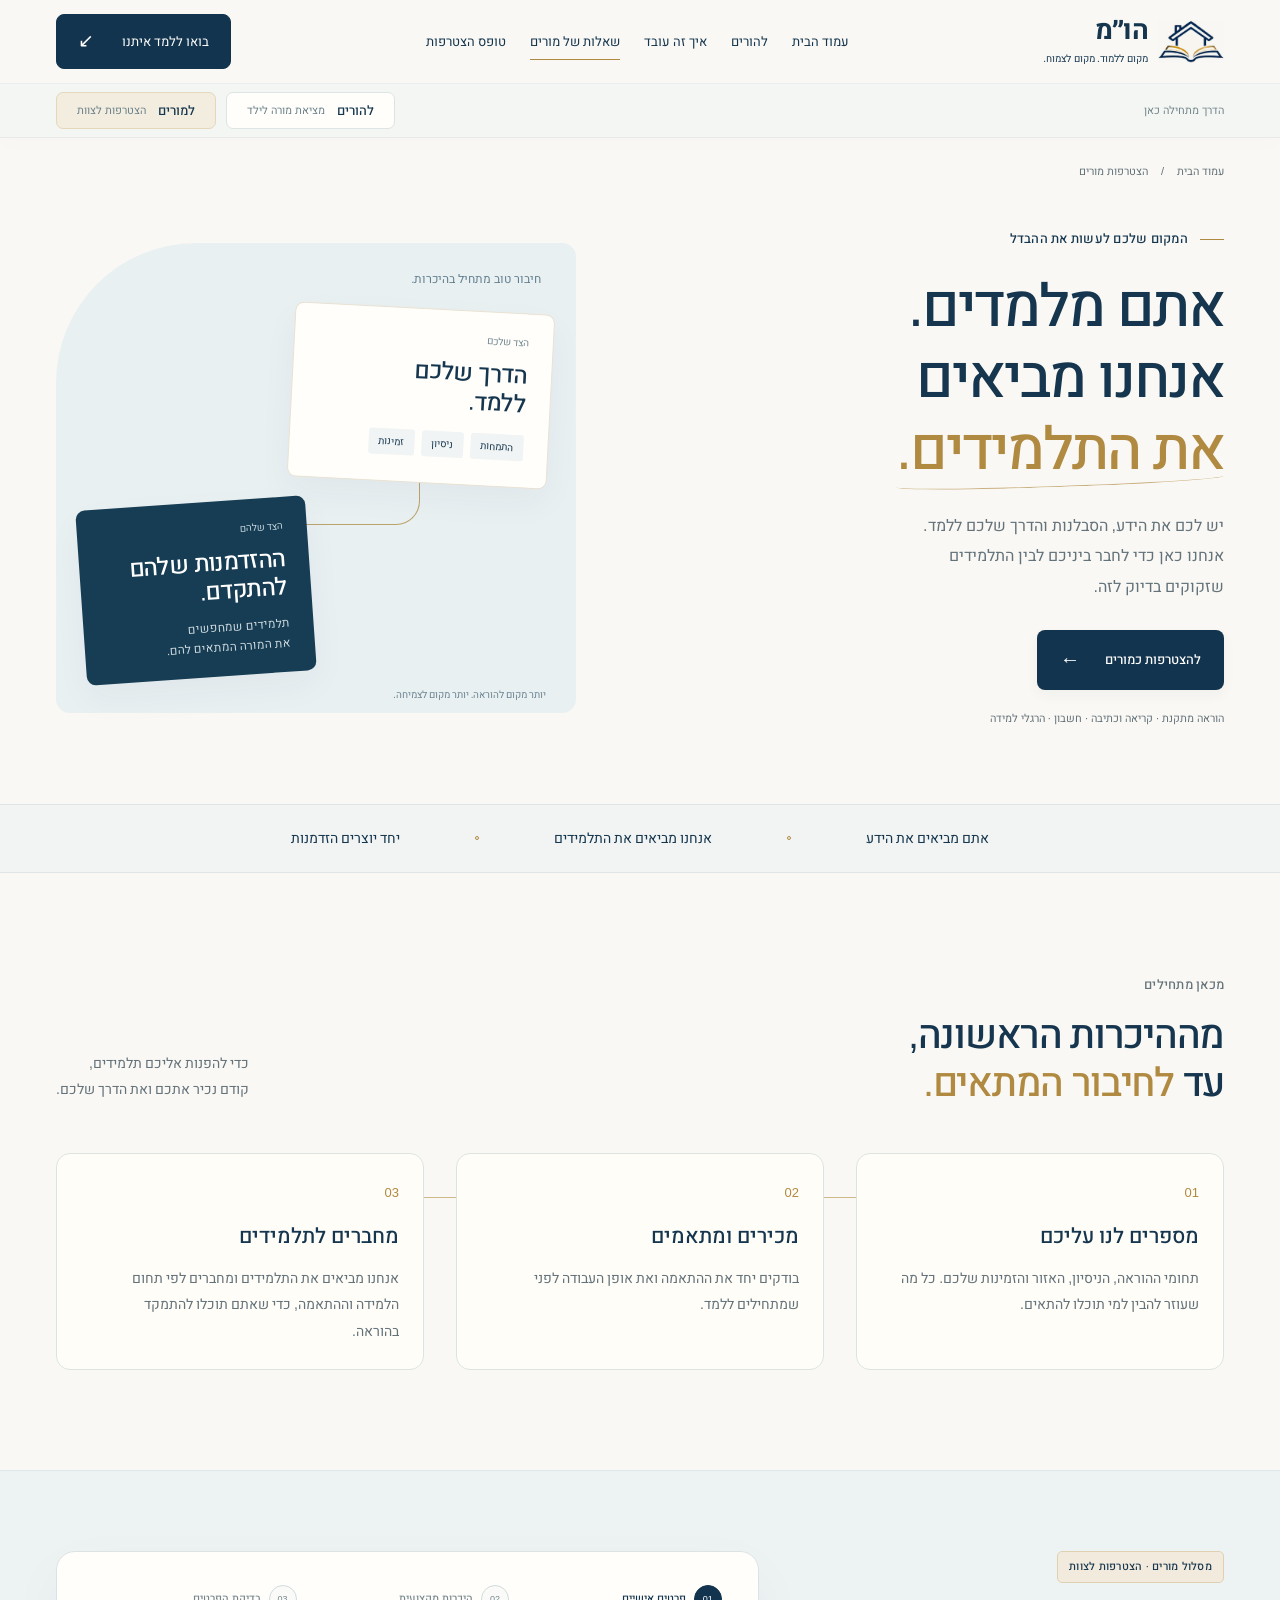
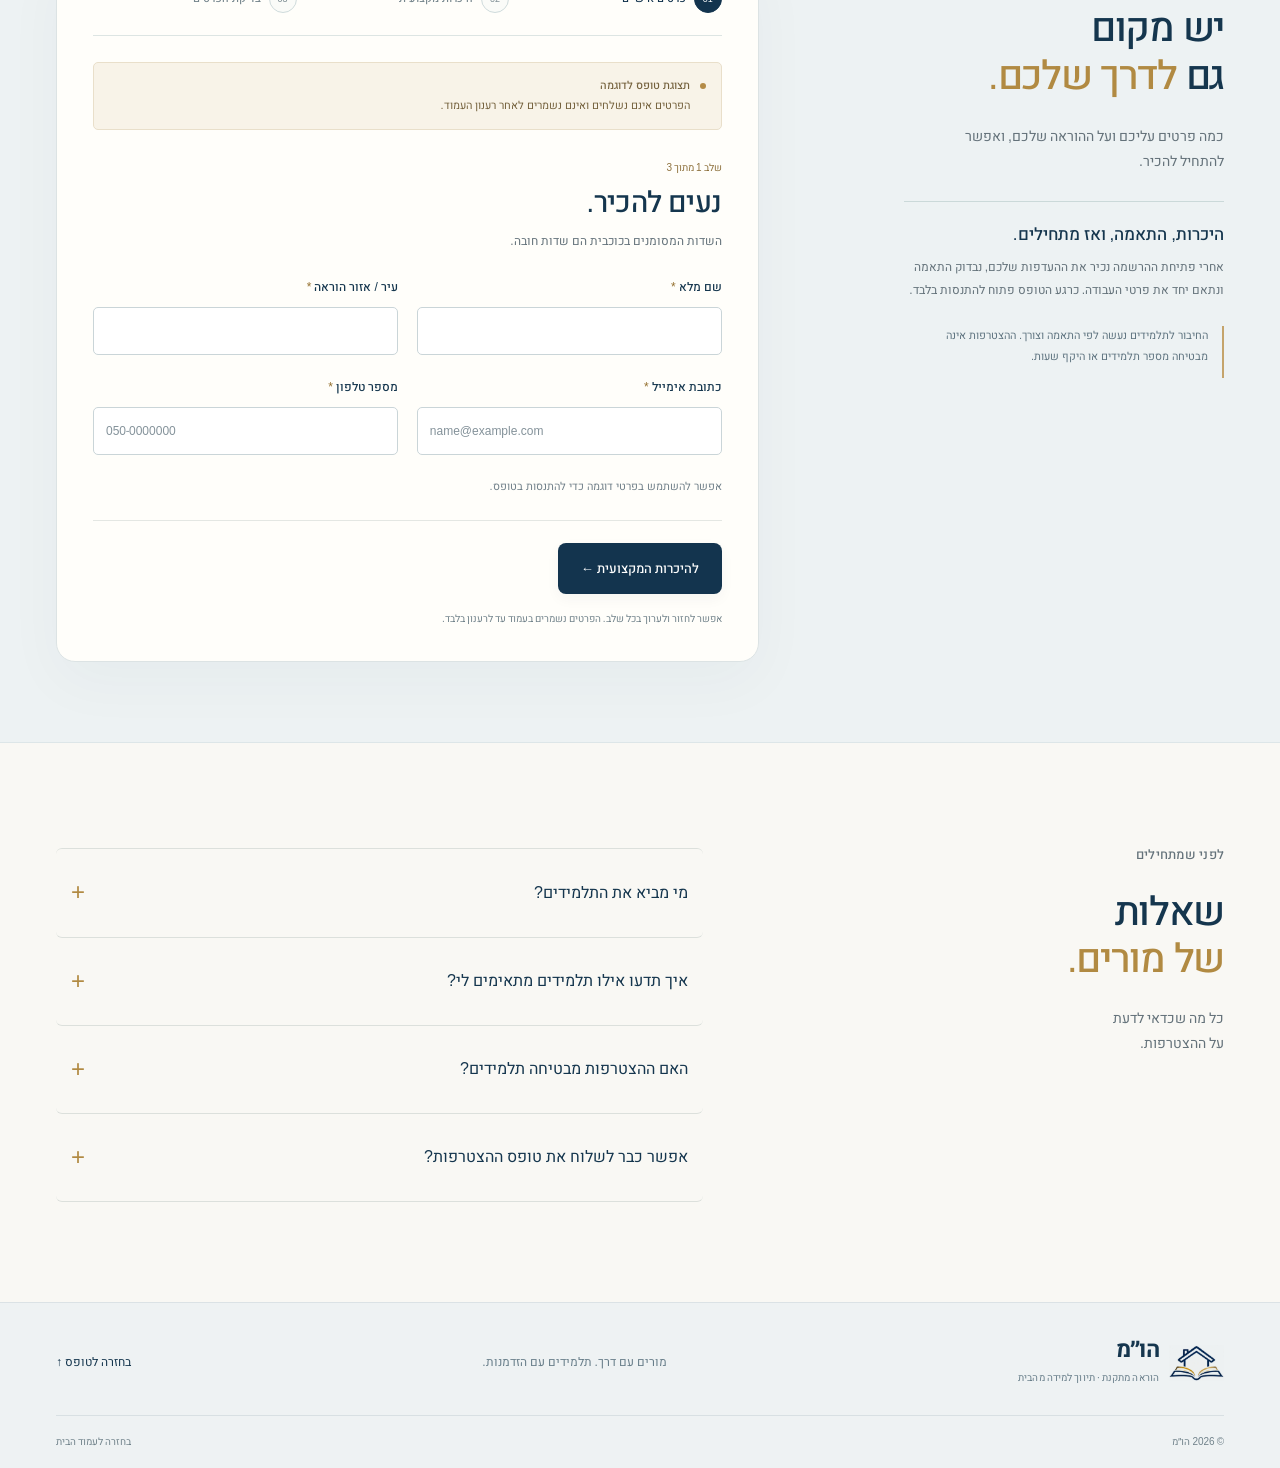
==== teachers.html @ c01edb1f "Add files via upload" ====
<!doctype html>
<html lang="he" dir="rtl">
<head>
  <meta charset="UTF-8">
  <meta name="viewport" content="width=device-width, initial-scale=1">
  <meta name="theme-color" content="#f9f8f4">
  <meta name="description" content="מורים להוראה מתקנת? הצטרפו להו״מ. אתם מתמקדים בהוראה, אנחנו מחברים אתכם לתלמידים. הכירו את הדרך והתחילו בטופס ההצטרפות.">
  <title>הצטרפות מורים | הו״מ</title>
  <link rel="icon" href="assets/logo.svg" type="image/svg+xml">
  <link rel="stylesheet" href="styles.css">
  <link rel="stylesheet" href="upgrade.css?v=2">
  <script src="site.js?v=6" defer></script>
  <link rel="stylesheet" href="experience.css?v=3">
  <script src="experience.js?v=6" defer></script>
  <script src="teachers.js?v=6" defer></script>
  <link rel="stylesheet" href="refined.css?v=6">
  <link rel="stylesheet" href="atmosphere.css?v=7">
  <script src="atmosphere.js?v=7" defer></script>
</head>
<body class="teachers-page">
  <a class="skip-link" href="#main">דלגו לתוכן</a>
  <header class="site-header"><div class="container header-inner">
    <a class="brand" href="index.html" aria-label="הו״מ — לעמוד הבית"><img src="assets/logo.svg" width="66" height="44" alt="סמל הספר והבית של הו״מ"><span class="brand-copy"><strong>הו״מ</strong><small>מקום ללמוד. מקום לצמוח.</small></span></a>
    <button class="menu-toggle" aria-label="פתיחת תפריט" aria-expanded="false" aria-controls="main-nav"><span></span><span></span></button>
    <nav class="main-nav" id="main-nav" aria-label="ניווט ראשי"><a href="index.html">עמוד הבית</a><a href="index.html#parents-registration">להורים</a><a href="#teacher-way">איך זה עובד</a><a href="#teacher-faq">שאלות של מורים</a><a href="#registration">טופס הצטרפות</a></nav>
    <a class="header-cta" href="#registration">בואו ללמד איתנו <span aria-hidden="true">↙</span></a>
  </div><nav class="audience-switch" aria-label="בחירת מסלול"><div class="container"><span class="switch-caption">הדרך מתחילה כאן</span><a href="index.html#parents-registration" class="parent-route"><strong>להורים</strong><span>מציאת מורה לילד</span></a><a href="#registration" class="teacher-route"><strong>למורים</strong><span>הצטרפות לצוות</span></a></div></nav></header>
  <main id="main">
    <div class="container breadcrumb"><a href="index.html">עמוד הבית</a><span aria-hidden="true">/</span><span>הצטרפות מורים</span></div>
    <section class="teacher-hero container" aria-labelledby="teacher-title">
      <div><p class="eyebrow"><span></span> המקום שלכם לעשות את ההבדל</p><h1 id="teacher-title">אתם מלמדים.<br>אנחנו מביאים<br><span class="gold-word">את התלמידים.</span></h1><p class="teacher-lead">יש לכם את הידע, הסבלנות והדרך שלכם ללמד.<br>אנחנו כאן כדי לחבר ביניכם לבין התלמידים<br>שזקוקים בדיוק לזה.</p><a href="#registration" class="button button-primary">להצטרפות כמורים <span aria-hidden="true">←</span></a><p class="small-note">הוראה מתקנת · קריאה וכתיבה · חשבון · הרגלי למידה</p></div>
      <div class="connection-scene" aria-label="מחברים בין הידע שלכם לצרכים של התלמידים">
        <span class="scene-label">חיבור טוב מתחיל בהיכרות.</span>
        <div class="connection-card teacher-card"><span class="card-overline">הצד שלכם</span><h2>הדרך שלכם<br>ללמד.</h2><div class="mini-tags"><span>התמחות</span><span>ניסיון</span><span>זמינות</span></div></div>
        <div class="connection-center"><img src="assets/logo.svg" width="76" height="50" alt="הו״מ"><span>מחברים ביניכם</span></div>
        <div class="connection-card student-card"><span class="card-overline">הצד שלהם</span><h2>ההזדמנות שלהם<br>להתקדם.</h2><p>תלמידים שמחפשים<br>את המורה המתאים להם.</p></div>
        <span class="scene-foot">יותר מקום להוראה. יותר מקום לצמיחה.</span>
      </div>
    </section>
    <div class="values-strip"><div class="container values-inner"><p>אתם מביאים את הידע</p><span aria-hidden="true"></span><p>אנחנו מביאים את התלמידים</p><span aria-hidden="true"></span><p>יחד יוצרים הזדמנות</p></div></div>

    <section class="section container" id="teacher-way" aria-labelledby="teacher-way-title"><div class="section-top"><div><p class="eyebrow">מכאן מתחילים</p><h2 id="teacher-way-title">מההיכרות הראשונה,<br>עד <em>לחיבור המתאים.</em></h2></div><p class="section-intro">כדי להפנות אליכם תלמידים,<br>קודם נכיר אתכם ואת הדרך שלכם.</p></div><div class="teacher-process"><article><span>01</span><h3>מספרים לנו עליכם</h3><p>תחומי ההוראה, הניסיון, האזור והזמינות שלכם. כל מה שעוזר להבין למי תוכלו להתאים.</p></article><article><span>02</span><h3>מכירים ומתאמים</h3><p>בודקים יחד את ההתאמה ואת אופן העבודה לפני שמתחילים ללמד.</p></article><article><span>03</span><h3>מחברים לתלמידים</h3><p>אנחנו מביאים את התלמידים ומחברים לפי תחום הלמידה וההתאמה, כדי שאתם תוכלו להתמקד בהוראה.</p></article></div></section>

    <section class="registration-section" id="registration" aria-labelledby="registration-title"><div class="container registration-layout">
      <aside class="registration-intro"><p class="eyebrow audience-tag">מסלול מורים · הצטרפות לצוות</p><h2 id="registration-title">יש מקום<br> גם <em>לדרך שלכם.</em></h2><p>כמה פרטים עליכם ועל ההוראה שלכם, ואפשר להתחיל להכיר.</p><div class="after-joining"><h3>היכרות, התאמה, ואז מתחילים.</h3><p>אחרי פתיחת ההרשמה נכיר את ההעדפות שלכם, נבדוק התאמה ונתאם יחד את פרטי העבודה. כרגע הטופס פתוח להתנסות בלבד.</p></div><div class="registration-note"><span class="note-line"></span><p>החיבור לתלמידים נעשה לפי התאמה וצורך. ההצטרפות אינה מבטיחה מספר תלמידים או היקף שעות.</p></div></aside>
      <div class="form-card"><ol class="form-progress compact-progress teacher-progress" aria-label="שלבי הטופס"><li data-progress="0" aria-current="step"><span>01</span><div><strong>פרטים אישיים</strong></div></li><li data-progress="1"><span>02</span><div><strong>היכרות מקצועית</strong></div></li><li data-progress="2"><span>03</span><div><strong>בדיקת הפרטים</strong></div></li></ol>
        <div class="demo-notice"><span class="demo-dot" aria-hidden="true"></span><p><strong>תצוגת טופס לדוגמה</strong><br>הפרטים אינם נשלחים ואינם נשמרים לאחר רענון העמוד.</p></div>
        <noscript><p class="form-error">כדי להתנסות בטופס, יש להפעיל JavaScript בדפדפן. ההרשמה עדיין אינה פעילה.</p></noscript>
        <form id="teacher-form" novalidate>
          <fieldset class="registration-fields" id="demo-fields" disabled>
            <legend class="sr-only">הדגמת טופס הצטרפות מורים</legend>
            <section class="form-step" data-step="0" aria-labelledby="step-title-0">
              <div class="form-section-head"><span class="step-counter">שלב 1 מתוך 3</span><h3 id="step-title-0" tabindex="-1">נעים להכיר.</h3><p>השדות המסומנים בכוכבית הם שדות חובה.</p></div>
              <div class="field-grid">
                <div class="field"><label for="teacher-name">שם מלא <span>*</span></label><input id="teacher-name" type="text" autocomplete="name" maxlength="80" required aria-describedby="error-name"><span class="field-error" id="error-name"></span></div>
                <div class="field"><label for="teacher-city">עיר / אזור הוראה <span>*</span></label><input id="teacher-city" type="text" autocomplete="address-level2" maxlength="80" required aria-describedby="error-city"><span class="field-error" id="error-city"></span></div>
                <div class="field"><label for="teacher-email">כתובת אימייל <span>*</span></label><input id="teacher-email" type="email" dir="ltr" autocomplete="email" maxlength="120" placeholder="name@example.com" required aria-describedby="error-email"><span class="field-error" id="error-email"></span></div>
                <div class="field"><label for="teacher-phone">מספר טלפון <span>*</span></label><input id="teacher-phone" type="tel" dir="ltr" autocomplete="tel" maxlength="25" placeholder="050-0000000" required aria-describedby="error-phone"><span class="field-error" id="error-phone"></span></div>
              </div>
              <p class="input-hint">אפשר להשתמש בפרטי דוגמה כדי להתנסות בטופס.</p>
            </section>
            <section class="form-step" data-step="1" aria-labelledby="step-title-1" hidden>
              <div class="form-section-head"><span class="step-counter">שלב 2 מתוך 3</span><h3 id="step-title-1" tabindex="-1">קצת על ההוראה שלכם.</h3><p>כדי להכיר את תחומי החוזק ואת ההעדפות שלכם.</p></div>
              <fieldset class="choice-group" id="specialties" aria-describedby="error-specialties"><legend>באילו תחומים אתם מלמדים? <span>*</span></legend><p class="input-hint">ניתן לבחור יותר מתחום אחד.</p><div class="choice-options"><label><input type="checkbox" value="הוראה מתקנת"><span>הוראה מתקנת</span></label><label><input type="checkbox" value="קריאה והבנת הנקרא"><span>קריאה והבנת הנקרא</span></label><label><input type="checkbox" value="כתיבה והבעה"><span>כתיבה והבעה</span></label><label><input type="checkbox" value="חשבון"><span>חשבון</span></label><label><input type="checkbox" value="הרגלי למידה"><span>הרגלי למידה</span></label></div><span class="field-error" id="error-specialties"></span></fieldset>
              <div class="field-grid"><div class="field"><label for="teacher-experience">ניסיון בהוראה <span>*</span></label><select id="teacher-experience" required aria-describedby="error-experience"><option value="">בחירת ניסיון</option><option>בתחילת הדרך</option><option>עד שנתיים</option><option>3–5 שנים</option><option>6–10 שנים</option><option>מעל 10 שנים</option></select><span class="field-error" id="error-experience"></span></div><div class="field"><label for="teacher-format">איך תרצו ללמד? <span>*</span></label><select id="teacher-format" required aria-describedby="error-format"><option value="">בחירת אופן הוראה</option><option>מפגשים פרונטליים</option><option>מפגשים מקוונים</option><option>פרונטלי ומקוון</option></select><span class="field-error" id="error-format"></span></div></div>
              <div class="field"><label for="teacher-availability">זמינות כללית <span class="optional">רשות</span></label><input id="teacher-availability" maxlength="150" placeholder="למשל: ראשון ושלישי בשעות אחר הצהריים"></div>
              <div class="field"><label for="teacher-about">הכשרה וקצת על הדרך שלכם <span class="optional">רשות</span></label><textarea id="teacher-about" rows="3" maxlength="600" placeholder="מה למדתם, עם אילו גילאים אתם עובדים ומה חשוב לכם בהוראה?"></textarea><span class="input-hint">עד 600 תווים.</span></div>
            </section>
            <section class="form-step" data-step="2" aria-labelledby="step-title-2" hidden><div class="form-section-head"><span class="step-counter">שלב 3 מתוך 3</span><h3 id="step-title-2" tabindex="-1">הכול נראה נכון?</h3><p>זו התצוגה המקדימה של הפרטים שמילאתם.</p></div><dl id="application-review" class="application-review"></dl><p class="review-notice">זהו שלב הדגמה בלבד. לחיצה על סיום לא תשלח בקשה ולא תיצור הרשמה.</p></section>
            <div id="form-errors" class="form-error" role="alert" hidden></div>
            <div class="form-actions"><button type="button" class="button button-primary" id="form-next">להיכרות המקצועית <span aria-hidden="true">←</span></button><button type="button" class="text-button" id="form-back" hidden>→ חזרה</button><button type="button" class="button button-primary" id="form-finish" hidden>סיום התצוגה המקדימה</button><button type="button" class="text-button" id="form-edit-personal" hidden>עריכת הפרטים האישיים</button></div>
          <p class="form-help">אפשר לחזור ולערוך בכל שלב. הפרטים נשמרים בעמוד עד לרענון בלבד.</p></fieldset>
        </form>
        <section class="demo-complete" id="demo-complete" hidden aria-labelledby="complete-title"><span class="completion-mark" aria-hidden="true">✓</span><h3 id="complete-title" tabindex="-1">הגעתם לסוף ההדגמה.</h3><p>הפרטים לא נשלחו ולא נוצרה הרשמה.<br>כשייפתח הרישום, יהיה אפשר לשלוח בקשת הצטרפות מכאן.</p><button class="button button-primary" type="button" id="edit-demo">חזרה לעריכת הפרטים</button><button class="text-button" type="button" id="reset-demo">ניקוי הפרטים והתחלה מחדש</button></section>
      </div>
    </div></section>
    <section class="faq section container" id="teacher-faq" aria-labelledby="teacher-faq-title"><div class="section-heading"><p class="eyebrow">לפני שמתחילים</p><h2 id="teacher-faq-title">שאלות<br> <em>של מורים.</em></h2><p class="faq-intro">כל מה שכדאי לדעת<br>על ההצטרפות.</p></div><div class="faq-list"><details><summary>מי מביא את התלמידים?<span aria-hidden="true">+</span></summary><p>אנחנו מביאים את התלמידים ומחברים בינם לבין המורים לפי תחומי הלמידה וההתאמה. התפקיד שלכם הוא להביא את הידע ואת הדרך המקצועית שלכם.</p></details><details><summary>איך תדעו אילו תלמידים מתאימים לי?<span aria-hidden="true">+</span></summary><p>ההיכרות עם תחומי ההוראה, הניסיון, האזור והזמינות שלכם היא הבסיס לבדיקת התאמה. את פרטי העבודה מתאמים לפני שמתחילים.</p></details><details><summary>האם ההצטרפות מבטיחה תלמידים?<span aria-hidden="true">+</span></summary><p>אין התחייבות למספר תלמידים או להיקף שעות. החיבור נעשה לפי הצורך וההתאמה בין המורה לתלמיד.</p></details><details><summary>אפשר כבר לשלוח את טופס ההצטרפות?<span aria-hidden="true">+</span></summary><p>כרגע הטופס הוא הדגמה שאפשר להתנסות בה. הפרטים אינם נשלחים ואינם נשמרים לאחר רענון. ההרשמה הפעילה תחובר בהמשך.</p></details></div></section>
  </main>
  <footer class="site-footer"><div class="container footer-inner"><a class="brand footer-brand" href="index.html"><img src="assets/logo.svg" width="55" height="36" alt=""><span><strong>הו״מ</strong><small>הוראה מתקנת · תיווך למידה מהבית</small></span></a><p>מורים עם דרך. תלמידים עם הזדמנות.</p><a class="back-top" href="#registration">בחזרה לטופס ↑</a></div><div class="container footer-bottom"><span>© <span id="year">2026</span> הו״מ</span><a href="index.html">בחזרה לעמוד הבית</a></div></footer>
</body>
</html>
---- styles.css ----
@font-face{font-family:Heebo;src:url('assets/heebo-hebrew.woff2') format('woff2');font-weight:100 900;font-display:swap}
:root{--navy:#13344e;--ink:#15364e;--muted:#64727a;--gold:#b18a42;--cream:#f9f8f4;--blue:#eaf1f4;--line:#dedfd8;--white:#fff;--font:Heebo,Arial,sans-serif}
*{box-sizing:border-box}html{scroll-behavior:smooth;scroll-padding-top:110px}body{margin:0;color:var(--ink);background:var(--cream);font-family:var(--font);font-size:16px;line-height:1.8;-webkit-font-smoothing:antialiased}a{color:inherit;text-decoration:none}button{font:inherit}button,a{-webkit-tap-highlight-color:transparent}button{cursor:pointer}img{display:block;max-width:100%}button:focus-visible,a:focus-visible,summary:focus-visible,[tabindex]:focus-visible{outline:3px solid var(--gold);outline-offset:6px}h1,h2,h3,p{margin:0}h1,h2,h3{line-height:1.2}h2{font-size:clamp(34px,3.1vw,46px);font-weight:500;letter-spacing:-1.3px}h2 em{font-style:normal;color:var(--gold)}.container{max-width:1240px;width:calc(100% - 112px);margin-inline:auto}.section{padding-block:100px}.eyebrow{font-size:13px;font-weight:500;letter-spacing:.25px;margin-bottom:22px}.eyebrow>span{display:inline-block;width:24px;height:1px;vertical-align:middle;background:var(--gold);margin-left:9px}.skip-link{position:fixed;top:-70px;right:20px;background:var(--navy);color:white;padding:12px 24px;z-index:100}.skip-link:focus{top:8px}.site-header{position:sticky;top:0;z-index:30;background:#f9f8f4f5;border-bottom:1px solid #16334b12;backdrop-filter:blur(14px)}.header-inner{height:98px;display:flex;align-items:center;justify-content:space-between;gap:24px}.brand{display:flex;align-items:center;gap:10px;flex-shrink:0}.brand img{mix-blend-mode:multiply;object-fit:contain}.brand-copy{display:flex;flex-direction:column;line-height:1.45}.brand strong{display:block;font-size:27px;line-height:1.1;letter-spacing:-.7px}.brand small{display:block;font-size:10px;margin-top:6px;letter-spacing:.1px}.main-nav{display:flex;gap:30px;align-items:center;font-size:13px}.main-nav a{position:relative;padding:8px 0}.main-nav a::after{content:'';position:absolute;bottom:1px;right:0;width:0;height:1px;background:var(--gold);transition:width .2s}.main-nav a:hover::after,.main-nav a[aria-current]::after{width:100%}.header-cta{border:1px solid #b9c3c9;border-radius:5px;padding:9px 21px;font-size:13px;display:flex;gap:28px;align-items:center;transition:background .2s}.header-cta:hover{background:var(--blue)}.header-cta span{font-size:19px}.menu-toggle{display:none}.hero{display:grid;grid-template-columns:1.05fr 1fr;gap:70px;align-items:center;padding-top:66px;padding-bottom:83px;min-height:710px}.hero-copy{padding-bottom:8px}.hero h1{font-size:clamp(49px,4.95vw,72px);font-weight:500;letter-spacing:-2.4px;line-height:1.2}.gold-word{color:var(--gold);position:relative;display:inline-block}.gold-word::after{content:'';position:absolute;width:100%;height:10px;border-bottom:1.5px solid var(--gold);border-radius:50%;bottom:-1px;right:0;transform:rotate(-2deg);opacity:.65}.hero-description{margin-top:25px;color:var(--muted);line-height:1.95;font-size:16px}.hero-actions{display:flex;align-items:center;gap:25px;margin-top:31px;flex-wrap:wrap}.button{display:inline-flex;align-items:center;justify-content:center;gap:25px;border-radius:5px;min-height:51px;padding:12px 23px;font-size:13px;font-weight:500;transition:background .2s,transform .2s,box-shadow .2s}.button-primary{background:var(--navy);color:white;box-shadow:0 5px 14px #15364e0b}.button-primary:hover{background:#244b66;transform:translateY(-2px);box-shadow:0 9px 18px #15364e13}.button span,.text-link span{font-size:20px;font-weight:400}.text-link{font-size:13px;display:inline-flex;align-items:center;gap:15px;padding-block:7px}.text-link:hover{color:var(--gold)}.hero-note{font-size:11px;color:#7d8588;margin-top:27px;display:flex;gap:10px;align-items:center}.little-line{display:inline-block;width:18px;height:1px;background:var(--gold)}.hero-visual{position:relative;max-width:490px;margin:0 0 0 15px;padding-bottom:20px}.hero-image{width:100%;height:510px;object-fit:cover;border-radius:180px 12px 12px 12px;object-position:center 56%;position:relative}.photo-outline{position:absolute;inset:-13px 14px 35px -14px;border:1px solid #c4a875;border-radius:180px 12px 12px 12px;opacity:.6}.photo-caption{position:absolute;bottom:61px;right:-34px;background:#fffcf5f5;border:1px solid #e8e3d7;padding:19px 25px;display:flex;align-items:center;gap:15px;box-shadow:0 10px 28px #2138490b;border-radius:5px;font-size:15px;line-height:1.7}.photo-caption strong{font-weight:500}.caption-rule{height:46px;width:2px;background:var(--gold)}.photo-label{position:absolute;bottom:-7px;left:0;font-size:10px;color:#7d8588;letter-spacing:.2px}.values-strip{border-block:1px solid #dfe5e6;background:#eaf1f180}.values-inner{display:flex;align-items:center;justify-content:center;gap:75px;padding-block:21px}.values-inner p{font-size:14px;font-weight:400}.values-inner>span{height:4px;width:4px;border:1px solid var(--gold);border-radius:50%}.about{display:grid;grid-template-columns:1fr 1.35fr;gap:100px}.about .eyebrow{color:var(--muted)}.about-copy{padding-top:4px;max-width:610px}.about-copy .large-copy{font-size:23px;line-height:1.65;letter-spacing:-.3px;margin-bottom:22px}.about-copy>p:not(.large-copy){font-size:15px;color:var(--muted);line-height:1.95}.about-copy .text-link{margin-top:20px}.learning{background:#f0f4f5;border-top:1px solid #e6ebeb}.section-top{display:flex;justify-content:space-between;align-items:end;gap:35px;margin-bottom:43px}.section-top .eyebrow{margin-bottom:16px;color:var(--muted)}.section-intro{font-size:14px;line-height:1.9;color:var(--muted);padding-bottom:4px}.learning-tabs{display:flex;border-bottom:1px solid #ccd8dc;gap:37px;margin-bottom:33px}.learning-tabs button{background:none;border:0;color:#687b84;font-size:14px;padding:12px 0 18px;position:relative;transition:color .2s;white-space:nowrap}.learning-tabs button[aria-selected=true]{color:var(--navy);font-weight:500}.learning-tabs button::after{content:'';position:absolute;bottom:-1px;right:0;left:0;height:2px;background:var(--gold);transform:scaleX(0);transition:transform .2s}.learning-tabs button[aria-selected=true]::after{transform:scaleX(1)}.learning-panel{display:grid;grid-template-columns:1fr 1fr;gap:80px;align-items:center;padding:28px 24px 10px}.learning-content{max-width:430px}.topic-number{display:block;font-size:11px;color:var(--gold);margin-bottom:20px}.learning-content h3{font-size:38px;font-weight:500;letter-spacing:-.8px;white-space:pre-line}.learning-content>p{font-size:14px;color:var(--muted);margin-top:19px;line-height:1.95;max-width:410px}.topic-points{padding:0;list-style:none;display:flex;flex-wrap:wrap;gap:10px 18px;font-size:11px;margin:25px 0}.topic-points li{display:flex;align-items:center;gap:7px}.topic-points li::before{content:'';width:4px;height:4px;border-radius:50%;background:var(--gold)}.learning-art{height:340px;position:relative;isolation:isolate;max-width:450px;width:100%;margin:auto;background:radial-gradient(ellipse,#d9e5e5 0%,#e9eff000 67%)}.art-top{position:absolute;left:24px;top:0;font-size:10px;color:#819297}.paper{position:absolute;width:240px;height:260px;top:30px;left:calc(50% - 120px);border-radius:3px}.paper-back{background:#c0d0d9;transform:rotate(-12deg);box-shadow:0 12px 30px #24405212}.paper-front{background:#fdfbf5;transform:rotate(6deg);box-shadow:0 18px 40px #24405216;padding:30px 25px}.paper-label{font-size:9px;color:#9ca29e;border-bottom:1px solid #e4e3db;padding-bottom:15px}.letter-word{font-family:Georgia,'Times New Roman',serif;font-size:54px;text-align:center;padding-top:18px;color:var(--navy);white-space:nowrap}.paper-lines{display:flex;flex-direction:column;gap:15px;margin-top:15px}.paper-lines i{height:1px;background:#dce1de;width:100%}.paper-lines i:last-child{width:70%}.paper-circle{position:absolute;border:1px solid #c3a367;border-radius:50%;width:28px;height:28px;bottom:23px;left:23px}.pencil{position:absolute;left:70px;top:145px;width:8px;height:175px;background:linear-gradient(90deg,#b78b43 0 35%,#d5af68 35% 70%,#b0884c 70%);transform:rotate(-32deg);border-radius:3px 3px 0 0;box-shadow:5px 4px 8px #24405216}.pencil::after{content:'';position:absolute;bottom:-16px;width:8px;height:17px;background:linear-gradient(#dcc9a9 65%,#15364e 65%);clip-path:polygon(0 0,100% 0,50% 100%)}.art-bottom{position:absolute;bottom:0;right:55px;font-size:11px;color:#788d93}.steps{display:grid;grid-template-columns:repeat(4,1fr);gap:32px;margin-top:57px}.step{position:relative;padding-top:25px;border-top:1px solid #d6dcd9}.step::before{content:'';position:absolute;right:0;top:-4px;width:7px;height:7px;background:var(--gold);border-radius:50%}.step-number{color:var(--gold);font-size:12px}.step h3{font-size:20px;font-weight:500;margin:23px 0 14px}.step p{font-size:14px;line-height:1.9;color:var(--muted);max-width:235px}.belief{background:#e8eff2;padding:60px 0;overflow:hidden;position:relative}.belief::before,.belief::after{content:'';position:absolute;width:390px;height:390px;border:1px solid #c5d4da;border-radius:50%;left:-270px;top:-50px}.belief::after{left:auto;right:-265px;top:15px;border-color:#c6b38d66}.belief-inner{text-align:center;position:relative}.belief-inner img{margin:0 auto 25px;mix-blend-mode:multiply}.belief-inner>p{font-size:clamp(28px,3.3vw,44px);font-weight:400;line-height:1.55;letter-spacing:-.6px}.belief-inner>p span{color:#a47f3a}.belief-signature{font-size:12px;display:block;margin-top:23px;color:#697e88}.faq{display:grid;grid-template-columns:1fr 1.5fr;gap:90px}.faq-intro{font-size:14px;color:var(--muted);margin-top:22px}.faq .eyebrow{color:var(--muted)}.faq-list{padding-top:5px}.faq-list details{border-bottom:1px solid #dce0dc}.faq-list details:first-child{border-top:1px solid #dce0dc}.faq-list summary{display:flex;justify-content:space-between;align-items:center;gap:20px;list-style:none;cursor:pointer;padding:22px 0;font-size:16px}.faq-list summary::-webkit-details-marker{display:none}.faq-list summary>span{font-size:24px;font-weight:300;color:var(--gold);transition:transform .2s}.faq-list details[open] summary>span{transform:rotate(45deg)}.faq-list details>p{font-size:14px;color:var(--muted);line-height:1.9;padding:0 0 25px 35px}.closing{border-top:1px solid var(--line);padding-block:45px 70px;display:flex;align-items:center;justify-content:space-between;gap:25px}.closing .eyebrow{margin-bottom:13px;color:var(--muted)}.closing h2{font-size:35px}.site-footer{border-top:1px solid #dbe2e5;background:#eef2f3;padding-top:35px}.footer-inner{display:flex;justify-content:space-between;align-items:center;gap:25px}.footer-brand strong{font-size:23px}.footer-brand small{font-size:10px;color:#687e8a}.footer-inner>p{font-size:12px;color:#687e8a}.back-top{font-size:12px}.footer-bottom{border-top:1px solid #d8e0e3;margin-top:28px;padding-block:17px;display:flex;justify-content:space-between;font-size:10px;color:#71838b}.panel-change{animation:panel-in .32s ease-out}@keyframes panel-in{from{opacity:.45;transform:translateY(6px)}to{opacity:1;transform:translateY(0)}}
@media(min-width:1500px){.hero{padding-block:80px 100px;gap:95px}.hero-image{height:550px}.hero{min-height:760px}}
@media(max-width:1100px){.container{width:calc(100% - 64px)}.main-nav{gap:18px}.hero{gap:40px}.hero h1{font-size:57px}.hero-image{height:490px}.hero-actions{gap:14px}.hero-actions .text-link{font-size:12px}.button{padding-inline:18px}.hero-description{font-size:15px}.about{gap:55px}.learning-panel{gap:40px;padding-inline:0}.steps{gap:24px}.faq{gap:50px}}
@media(max-width:850px){.header-inner{height:80px}.header-cta{display:none}.hero{gap:35px;padding-top:50px;min-height:auto}.hero h1{font-size:48px;letter-spacing:-1.7px}.hero .eyebrow{font-size:11px}.hero-image{height:450px;border-top-left-radius:145px}.photo-outline{border-top-left-radius:145px}.photo-caption{right:-15px;padding:15px;font-size:12px}.hero-description{font-size:14px}.hero-actions{margin-top:23px}.hero-note{font-size:10px}.values-inner{gap:35px}.values-inner p{font-size:12px}.section{padding-block:75px}.about{gap:35px;grid-template-columns:1fr 1.2fr}.about-copy .large-copy{font-size:20px}.learning-panel{gap:25px}.learning-content h3{font-size:32px}.learning-art{transform:scale(.88);transform-origin:center}.learning-tabs{gap:25px}.learning-tabs button{font-size:13px}.steps{grid-template-columns:repeat(2,1fr);gap:35px}.step p{max-width:100%}.faq{grid-template-columns:1fr 1.5fr;gap:35px}.footer-inner>p{display:none}}
@media(max-width:620px){html{scroll-padding-top:90px}.container{width:calc(100% - 40px)}.header-inner{height:75px}.brand img{width:53px;height:37px}.brand strong{font-size:25px}.brand small{font-size:9px}.menu-toggle{display:flex;flex-direction:column;justify-content:center;gap:6px;width:44px;height:44px;border:1px solid #d2dcde;border-radius:4px;background:transparent;padding:11px}.menu-toggle span{height:1px;width:20px;background:var(--navy);transition:transform .2s}.menu-toggle[aria-expanded=true] span:first-child{transform:translateY(3.5px) rotate(45deg)}.menu-toggle[aria-expanded=true] span:last-child{transform:translateY(-3.5px) rotate(-45deg)}.main-nav{display:none;position:absolute;top:74px;right:0;left:0;background:var(--cream);border-bottom:1px solid #dbe2e2;padding:18px 25px 25px;box-shadow:0 18px 22px #18364c0b}.main-nav.is-open{display:flex;flex-direction:column;align-items:stretch;gap:4px}.main-nav a{padding:9px 0}.main-nav a::after{display:none}.hero{grid-template-columns:1fr;gap:40px;padding-top:39px;padding-bottom:51px}.hero-copy{padding:0}.hero .eyebrow{font-size:11px;margin-bottom:20px}.hero h1{font-size:clamp(44px,11.8vw,66px);letter-spacing:-1.5px;line-height:1.19}.hero-description{font-size:14px;margin-top:24px;line-height:1.95}.hero-actions{gap:17px;margin-top:25px}.hero-actions .button{font-size:12px;gap:15px;padding-inline:16px;min-height:49px}.hero-actions .text-link{font-size:11px;gap:7px}.hero-note{font-size:10px;margin-top:19px}.hero-visual{margin:0 6px 0 9px;max-width:none}.hero-image{height:370px;border-top-left-radius:140px;object-position:center 59%}.photo-outline{inset:-9px 12px 32px -10px;border-top-left-radius:140px}.photo-caption{right:-6px;bottom:48px;font-size:14px;padding:16px 22px}.photo-label{font-size:9px;bottom:-2px}.values-inner{gap:15px;justify-content:space-between;padding-block:19px}.values-inner p{font-size:10px}.values-inner>span{flex-shrink:0;width:3px;height:3px}.section{padding-block:59px}h2{font-size:34px;letter-spacing:-1px}.eyebrow{margin-bottom:17px;font-size:12px}.about{grid-template-columns:1fr;gap:27px}.about .section-heading h2 br{display:none}.about-copy .large-copy{font-size:20px;margin-bottom:16px}.about-copy>p:not(.large-copy){font-size:14px}.about-copy .text-link{margin-top:14px}.section-top{display:block;margin-bottom:26px}.section-intro{font-size:13px;margin-top:20px}.learning-tabs{gap:0;display:grid;grid-template-columns:1fr 1fr;margin-bottom:30px;border-bottom:0}.learning-tabs button{font-size:12px;border-bottom:1px solid #ccd8dc;padding:14px 8px}.learning-panel{display:flex;flex-direction:column;gap:10px;padding-top:5px;align-items:stretch}.learning-content{max-width:none}.learning-content h3{font-size:33px}.topic-number{margin-bottom:17px}.learning-content>p{font-size:14px}.topic-points{font-size:11px;gap:9px 15px;margin-block:20px}.learning-art{height:315px;transform:scale(.88);margin-top:8px;margin-bottom:-20px}.steps{gap:34px 24px;margin-top:34px}.step{padding-top:20px}.step h3{font-size:18px;margin-top:18px;margin-bottom:12px}.step p{font-size:13px;line-height:1.85}.belief{padding-block:45px}.belief-inner img{width:85px;height:57px;margin-bottom:20px}.belief-inner>p{font-size:28px;letter-spacing:-.4px}.belief-signature{font-size:11px;margin-top:19px}.faq{grid-template-columns:1fr;gap:27px}.faq h2 br{display:none}.faq-intro{font-size:13px;margin-top:16px}.faq-intro br{display:none}.faq-list summary{font-size:14px;padding-block:20px}.faq-list details>p{padding-left:7px;font-size:13px}.closing{flex-direction:column;align-items:flex-start;gap:25px;padding-block:32px 49px}.closing h2{font-size:32px}.closing .button{font-size:12px}.site-footer{padding-top:28px}.footer-inner{gap:15px}.footer-brand small{font-size:8px}.footer-brand img{width:46px;height:32px}.back-top{font-size:10px}.footer-bottom{font-size:9px;margin-top:22px}}
@media(prefers-reduced-motion:reduce){html{scroll-behavior:auto}*,*::before,*::after{animation:none!important;transition:none!important}}
/* The supplied artwork is the visual identity of the site. */
.hero-art-frame{height:510px;position:relative;background:#eef3f3;border-radius:180px 12px 12px 12px;overflow:hidden;display:flex;align-items:center;justify-content:center}
.hero-art-note{position:absolute;top:58px;right:30px;left:30px;text-align:center;font-size:13px;color:#748c97;letter-spacing:.2px}
.hero-image{width:100%;height:auto!important;border-radius:0;object-fit:contain;mix-blend-mode:multiply;margin-top:35px}
@media(min-width:1500px){.hero-art-frame{height:550px}}
@media(max-width:1100px){.hero-art-frame{height:490px}}
@media(max-width:850px){.hero-art-frame{height:450px;border-top-left-radius:145px}.hero-art-note{top:43px;font-size:12px}}
@media(max-width:620px){.hero-art-frame{height:370px;border-top-left-radius:140px}.hero-art-note{top:36px;font-size:11px}.hero-image{max-width:440px;margin-top:12px}}
---- upgrade.css ----
/* Shared refinements and the teacher application experience. */
@view-transition { navigation: auto; }
[hidden]{display:none!important}
:root{--soft-gold:#f2e9d8;--deep:#102e43}
.sr-only{position:absolute;width:1px;height:1px;overflow:hidden;clip:rect(0,0,0,0);white-space:nowrap}
.header-cta{background:var(--navy);color:white;border-color:var(--navy);white-space:nowrap}
.header-cta:hover{background:#28516b}
.main-nav{gap:24px}.main-nav .teacher-nav{color:#99702d;font-weight:500}
.hero{padding-bottom:65px}.hero-description{max-width:480px}
.audience-routes{display:grid;grid-template-columns:1fr 1fr;gap:22px;margin-block:35px 0}
.route-card{position:relative;display:grid;grid-template-columns:44px 1fr 25px;align-items:center;gap:20px;padding:27px 30px;background:white;border:1px solid #dde4e5;border-radius:10px;transition:transform .2s,box-shadow .2s,border-color .2s}
.route-card:hover{transform:translateY(-3px);box-shadow:0 12px 25px #16364e08;border-color:#adc2ca}
.route-number{font-size:12px;color:var(--gold);border-left:1px solid #e3ded2;padding-block:15px}
.route-card h2{font-size:21px;letter-spacing:-.3px;font-weight:500}.route-card p{font-size:12px;color:var(--muted);margin-top:6px}.route-arrow{font-size:24px;color:#9f7d41}.route-teacher{background:#f4f0e7;border-color:#e6dfd1}
.learning-panel{background:#ffffff8c;border:1px solid #dce4e7;border-radius:12px;padding:35px 40px;gap:45px}.learning-tabs button{min-height:52px}
.teacher-invitation{background:var(--deep);color:#fff;position:relative;overflow:hidden}.teacher-invitation::before{content:'';position:absolute;width:620px;height:620px;border:1px solid #80959e26;border-radius:50%;left:-300px;top:-220px}
.teacher-invitation-inner{display:grid;grid-template-columns:1.15fr 1fr;gap:95px;align-items:center;padding-block:75px;position:relative}.teacher-invitation h2{font-size:46px;line-height:1.3}.teacher-invitation h2 em{color:#dbbc80}.teacher-invitation .eyebrow{color:#b4c7d0}.teacher-invitation p.invitation-copy{color:#bccdd4;font-size:15px;line-height:1.9;margin-top:23px;max-width:430px}.button-gold{background:#ead5aa;color:var(--deep);margin-top:29px}.button-gold:hover{background:#f3e1bd;transform:translateY(-2px)}.invitation-details{display:flex;flex-direction:column;gap:25px}.invitation-detail{border-bottom:1px solid #ffffff20;padding-bottom:25px;display:flex;gap:25px}.invitation-detail:last-child{border:0;padding-bottom:0}.invitation-detail>span{color:#d1af70;font-size:12px;padding-top:3px}.invitation-detail h3{font-size:21px;font-weight:400;margin-bottom:8px}.invitation-detail p{font-size:13px;color:#b3c6cf}
.footer-links{display:flex;gap:25px;font-size:12px;color:var(--muted)}
.breadcrumb{display:flex;align-items:center;gap:13px;padding-top:24px;font-size:11px;color:var(--muted)}.breadcrumb a:hover{color:var(--gold)}
.teacher-hero{display:grid;grid-template-columns:1.1fr 1fr;gap:75px;align-items:center;padding-block:45px 75px}.teacher-hero h1{font-size:clamp(45px,4.6vw,66px);font-weight:500;line-height:1.21;letter-spacing:-2px}.teacher-lead{color:var(--muted);margin-block:25px 28px;line-height:1.9;font-size:16px}.small-note{color:var(--muted);font-size:11px;margin-top:19px}
.connection-scene{height:470px;position:relative;background:#e9f0f2;border-radius:140px 14px 14px 14px;isolation:isolate}.scene-label{position:absolute;top:37px;right:35px;font-size:12px;color:#627f8e}.connection-card{position:absolute;padding:24px 27px;border-radius:9px;box-shadow:0 14px 35px #19394b0b;max-width:70%}.teacher-card{top:85px;right:30px;width:260px;background:#fffefa;border:1px solid #e9e2d3;transform:rotate(3deg)}.card-overline{font-size:10px;color:#748791;display:block;margin-bottom:15px}.connection-card h2{font-size:28px;line-height:1.3;letter-spacing:-.6px}.mini-tags{display:flex;gap:7px;margin-top:20px}.mini-tags span{background:#f1f4f4;font-size:10px;padding:4px 10px;border-radius:3px}.student-card{bottom:50px;left:24px;width:230px;background:#173d54;color:#fff;transform:rotate(-4deg)}.student-card .card-overline{color:#c3d4dc}.student-card p{font-size:12px;color:#cad7dc;line-height:1.7;margin-top:15px}.connection-center{position:absolute;z-index:3;top:205px;left:25px;background:#f8f5ed;border:1px solid #e5dcc9;border-radius:50%;width:112px;height:112px;display:flex;flex-direction:column;align-items:center;justify-content:center;box-shadow:0 8px 25px #1634490c}.connection-center img{mix-blend-mode:multiply}.connection-center span{font-size:9px}.scene-foot{position:absolute;bottom:16px;right:30px;font-size:10px;color:#6a8390}
.teacher-process{display:grid;grid-template-columns:repeat(3,1fr);gap:32px;margin-top:45px;counter-reset:steps}.teacher-process article{border-top:1px solid #d6dcd9;padding-top:24px}.teacher-process article>span{color:var(--gold);font-size:13px}.teacher-process h3{font-size:23px;font-weight:500;margin-top:23px;margin-bottom:16px}.teacher-process p{font-size:14px;color:var(--muted);line-height:1.9;max-width:300px}
.registration-section{background:#edf2f3;border-block:1px solid #dde6e8;padding-block:80px}.registration-layout{display:grid;grid-template-columns:.75fr 1.35fr;gap:75px;align-items:start}.registration-intro>p:not(.eyebrow){color:var(--muted);font-size:14px;margin-top:23px;max-width:285px}.form-progress{padding:0;list-style:none;margin:35px 0 28px}.form-progress li{display:flex;gap:17px;align-items:center;padding-block:14px;position:relative;color:#70828b}.form-progress li>span{width:36px;height:36px;display:grid;place-items:center;border:1px solid #bacbd2;border-radius:50%;font-size:11px;transition:background .2s}.form-progress li strong{font-size:14px;font-weight:500;display:block}.form-progress li small{font-size:11px;display:block}.form-progress li[aria-current]{color:var(--navy)}.form-progress li[aria-current]>span{background:var(--navy);color:white;border-color:var(--navy)}.form-progress li.is-complete>span{background:#dbe5e5;color:var(--navy);border-color:#c2d2d4}.registration-note{display:flex;align-items:flex-start;gap:14px;max-width:290px}.note-line{width:2px;height:52px;background:#c5a46b;flex-shrink:0}.registration-note p{font-size:11px;color:#607581;line-height:1.9}
.form-card{min-width:0;background:#fffefa;border:1px solid #dce3e4;border-radius:12px;padding:33px 36px;box-shadow:0 18px 55px #1a3e5007}.demo-notice{display:flex;align-items:flex-start;gap:10px;padding:13px 15px;border:1px solid #e9dfca;background:#f8f3e8;border-radius:5px;margin-bottom:29px;font-size:11px;color:#75623e;line-height:1.8}.demo-notice strong{font-weight:500}.demo-dot{height:6px;width:6px;background:#b48b47;border-radius:50%;margin-top:7px;flex-shrink:0}.registration-fields{border:0;padding:0;margin:0;min-width:0}.form-section-head{margin-bottom:25px}.step-counter{font-size:10px;color:#8e713d;display:block;margin-bottom:9px}.form-section-head h3,.demo-complete h3{font-size:29px;font-weight:500;letter-spacing:-.6px;margin-bottom:10px}.form-section-head>p{font-size:12px;color:var(--muted)}.field-grid{display:grid;grid-template-columns:1fr 1fr;gap:4px 19px}.field{display:flex;flex-direction:column;margin-bottom:18px;min-width:0}.field label,.choice-group legend{font-size:12px;font-weight:500;margin-bottom:8px}.field label>span:not(.optional),.choice-group legend>span{color:#94702e}.field .optional{font-size:10px;font-weight:400;color:var(--muted);margin-right:5px}.field input,.field select,.field textarea{font:inherit;font-size:14px;min-height:48px;max-width:100%;width:100%;border:1px solid #cad5d8;border-radius:5px;background:#fff;color:var(--ink);padding:10px 12px;transition:border-color .15s,box-shadow .15s}.field input::placeholder,.field textarea::placeholder{color:#84929a;font-size:12px}.field textarea{resize:vertical;min-height:100px;line-height:1.7}.field input:focus,.field select:focus,.field textarea:focus{outline:0;border-color:#577f94;box-shadow:0 0 0 3px #c6dce84d}.field [aria-invalid=true]{border-color:#af4b40}.field-error{display:block;color:#a53d33;font-size:11px;margin-top:5px;line-height:1.5}.field-error:empty{display:none}.input-hint{font-size:11px;color:#72818a;margin-block:4px 13px}.choice-group{border:0;padding:0;margin:0 0 24px;min-width:0}.choice-group legend{padding:0;margin-bottom:0}.choice-options{display:flex;flex-wrap:wrap;gap:9px}.choice-options label{display:flex;align-items:center;gap:7px;border:1px solid #d4dddf;border-radius:5px;padding:9px 12px;background:#fff;cursor:pointer;font-size:11px;min-height:42px;transition:background .15s,border-color .15s}.choice-options input{accent-color:var(--navy);width:15px;height:15px;margin:0}.choice-options label:has(input:checked){background:#eaf1f4;border-color:#7194a5}.choice-options label:has(input:focus-visible){outline:2px solid var(--gold);outline-offset:2px}.form-actions{border-top:1px solid #e4e7e3;padding-top:22px;display:flex;align-items:center;gap:20px;margin-top:24px}.form-actions .button{border:0;font-family:inherit}.text-button{background:none;border:0;font:inherit;font-size:12px;color:var(--navy);padding:12px 0;cursor:pointer}.text-button:hover{color:var(--gold)}.form-error{font-size:12px;color:#a53d33;margin-top:15px}.application-review{margin:0}.application-review>div{display:grid;grid-template-columns:110px 1fr;gap:20px;padding:13px 0;border-bottom:1px solid #e3e7e5;font-size:13px}.application-review dt{font-size:11px;color:var(--muted)}.application-review dd{margin:0;overflow-wrap:anywhere;white-space:pre-wrap}.review-notice{font-size:12px;padding:16px;background:#f1f5f5;border-radius:5px;margin-top:25px;color:#5d737f}.demo-complete{padding-block:20px;text-align:center}.completion-mark{margin:0 auto 23px;display:grid;place-items:center;border:1px solid #bfd1d4;border-radius:50%;background:#e9f1f0;color:#365c62;width:62px;height:62px;font-size:25px}.demo-complete p{font-size:14px;color:var(--muted);line-height:1.9}.demo-complete .button{border:0;margin:27px auto 0}.demo-complete .text-button{display:block;margin:8px auto 0}.registration-fields:disabled{opacity:.5}.teacher-hero .button{margin-top:0}
@media(max-width:1100px){.teacher-hero{gap:40px}.teacher-hero h1{font-size:54px}.registration-layout{gap:40px;grid-template-columns:.7fr 1.4fr}.teacher-invitation-inner{gap:60px}.main-nav{gap:16px}.teacher-invitation h2{font-size:41px}}
@media(max-width:850px){.route-card{padding:22px 20px;gap:12px;grid-template-columns:30px 1fr 20px}.route-card h2{font-size:18px}.route-card p{font-size:11px}.teacher-hero h1{font-size:46px}.teacher-hero{gap:25px}.connection-scene{height:430px}.connection-card{padding:20px}.connection-card h2{font-size:23px}.teacher-card{right:20px}.student-card{left:15px;bottom:45px}.connection-center{left:8px;top:190px;width:95px;height:95px}.connection-center img{width:63px}.teacher-lead{font-size:14px}.teacher-lead br{display:none}.registration-layout{gap:30px;grid-template-columns:.6fr 1.4fr}.form-card{padding:26px 24px}.field-grid{grid-template-columns:1fr}.teacher-invitation-inner{gap:40px}.teacher-invitation h2{font-size:36px}.learning-panel{padding:30px 25px}.teacher-process{gap:25px}.teacher-process h3{font-size:20px}.teacher-process p{font-size:13px}}
@media(max-width:620px){.hero{padding-bottom:48px}.audience-routes{grid-template-columns:1fr;gap:13px;margin-top:24px}.route-card{padding:21px 22px;grid-template-columns:30px 1fr 20px;gap:16px}.route-card h2{font-size:20px}.route-card p{font-size:12px}.learning-panel{padding:25px 20px;gap:10px}.teacher-invitation-inner{grid-template-columns:1fr;gap:37px;padding-block:52px}.teacher-invitation h2{font-size:37px}.teacher-invitation p.invitation-copy{font-size:14px}.invitation-detail{gap:22px;padding-bottom:20px}.invitation-details{gap:20px}.invitation-detail h3{font-size:19px}.footer-links{flex-direction:column;gap:5px;font-size:11px}.breadcrumb{padding-top:18px;font-size:10px}.teacher-hero{grid-template-columns:1fr;gap:37px;padding-top:29px;padding-bottom:45px}.teacher-hero h1{font-size:clamp(41px,10.9vw,58px);letter-spacing:-1.4px}.teacher-lead{font-size:15px;margin-block:24px}.small-note{font-size:10px}.connection-scene{height:395px;max-width:430px;width:100%;margin:auto}.scene-label{top:25px;right:25px;font-size:11px}.teacher-card{top:60px;right:24px;width:230px}.connection-card h2{font-size:24px}.student-card{width:210px;bottom:38px;left:22px}.connection-center{top:168px;left:12px;width:94px;height:94px}.scene-foot{font-size:9px;bottom:12px;right:24px}.teachers-page .values-inner{gap:10px}.teachers-page .values-inner p{font-size:9px}.teacher-process{grid-template-columns:1fr;gap:27px;margin-top:32px}.teacher-process article{display:grid;grid-template-columns:30px 1fr;column-gap:15px;padding-top:20px}.teacher-process h3{font-size:21px;margin:0 0 10px}.teacher-process p{grid-column:2;max-width:none;font-size:13px}.registration-section{padding-block:50px}.registration-layout{grid-template-columns:1fr;gap:25px}.registration-intro h2{font-size:34px}.registration-intro h2 br{display:none}.registration-intro>p:not(.eyebrow){max-width:none;margin-top:17px}.form-progress{display:grid;grid-template-columns:repeat(3,1fr);gap:10px;margin:25px 0 20px}.form-progress li{align-items:flex-start;flex-direction:column;gap:8px;padding:0}.form-progress li strong{font-size:11px}.form-progress li small{display:none}.form-progress li>span{width:31px;height:31px;font-size:10px}.registration-note{max-width:none}.registration-note p{font-size:10px}.note-line{height:34px}.form-card{padding:22px 19px;border-radius:9px}.demo-notice{font-size:10px;margin-bottom:25px;padding:12px}.form-section-head h3,.demo-complete h3{font-size:26px}.field-grid{grid-template-columns:1fr;gap:0}.field input,.field select,.field textarea{font-size:16px}.field label,.choice-group legend{font-size:12px}.choice-options{gap:8px}.choice-options label{font-size:11px;padding:9px 10px}.form-actions{gap:18px}.form-actions .button{font-size:12px;min-height:49px}.application-review>div{grid-template-columns:80px 1fr;gap:14px;font-size:12px}.demo-complete p{font-size:13px}.teacher-hero .eyebrow{font-size:11px}}
@media(prefers-reduced-motion:reduce){::view-transition-old(root),::view-transition-new(root){animation:none!important}}
/* Keep the central mark beside the cards, without covering their text. */
.connection-center{top:auto;bottom:87px;left:auto;right:25px;width:90px;height:90px}
.connection-center img{width:62px;height:42px}
@media(max-width:850px) and (min-width:621px){.connection-center{right:12px;bottom:22px;width:70px;height:70px}.connection-center img{width:48px;height:32px}.connection-center span{font-size:8px}}
@media(max-width:620px){.connection-center{right:13px;bottom:102px;width:78px;height:78px}.connection-center img{width:53px;height:35px}.student-card{max-width:65%}}
/* The two sides stay staggered, with enough space to read each card. */
.connection-scene{height:470px}
.connection-card{height:175px;padding:20px 24px;max-width:78%}
.connection-card h2{font-size:24px;line-height:1.2}
.card-overline{margin-bottom:10px}
.teacher-card{top:65px;right:25px}
.student-card{bottom:35px;left:25px}
.student-card p{margin-top:10px;font-size:12px}
.mini-tags{margin-top:15px}
.connection-center{display:none}
.scene-label{top:26px}
.scene-foot{bottom:9px}
@media(max-width:850px) and (min-width:621px){.connection-card{padding:20px 18px}.connection-card h2{font-size:22px}.mini-tags{gap:5px}.mini-tags span{padding-inline:6px}}
@media(max-width:620px){.connection-scene{height:455px}.teacher-card{top:57px;right:23px}.student-card{bottom:30px;left:23px;width:230px}.scene-foot{font-size:9px;bottom:7px}}
---- experience.css ----
/* A continuous reading experience, without changing native scroll behavior. */
:root{--ease-soft:cubic-bezier(.22,.68,.2,1)}
.site-header{box-shadow:0 4px 24px #173c4c04}
.button,.header-cta{border-radius:8px;transition:background .25s,transform .25s var(--ease-soft),box-shadow .25s}
.button:hover{box-shadow:0 8px 24px #18394d16}.button:active{transform:translateY(0)}
.route-card{border-radius:16px;transition:transform .35s var(--ease-soft),box-shadow .35s,border-color .35s}
.learning{background:linear-gradient(180deg,#f9f8f4 0,#edf3f4 100px,#edf3f4 calc(100% - 60px),#f9f8f4 100%);border:0}
.learning-panel{border-radius:22px;box-shadow:0 20px 60px #1c435906;background:#fffefa}
.learning-tabs button{transition:color .25s}.learning-tabs button:hover{color:var(--navy)}
.learning-art .paper{transition:transform .7s var(--ease-soft)}
.learning-panel:hover .paper-front{transform:rotate(3deg)}
.learning-panel:hover .paper-back{transform:rotate(-8deg)}
.teacher-invitation{border-radius:42px 42px 0 0;margin-top:35px}
.belief{background:linear-gradient(#e8eff2,#f0f4f4)}
.faq-list details{padding-inline:15px;transition:background .25s,border-color .25s;border-radius:6px}
.faq-list details[open]{background:#edf2f2;border-color:transparent}
.faq-list summary:hover{color:#90703a}
.closing{border-top:0;background:#edf2f1;border-radius:22px;padding:36px 42px;margin-bottom:60px}
.motion-enabled .reveal-ready{transition:opacity .7s var(--ease-soft),transform .8s var(--ease-soft);transition-delay:var(--reveal-delay,0ms)}
.motion-enabled .reveal-ready:not(.is-visible){opacity:0;transform:translate3d(0,24px,0)}
.motion-enabled .reveal-ready.is-visible{opacity:1;transform:translate3d(0,0,0)}
.motion-enabled .reveal-ready:focus-within{opacity:1;transform:none}
.journey-section{padding-block:90px 115px}
.journey-layout{display:grid;grid-template-columns:.8fr 1.3fr;gap:100px;align-items:start}
.journey-intro{position:sticky;top:140px;padding-block:20px}
.journey-intro h2{font-size:clamp(36px,3.5vw,52px);line-height:1.25}
.journey-intro>.section-intro{margin-top:25px;max-width:280px}
.journey-counter{display:flex;align-items:center;gap:13px;font-size:11px;color:#71828b;margin-top:32px}
.journey-counter strong{font-size:28px;font-weight:400;color:var(--gold);font-variant-numeric:tabular-nums}
.journey-counter .counter-line{height:1px;width:40px;background:#d2b47e}
.journey-stops{position:relative;display:flex;flex-direction:column;gap:30px;padding-right:55px;--journey-progress:0;--rail-start:44px;--rail-length:calc(100% - 220px)}
.journey-rail{position:absolute;right:17px;top:var(--rail-start);height:var(--rail-length);width:1px;background:#d7e0df;pointer-events:none}
.journey-rail::after{content:'';position:absolute;inset:0;background:#b48d49;transform:scaleY(var(--journey-progress));transform-origin:top;will-change:transform}
.journey-stop{position:relative;padding:31px 35px;border:1px solid #dce3e1;border-radius:18px;background:#fcfcf8;min-height:225px;transition:border-color .5s,box-shadow .5s,background .5s}
.journey-stop::before{content:attr(data-number);position:absolute;right:-55px;top:27px;width:35px;height:35px;display:grid;place-items:center;border:1px solid #ccd7d7;border-radius:50%;background:var(--cream);color:#7b8a90;font-size:10px;transition:background .4s,color .4s,border-color .4s}
.journey-stop.is-reached::before{background:var(--navy);border-color:var(--navy);color:white}
.journey-stop.is-active{border-color:#cdbb94;background:#fffdf7;box-shadow:0 16px 40px #425d660b}
.journey-stop .stop-eyebrow{display:block;color:#92733f;font-size:10px;margin-bottom:15px}
.journey-stop h3{font-size:28px;font-weight:500;letter-spacing:-.4px;margin-bottom:17px}
.journey-stop p{font-size:14px;line-height:1.9;color:var(--muted);max-width:390px}
.journey-stop .stop-foot{display:block;font-size:11px;color:#7b8e92;margin-top:18px}
.journey-intro .text-link{margin-top:26px}
.parent-section{padding-block:80px 90px;background:linear-gradient(180deg,#edf3f2,#e8f0f0);border-radius:44px 44px 0 0}
.parent-layout{display:grid;grid-template-columns:.75fr 1.3fr;gap:80px;align-items:start}
.parent-intro{padding-top:20px}.parent-intro h2{font-size:46px;line-height:1.3}
.parent-intro>.parent-lead{font-size:15px;line-height:1.95;color:var(--muted);margin-top:25px;max-width:310px}
.privacy-card{border-top:1px solid #cbd9d9;border-bottom:1px solid #cbd9d9;padding-block:23px;margin-top:34px;max-width:310px}
.privacy-card h3{font-size:18px;font-weight:500;margin-bottom:10px}
.privacy-card p{font-size:12px;line-height:1.9;color:#5e7681}
.parent-small-note{font-size:11px;color:#657d88;max-width:300px;margin-top:24px;line-height:1.9}
.parent-form-card{border-radius:18px;padding:33px 36px}
.parent-form-card .demo-notice{margin-bottom:25px}
.parent-form-card .form-section-head{margin-bottom:23px}
.form-subheading{font-size:16px;font-weight:500;margin:22px 0 18px;padding-top:19px;border-top:1px solid #e2e7e4}
.parent-form-card textarea{min-height:85px}
.parent-form-card .form-actions{margin-top:12px;flex-wrap:wrap}
.parent-review .application-review>div{grid-template-columns:105px 1fr}
.parent-review .form-actions{margin-top:26px}
.button:disabled{opacity:.55;cursor:not-allowed;transform:none;box-shadow:none}
.privacy-inline{display:flex;align-items:flex-start;gap:9px;color:#5a7480;font-size:11px;line-height:1.8;margin-top:17px}
.privacy-inline::before{content:'';height:5px;width:5px;flex-shrink:0;border-radius:50%;background:#a58446;margin-top:7px}
.parent-receipt{margin-top:20px;border:1px solid #dddfd0;background:#f9f5e9;color:#74603b;padding:16px 18px;border-radius:7px;font-size:12px;line-height:1.9}
.parent-receipt strong{display:block;font-weight:500}
.learning-next{display:flex;align-items:center;justify-content:space-between;gap:22px;margin-top:28px;font-size:13px;color:var(--muted)}
.footer-bottom .footer-nav{display:flex;gap:22px}
@media(max-width:1100px){.journey-layout{gap:55px}.parent-layout{gap:40px}.parent-intro h2{font-size:40px}.main-nav{gap:17px}}
@media(max-width:850px){.journey-layout{grid-template-columns:.7fr 1.3fr;gap:30px}.journey-intro{top:115px}.journey-stop{padding:26px;min-height:235px}.journey-stop h3{font-size:24px}.parent-layout{grid-template-columns:.7fr 1.3fr;gap:28px}.parent-intro h2{font-size:35px}.parent-form-card{padding:25px}.parent-intro>.parent-lead{font-size:14px}.main-nav{gap:13px}}
@media(max-width:620px){.learning-panel{border-radius:15px}.journey-section{padding-block:55px 65px}.journey-layout{grid-template-columns:1fr;gap:30px}.journey-intro{position:static;padding:0}.journey-intro h2{font-size:35px}.journey-intro h2 br{display:none}.journey-intro>.section-intro{margin-top:20px;max-width:none}.journey-counter{margin-top:18px}.journey-intro .text-link{margin-top:14px}.journey-stops{padding-right:41px;gap:23px}.journey-rail{right:14px}.journey-stop{padding:23px 22px;min-height:225px;border-radius:14px}.journey-stop::before{right:-42px;width:29px;height:29px;top:29px;font-size:9px}.journey-stop h3{font-size:24px}.journey-stop p{font-size:13px}.journey-stop .stop-eyebrow{font-size:9px}.parent-section{padding-block:45px 55px;border-radius:28px 28px 0 0}.parent-layout{grid-template-columns:1fr;gap:27px}.parent-intro{padding:0}.parent-intro h2{font-size:35px}.parent-intro h2 br{display:none}.parent-intro>.parent-lead{max-width:none;font-size:14px;margin-top:18px}.privacy-card{max-width:none;margin-top:23px;padding-block:18px}.privacy-card h3{font-size:17px}.privacy-card p{font-size:12px}.parent-small-note{max-width:none;font-size:10px;margin-top:15px}.parent-form-card{padding:23px 19px;border-radius:12px}.parent-review .application-review>div{grid-template-columns:80px 1fr}.parent-receipt{font-size:11px;padding:13px}.teacher-invitation{border-radius:28px 28px 0 0;margin-top:0}.learning-next{display:block;font-size:12px;margin-top:22px}.learning-next .text-link{margin-top:8px}.closing{padding:28px 24px;margin-bottom:35px}.footer-bottom .footer-nav{gap:13px}.motion-enabled .reveal-ready:not(.is-visible){transform:translate3d(0,16px,0)}}
@media(prefers-reduced-motion:reduce){.motion-enabled .reveal-ready{opacity:1!important;transform:none!important;transition:none!important}.journey-rail::after{transform:scaleY(1);will-change:auto}.journey-intro{position:static}.learning-panel:hover .paper-front{transform:rotate(6deg)}.learning-panel:hover .paper-back{transform:rotate(-12deg)}}
@media print{.reveal-ready{opacity:1!important;transform:none!important}.journey-intro{position:static}.journey-rail::after{transform:scaleY(1)}.site-header{position:static}}
---- refined.css ----
/* Clear paths, calm movement, and consistent form navigation. */
html{scroll-padding-top:174px;overflow-x:clip}
body{overflow-x:clip}
.header-inner{height:83px}
.audience-switch{border-top:1px solid #16334b09;background:#f4f6f3}
.audience-switch>.container{display:flex;align-items:center;justify-content:flex-end;gap:10px;min-height:53px}
.switch-caption{margin-inline-end:auto;font-size:11px;color:#73858b}
.audience-switch a{display:flex;align-items:center;gap:12px;padding:6px 20px;border:1px solid #dce5e3;border-radius:7px;min-height:37px;background:#fffefa;font-size:11px;transition:background .2s,border-color .2s}
.audience-switch strong{font-weight:500;font-size:13px}
.audience-switch a span{color:#6b818b}
.audience-switch a:hover{border-color:#acbdc4;background:#e8f0f1}
body:not(.teachers-page) .parent-route,.teachers-page .teacher-route{border-color:#aebfc5;background:#e7eff0}
.teacher-route{border-color:#e4d7ba!important}
.teachers-page .teacher-route{background:#f3eddf}
.routes-heading{grid-column:1/-1;margin:16px 0 10px}
.routes-heading h2{font-size:36px;letter-spacing:-.6px}
.routes-heading>.eyebrow{font-size:11px;color:#7d8c90;margin-bottom:12px}
.routes-heading>p:last-child{font-size:13px;color:var(--muted);margin-top:13px}
.route-card{min-height:185px;padding:28px 30px;align-items:start}
.route-card h3{font-size:24px;font-weight:500;letter-spacing:-.4px;line-height:1.35}
.route-label{font-size:11px;color:#6b8590;display:block;margin-bottom:12px}
.route-teacher .route-label{color:#92713a}
.route-card .route-action{display:block;font-size:12px;color:var(--navy);margin-top:17px}
.route-arrow{align-self:center;transition:transform .3s}
.route-card:hover .route-arrow{transform:translateX(-5px)}
.audience-tag{display:inline-block;background:#e0ebec;border:1px solid #cbdcde;border-radius:5px;padding:5px 11px;font-size:11px}
.teachers-page .audience-tag{background:#f2eadc;border-color:#dfd0b1}
.after-joining{margin-top:27px;padding-top:23px;border-top:1px solid #cbd9d9;max-width:320px}
.after-joining h3{font-size:17px;font-weight:500;margin-bottom:11px}
.after-joining p{font-size:12px;line-height:1.9;color:var(--muted)}
.registration-note{margin-top:24px}
.compact-progress{display:grid;grid-template-columns:repeat(3,minmax(0,1fr));gap:9px;list-style:none;padding:0;margin:0 0 26px;border-bottom:1px solid #dde5e3;padding-bottom:22px}
.compact-progress li{display:flex;align-items:center;gap:8px;font-size:11px;line-height:1.5;color:#77878e;padding:0;position:relative}
.compact-progress li>span{flex-shrink:0;display:grid;place-items:center;border:1px solid #cfdbdc;border-radius:50%;width:28px;height:28px;font-size:9px;background:#fafbf8;transition:background .3s,border-color .3s}
.compact-progress li[aria-current]{color:var(--navy);font-weight:500}
.compact-progress li[aria-current]>span{background:var(--navy);border-color:var(--navy);color:white}
.compact-progress li.is-complete>span{background:#e4eeeb;border-color:#bfd3cb;color:#385d59}
.teacher-progress li strong{font-size:11px;font-weight:500}
.form-help{font-size:10px;color:#71828a;margin-top:16px;line-height:1.8}
.form-actions{flex-wrap:wrap;gap:9px 20px}
.form-actions .button{order:-1}
.form-actions .text-button{text-decoration:underline;text-underline-offset:5px;text-decoration-color:#c4d0d3}
.form-card,.parent-review,.form-step,.parent-step{scroll-margin-top:12px}
.parent-form-card .form-actions{margin-top:23px}
.parent-form-card .privacy-inline{margin-top:10px}
.form-section-head h3:focus,.parent-review h3:focus{outline:none}
.form-card{border-radius:19px;box-shadow:0 20px 60px #173c4c09}
.form-step:not([hidden]),.parent-step:not([hidden]),.parent-review:not([hidden]){animation:step-arrive .35s ease-out}
@keyframes step-arrive{from{opacity:.35;transform:translateY(7px)}to{opacity:1;transform:none}}
.motion-enabled [data-reveal=right].reveal-ready:not(.is-visible){transform:translate3d(38px,8px,0)}
.motion-enabled [data-reveal=left].reveal-ready:not(.is-visible){transform:translate3d(-38px,8px,0)}
.motion-enabled .journey-stop.reveal-ready{transition:opacity .7s var(--ease-soft),transform .8s var(--ease-soft),border-color .5s,background .5s}
.journey-intro{top:174px}
.connection-scene::after{content:'';position:absolute;left:30%;right:30%;top:46%;height:65px;border-right:1px solid #bca36c;border-bottom:1px solid #bca36c;border-radius:0 0 24px 0;z-index:-1;transform-origin:top right;transition:transform 1.1s ease .3s,opacity .8s}
.motion-enabled .connection-scene:not(.is-visible)::after{transform:scaleY(0);opacity:0}
.connection-card{transition:transform .8s var(--ease-soft),opacity .7s}
.motion-enabled .connection-scene:not(.is-visible) .teacher-card{transform:translateX(20px) rotate(3deg)}
.motion-enabled .connection-scene:not(.is-visible) .student-card{transform:translateX(-20px) rotate(-4deg)}
.teacher-process article{border:1px solid #dce4e1;border-radius:14px;padding:24px;background:#fffdf8;position:relative}
.teacher-process article:not(:last-child)::after{content:'';position:absolute;left:-33px;top:43px;width:32px;height:1px;background:#cdb888}
.teacher-process h3{font-size:21px;margin-top:18px}
@media(max-width:1100px){.main-nav{gap:14px;font-size:12px}.header-inner{gap:18px}.header-cta{padding:9px 15px;gap:12px}.route-card{padding:24px 22px}.route-card h3{font-size:21px}}
@media(max-width:850px){.compact-progress li{flex-direction:column;align-items:flex-start;gap:7px}.route-card{grid-template-columns:1fr 20px}.route-number{display:none}.teacher-process article{padding:20px}.main-nav{gap:12px}}
@media(max-width:620px){html{scroll-padding-top:148px}.header-inner{height:69px}.main-nav{top:68px;z-index:4}.audience-switch>.container{width:calc(100% - 28px);gap:7px;min-height:54px}.switch-caption{display:none}.audience-switch a{flex:1;justify-content:center;gap:8px;padding:7px 8px;font-size:9px;white-space:nowrap}.audience-switch strong{font-size:12px}.hero{padding-top:31px}.routes-heading{margin:17px 0 10px}.routes-heading h2{font-size:29px}.routes-heading>p:last-child{font-size:12px}.route-card{min-height:0;grid-template-columns:1fr 20px;padding:23px}.route-card h3{font-size:23px}.route-label{margin-bottom:8px}.route-card .route-action{margin-top:13px}.compact-progress{gap:9px;margin-bottom:22px;padding-bottom:19px}.compact-progress li{font-size:10px}.teacher-progress li strong{font-size:10px}.compact-progress li>span{width:28px;height:28px}.after-joining{max-width:none;margin-top:22px;padding-top:19px}.after-joining p{font-size:11px}.parent-intro .privacy-card{margin-top:21px}.parent-small-note{margin-top:17px}.journey-intro{position:static}.motion-enabled [data-reveal=right].reveal-ready:not(.is-visible){transform:translate3d(17px,5px,0)}.motion-enabled [data-reveal=left].reveal-ready:not(.is-visible){transform:translate3d(-17px,5px,0)}.teacher-process article{padding:21px;grid-template-columns:28px 1fr}.teacher-process h3{margin-top:0}.teacher-process article:not(:last-child)::after{left:auto;right:35px;top:auto;bottom:-28px;width:1px;height:27px}.parent-form-card,.form-card{padding:23px 18px}.form-actions{gap:5px 17px}.form-actions .button{width:100%}.form-actions .text-button{font-size:11px;min-height:44px}.form-help{font-size:10px}}
@media(prefers-reduced-motion:reduce){.form-step,.parent-step,.parent-review{animation:none!important}.connection-card,.connection-scene::after{transition:none!important}.motion-enabled .reveal-ready{transform:none!important;opacity:1!important}}
@media print{.audience-switch,.form-actions{display:none}.motion-enabled .reveal-ready{transform:none!important;opacity:1!important}}
---- atmosphere.css ----
/* Small gestures that make the page feel alive, without continuous animation. */
.site-header{transition:box-shadow .3s,background .3s}
.site-header.has-scrolled{box-shadow:0 8px 30px #173c4c0d}
.reading-progress{height:2px;background:linear-gradient(90deg,#e7cf9a,#b88c40);position:absolute;bottom:-1px;right:0;left:0;transform:scaleX(var(--reading-progress,0));transform-origin:right;pointer-events:none}
.hero{position:relative;isolation:isolate}
.hero::before{content:'';position:absolute;inset:3% -35px 7% 35%;z-index:-1;background:radial-gradient(ellipse at 55% 30%,#dcebf054,transparent 64%);pointer-events:none}
.hero-trail{position:absolute;inset:-22px -20px 0 -20px;width:calc(100% + 40px);height:calc(100% + 10px);stroke:#c7a158;stroke-width:1.25;stroke-linecap:round;opacity:.65;pointer-events:none}
.hero-trail circle{fill:#f9f8f4}
.hero-art-frame{background:linear-gradient(145deg,#e6eff0,#f2f5f1);box-shadow:0 20px 50px #294f5f06}
.photo-caption{box-shadow:0 15px 40px #193e5010;transition:box-shadow .35s,translate .35s}
.photo-caption:hover{translate:0 -4px;box-shadow:0 22px 45px #193e5018}
.hero .gold-word::after{border-bottom-width:2px}
.home-values{border:0;background:linear-gradient(90deg,#f2ede2,#edf3f0 48%,#e7f0f2);position:relative}
.home-values .values-inner{justify-content:space-around;gap:24px;padding-block:30px}
.home-values .values-inner>p{font-size:18px;line-height:1.5;text-align:center}
.home-values .value-kicker{display:block;font-size:10px;color:#9b7c43;letter-spacing:.8px;margin-bottom:7px}
.home-values small{display:block;color:#71848d;font-size:11px;margin-top:5px}
.home-values .values-inner>span{height:33px;width:1px;background:#c8d3ce;border:0;border-radius:0}
.route-card{isolation:isolate;overflow:hidden;transition:translate .35s,box-shadow .35s,border-color .35s}
.route-card::before{content:'';position:absolute;z-index:-1;width:175px;height:175px;border-radius:50%;left:-80px;bottom:-100px;background:#eaf2f2;transition:scale .6s,translate .6s}
.route-teacher::before{background:#eadfcb80}
.route-card:hover,.route-card:focus-visible{translate:0 -5px;box-shadow:0 17px 35px #193c500c}
.route-card:hover::before,.route-card:focus-visible::before{scale:1.5;translate:5px -5px}
.route-action{width:max-content;max-width:100%;border-bottom:1px solid transparent;padding-bottom:3px;transition:border-color .3s}
.route-card:hover .route-action{border-color:#b69a63}
.route-number{font-variant-numeric:tabular-nums}
.button-primary,.button-gold{position:relative;isolation:isolate;overflow:hidden}
.button-primary::after,.button-gold::after{content:'';position:absolute;inset:0;z-index:-1;background:linear-gradient(110deg,transparent 15%,#ffffff12 50%,transparent 85%);translate:110% 0;transition:translate .7s}
.button-primary:hover::after,.button-gold:hover::after{translate:-110% 0}
.button>span,.text-link>span{transition:translate .25s}
.button:hover>span,.text-link:hover>span{translate:-4px 0}
.journey-stop.is-active{box-shadow:0 18px 45px #435a6512;border-color:#baa16a}
.journey-stop.is-reached::before{box-shadow:0 0 0 5px #e4ece9}
.teacher-process article{transition:translate .35s,box-shadow .35s}
.teacher-process article:hover{translate:0 -4px;box-shadow:0 14px 28px #173c4c09}
.faq-list details{transition:background .25s,border-color .25s}
.faq-list details[open]>p{animation:answer-in .3s ease-out}
.faq-list summary>span{transition:rotate .25s}
.faq-list details[open] summary>span{transform:none;rotate:45deg}
.back-to-top{position:fixed;bottom:22px;left:24px;z-index:25;border:1px solid #cfdbd9;background:#fffef9f5;color:var(--navy);border-radius:30px;padding:9px 15px;box-shadow:0 5px 20px #173c4c12;font-size:11px;cursor:pointer;min-height:42px}
.back-to-top:hover{background:#e8f1f1}
@keyframes answer-in{from{opacity:0;translate:0 -4px}to{opacity:1;translate:0 0}}
@keyframes welcome-in{from{opacity:0;translate:0 13px}to{opacity:1;translate:0 0}}
@keyframes trace-line{from{stroke-dashoffset:1}to{stroke-dashoffset:0}}
@media(prefers-reduced-motion:no-preference){
  .hero-copy>.eyebrow{animation:welcome-in .65s both}
  .hero-copy>h1{animation:welcome-in .8s .08s both}
  .hero-description{animation:welcome-in .8s .18s both}
  .hero-actions{animation:welcome-in .8s .28s both}
  .hero-trail .trail-line{stroke-dasharray:1;animation:trace-line 1.8s .3s both}
}
@media(max-width:620px){.hero::before{inset:12% -20px 5% -20px}.hero-trail{inset:-10px -12px 0 -12px;width:calc(100% + 24px)}.home-values .values-inner{gap:10px;padding-block:24px}.home-values .values-inner>p{font-size:12px}.home-values .value-kicker{font-size:9px;margin-bottom:6px}.home-values small{font-size:9px;max-width:95px;margin-inline:auto}.home-values .values-inner>span{height:42px;flex-shrink:0}.back-to-top{bottom:14px;left:14px;font-size:10px;padding:8px 12px;min-height:40px}}
@media(prefers-reduced-motion:reduce){.hero-copy>*,.hero-trail .trail-line,.faq-list details[open]>p{animation:none!important}.route-card,.route-card::before,.photo-caption,.teacher-process article,.button>span,.text-link>span,.faq-list summary>span{transition:none!important;translate:none!important}.button-primary::after,.button-gold::after{display:none}}
@media print{.reading-progress,.back-to-top,.hero-trail{display:none}.hero-copy>*{animation:none!important}}
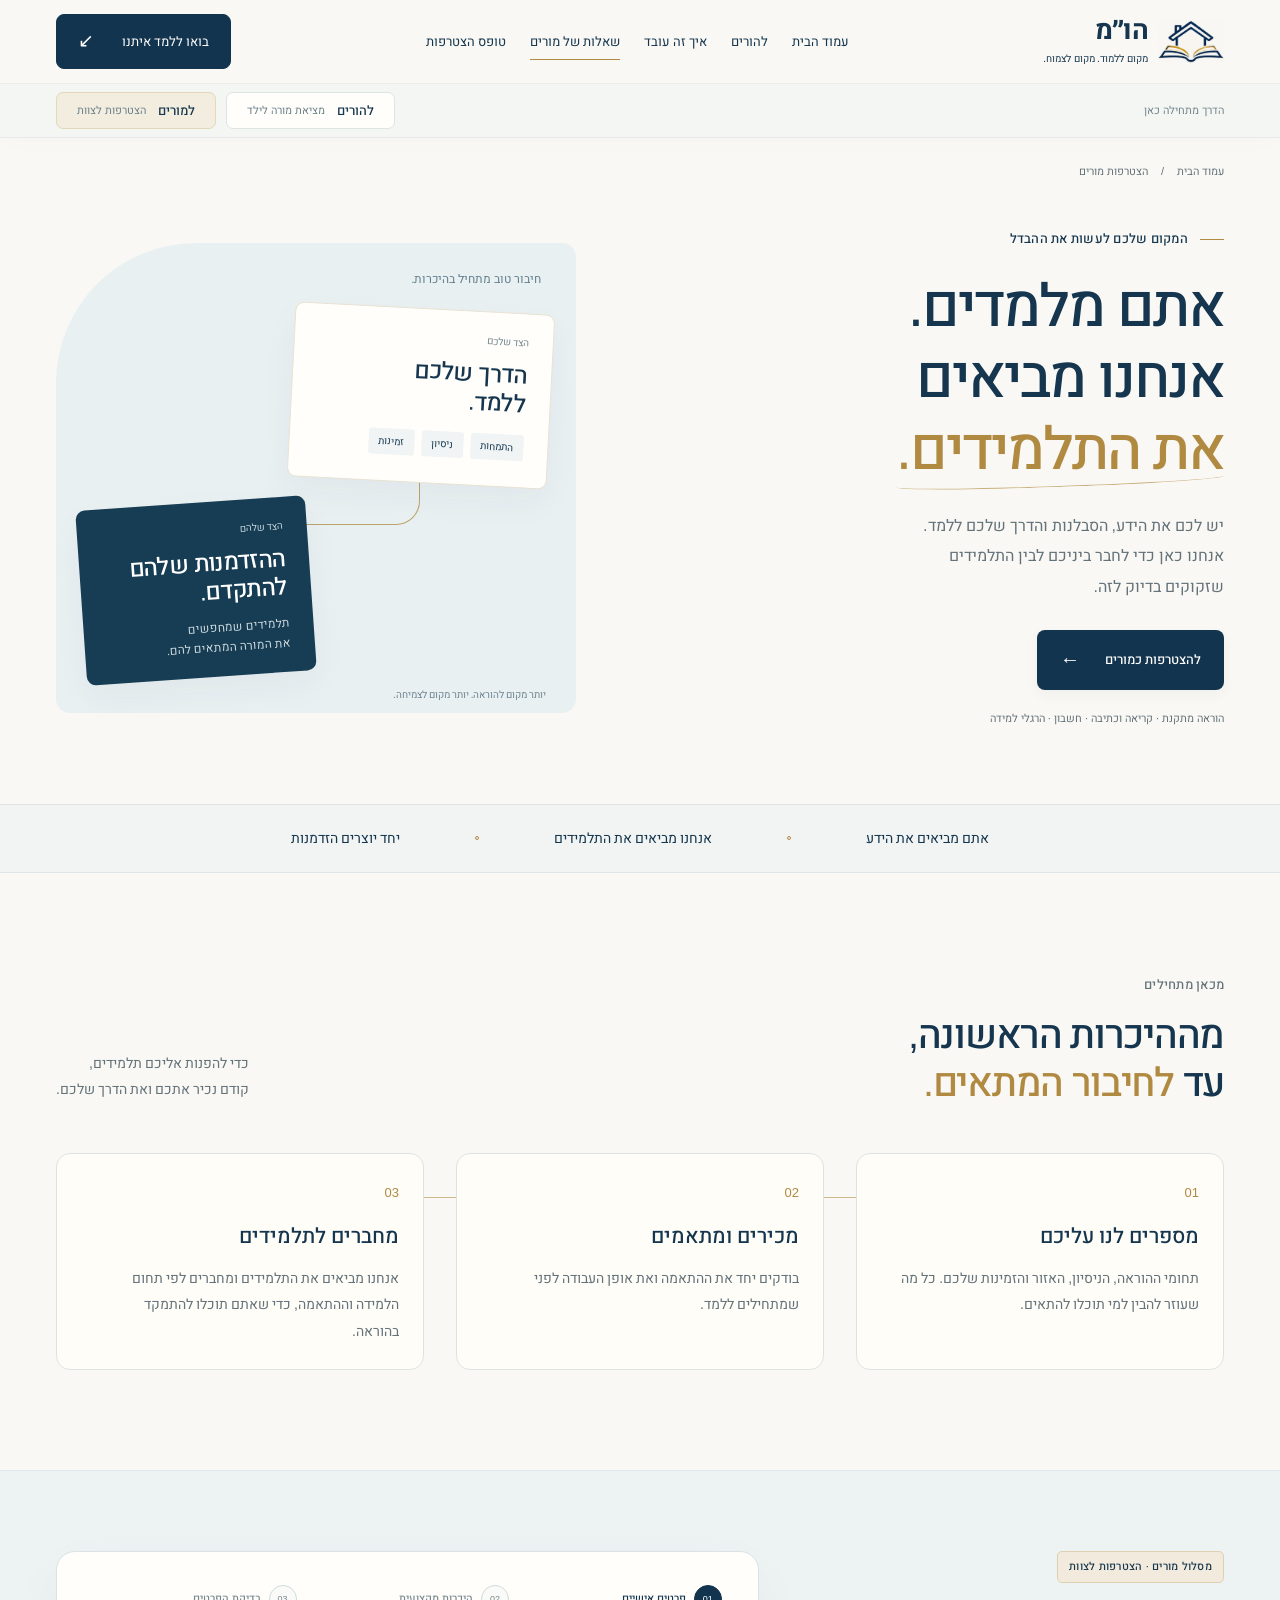
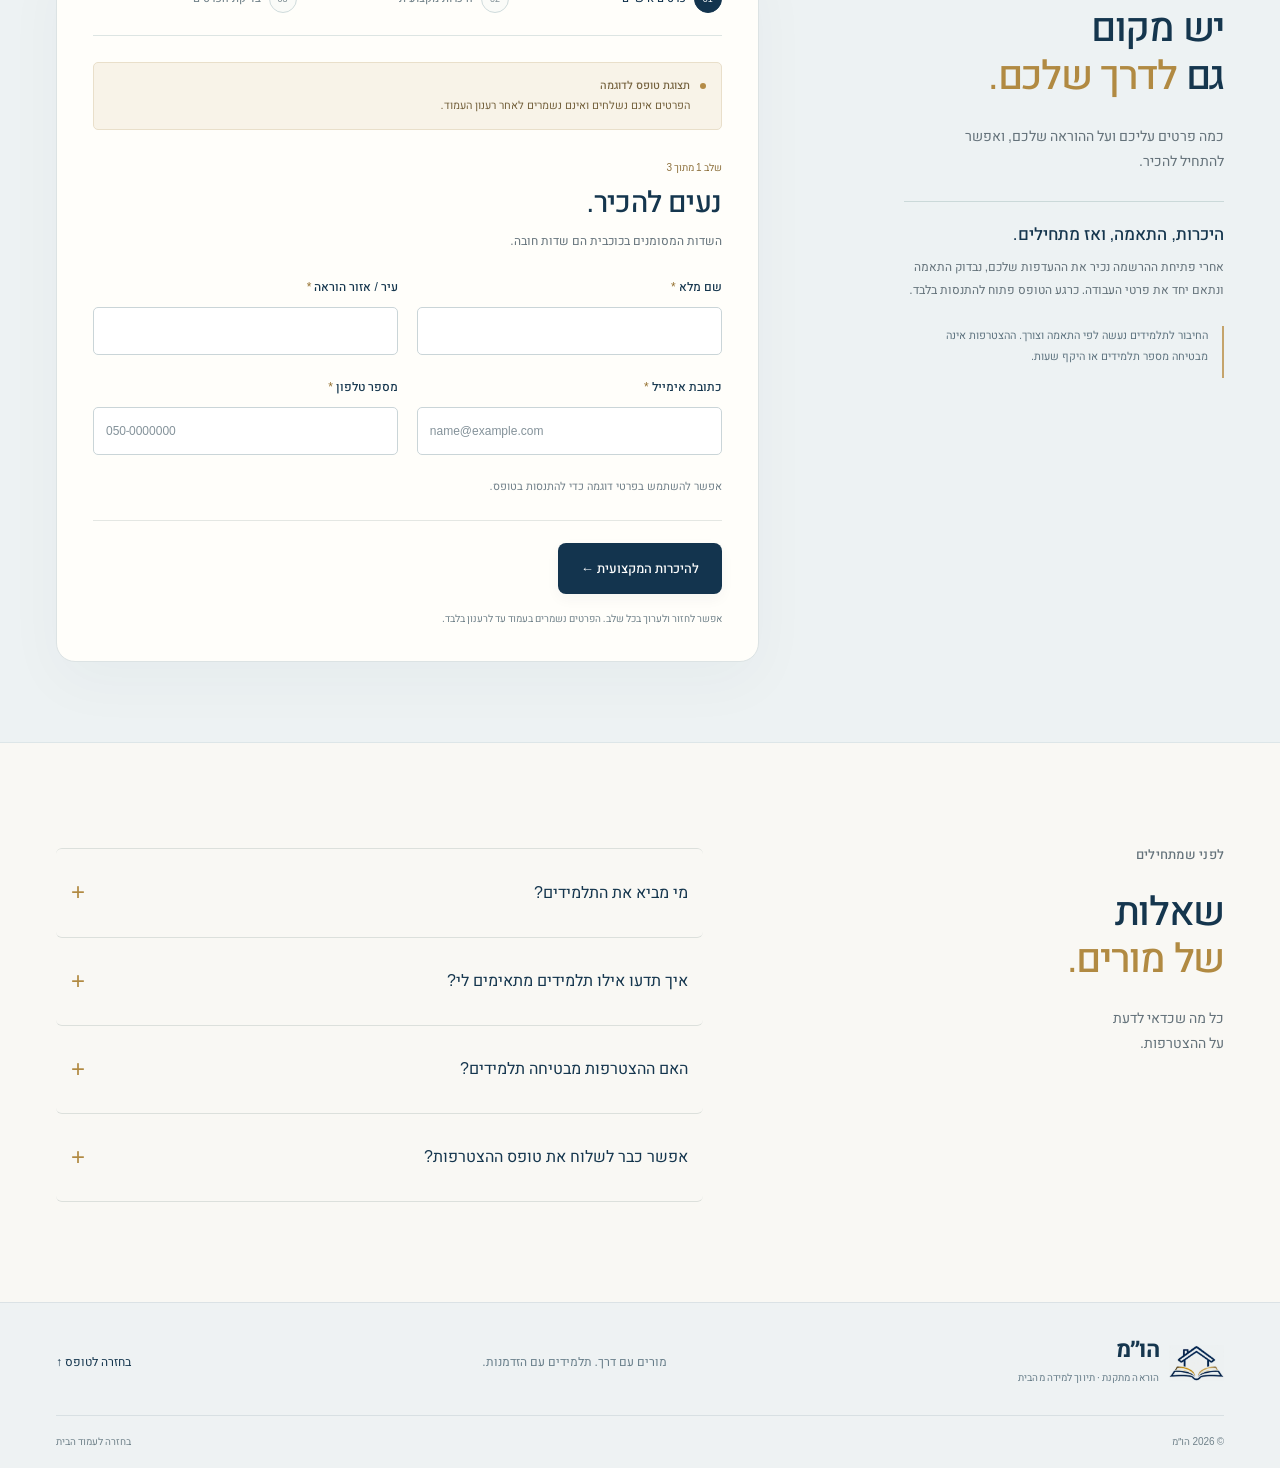
==== commit 70f0ca68: "Replay entrance animations when scrolling back to each section" ====
--- a/teachers.html
+++ b/teachers.html
@@ -11,10 +11,10 @@
   <link rel="stylesheet" href="upgrade.css?v=2">
   <script src="site.js?v=6" defer></script>
   <link rel="stylesheet" href="experience.css?v=3">
-  <script src="experience.js?v=6" defer></script>
+  <script src="experience.js?v=8" defer></script>
   <script src="teachers.js?v=6" defer></script>
   <link rel="stylesheet" href="refined.css?v=6">
-  <link rel="stylesheet" href="atmosphere.css?v=7">
+  <link rel="stylesheet" href="atmosphere.css?v=8">
   <script src="atmosphere.js?v=7" defer></script>
 </head>
 <body class="teachers-page">
--- a/atmosphere.css
+++ b/atmosphere.css
@@ -48,6 +48,7 @@
   .hero-description{animation:welcome-in .8s .18s both}
   .hero-actions{animation:welcome-in .8s .28s both}
   .hero-trail .trail-line{stroke-dasharray:1;animation:trace-line 1.8s .3s both}
+  .motion-enabled .hero:not(.is-visible) :is(.hero-copy>.eyebrow,.hero-copy>h1,.hero-description,.hero-actions,.hero-trail .trail-line){animation:none}
 }
 @media(max-width:620px){.hero::before{inset:12% -20px 5% -20px}.hero-trail{inset:-10px -12px 0 -12px;width:calc(100% + 24px)}.home-values .values-inner{gap:10px;padding-block:24px}.home-values .values-inner>p{font-size:12px}.home-values .value-kicker{font-size:9px;margin-bottom:6px}.home-values small{font-size:9px;max-width:95px;margin-inline:auto}.home-values .values-inner>span{height:42px;flex-shrink:0}.back-to-top{bottom:14px;left:14px;font-size:10px;padding:8px 12px;min-height:40px}}
 @media(prefers-reduced-motion:reduce){.hero-copy>*,.hero-trail .trail-line,.faq-list details[open]>p{animation:none!important}.route-card,.route-card::before,.photo-caption,.teacher-process article,.button>span,.text-link>span,.faq-list summary>span{transition:none!important;translate:none!important}.button-primary::after,.button-gold::after{display:none}}
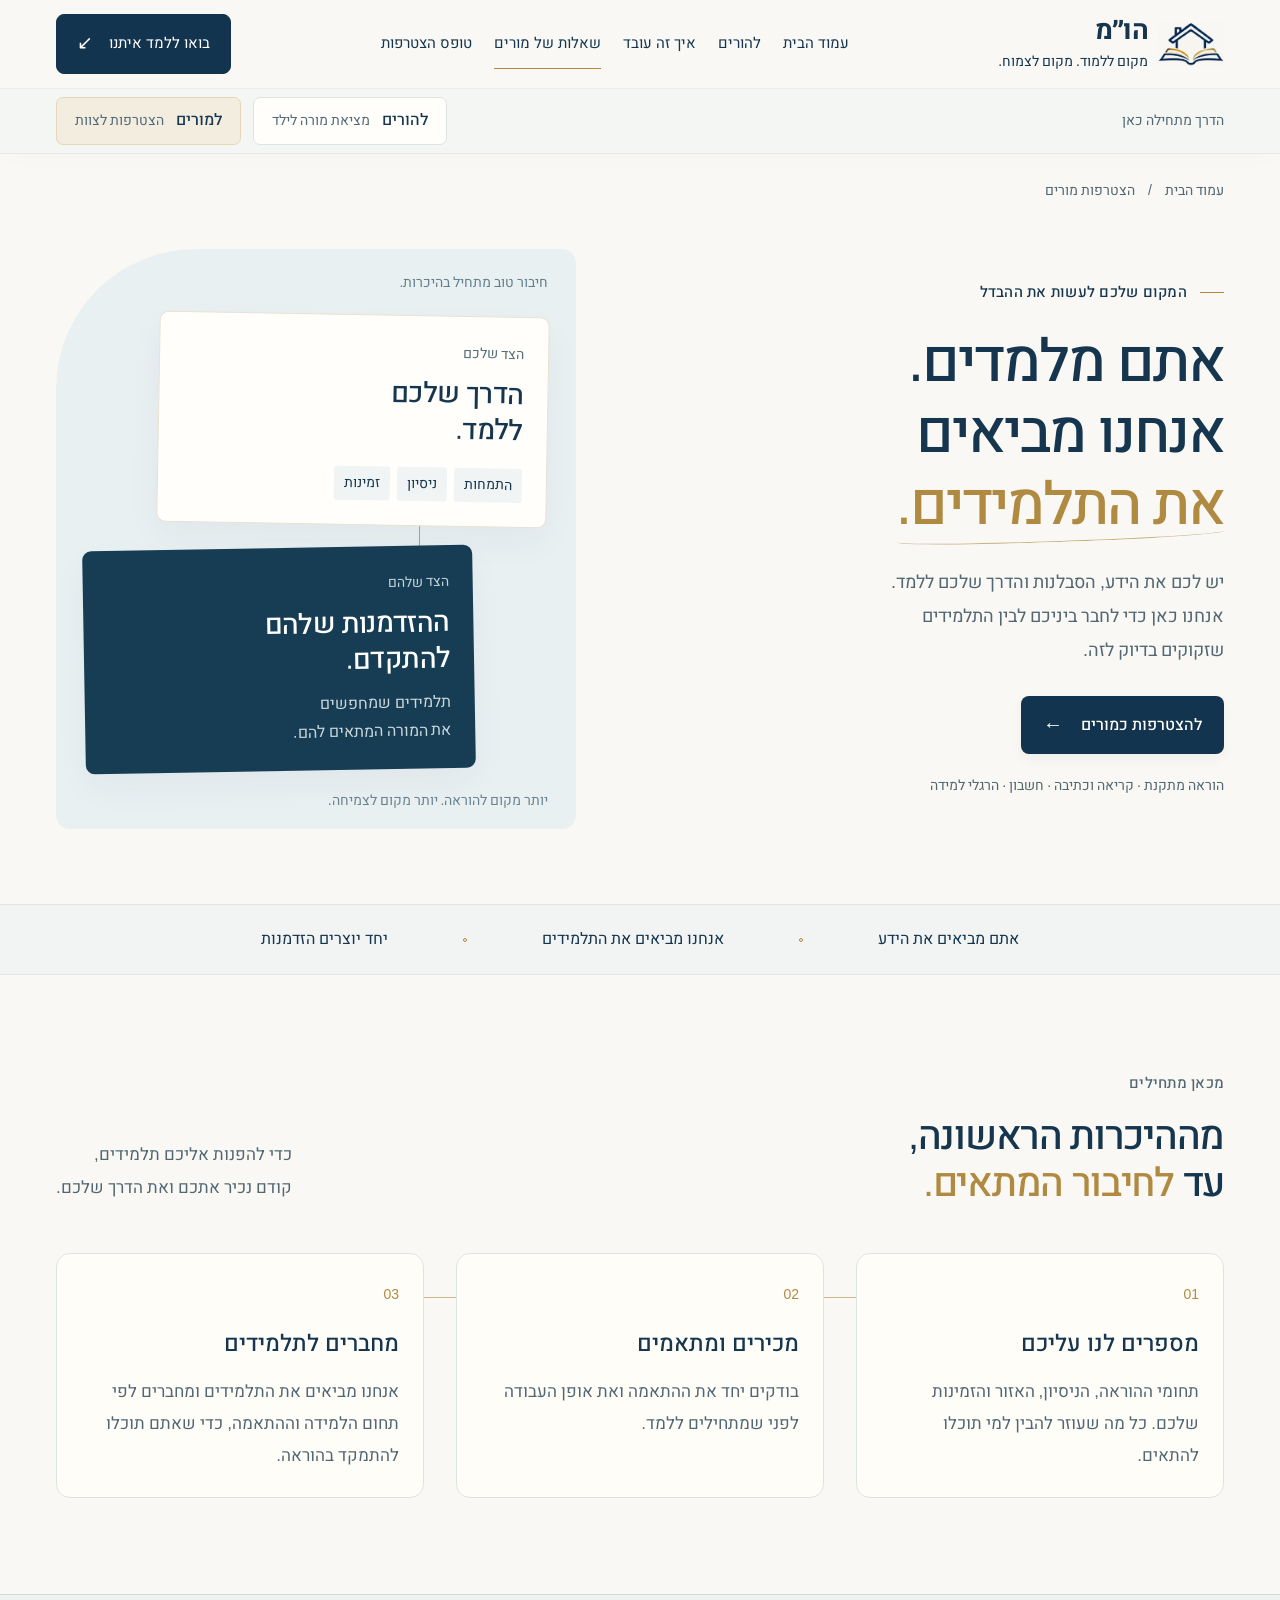
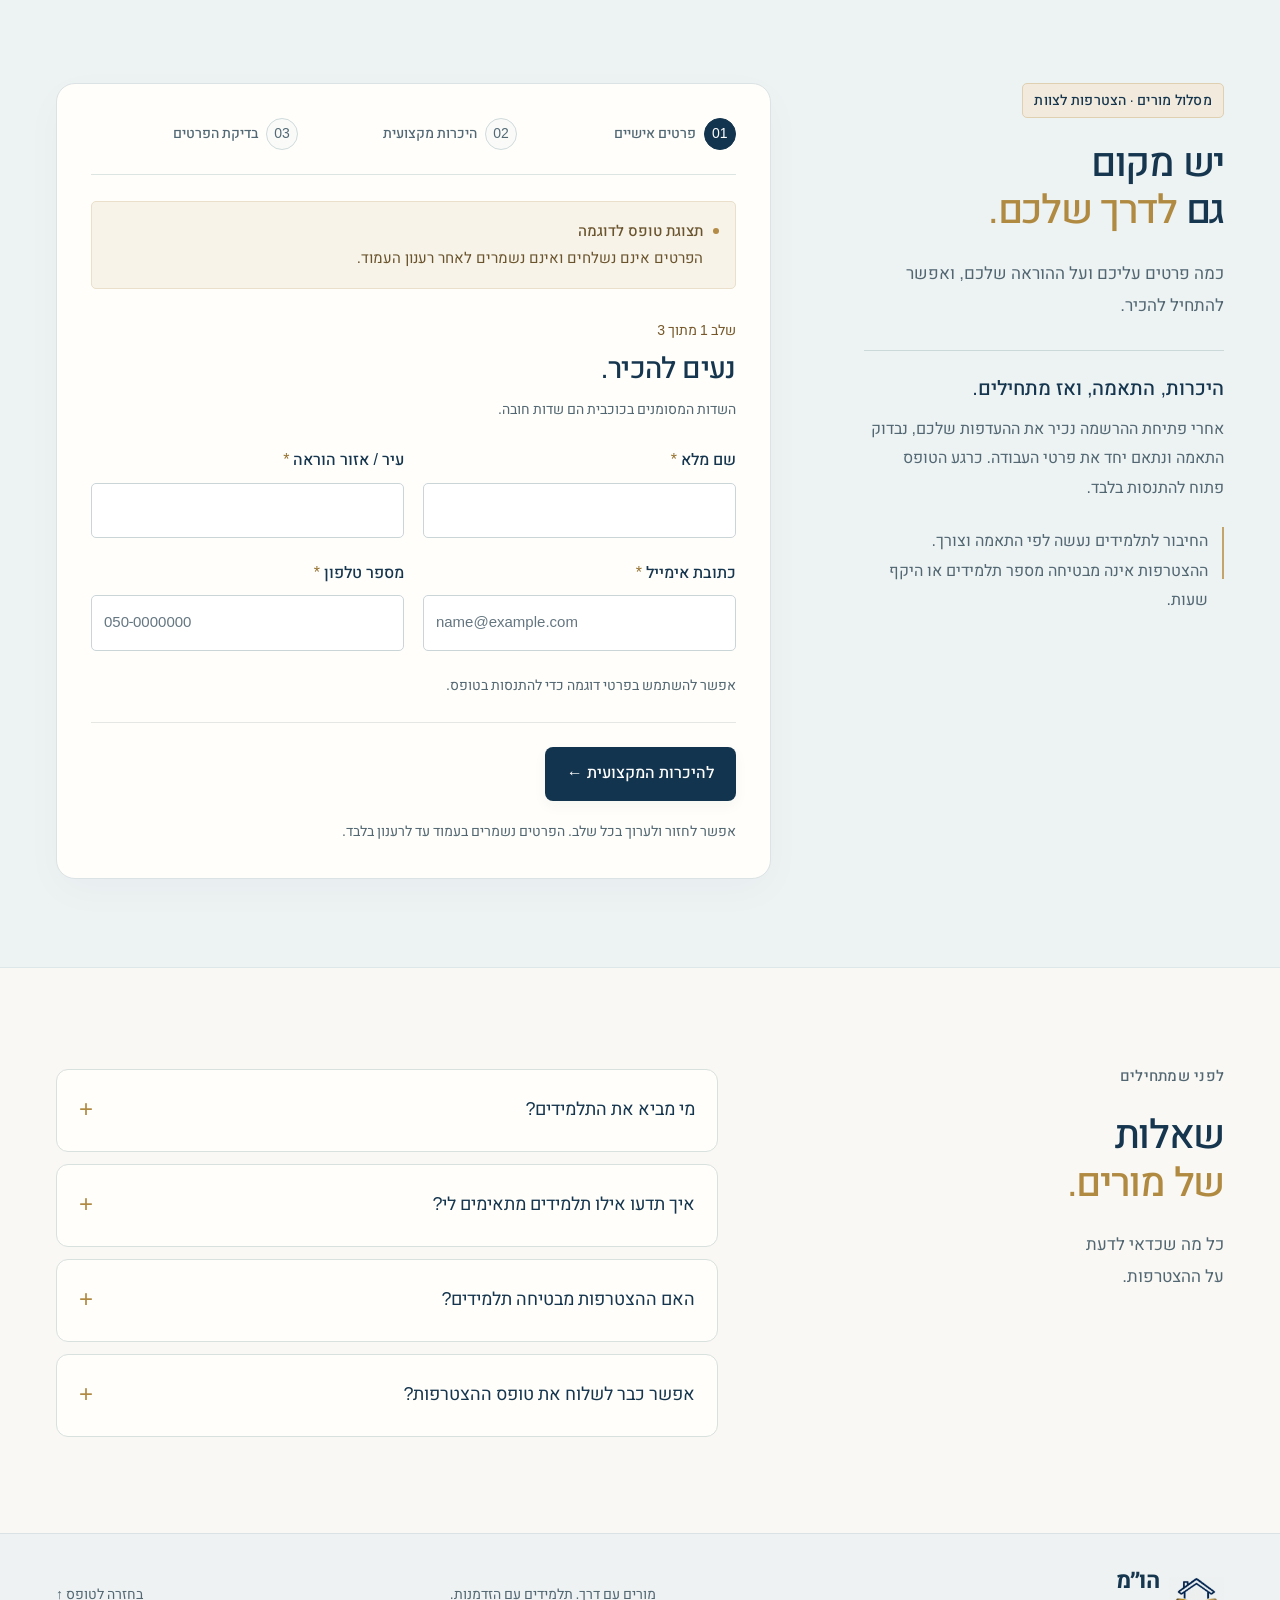
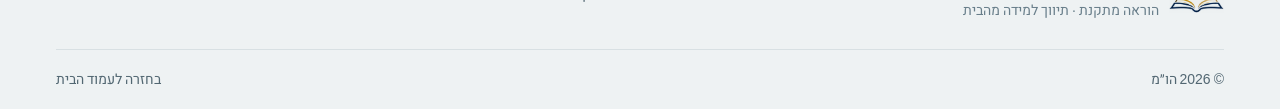
==== commit a8ed981d: "Improve readability, responsive spacing, and gentle section transitions" ====
--- a/teachers.html
+++ b/teachers.html
@@ -1,81 +1,82 @@
-<!doctype html>
-<html lang="he" dir="rtl">
-<head>
-  <meta charset="UTF-8">
-  <meta name="viewport" content="width=device-width, initial-scale=1">
-  <meta name="theme-color" content="#f9f8f4">
-  <meta name="description" content="מורים להוראה מתקנת? הצטרפו להו״מ. אתם מתמקדים בהוראה, אנחנו מחברים אתכם לתלמידים. הכירו את הדרך והתחילו בטופס ההצטרפות.">
-  <title>הצטרפות מורים | הו״מ</title>
-  <link rel="icon" href="assets/logo.svg" type="image/svg+xml">
-  <link rel="stylesheet" href="styles.css">
-  <link rel="stylesheet" href="upgrade.css?v=2">
-  <script src="site.js?v=6" defer></script>
-  <link rel="stylesheet" href="experience.css?v=3">
-  <script src="experience.js?v=8" defer></script>
-  <script src="teachers.js?v=6" defer></script>
-  <link rel="stylesheet" href="refined.css?v=6">
-  <link rel="stylesheet" href="atmosphere.css?v=8">
-  <script src="atmosphere.js?v=7" defer></script>
-</head>
-<body class="teachers-page">
-  <a class="skip-link" href="#main">דלגו לתוכן</a>
-  <header class="site-header"><div class="container header-inner">
-    <a class="brand" href="index.html" aria-label="הו״מ — לעמוד הבית"><img src="assets/logo.svg" width="66" height="44" alt="סמל הספר והבית של הו״מ"><span class="brand-copy"><strong>הו״מ</strong><small>מקום ללמוד. מקום לצמוח.</small></span></a>
-    <button class="menu-toggle" aria-label="פתיחת תפריט" aria-expanded="false" aria-controls="main-nav"><span></span><span></span></button>
-    <nav class="main-nav" id="main-nav" aria-label="ניווט ראשי"><a href="index.html">עמוד הבית</a><a href="index.html#parents-registration">להורים</a><a href="#teacher-way">איך זה עובד</a><a href="#teacher-faq">שאלות של מורים</a><a href="#registration">טופס הצטרפות</a></nav>
-    <a class="header-cta" href="#registration">בואו ללמד איתנו <span aria-hidden="true">↙</span></a>
-  </div><nav class="audience-switch" aria-label="בחירת מסלול"><div class="container"><span class="switch-caption">הדרך מתחילה כאן</span><a href="index.html#parents-registration" class="parent-route"><strong>להורים</strong><span>מציאת מורה לילד</span></a><a href="#registration" class="teacher-route"><strong>למורים</strong><span>הצטרפות לצוות</span></a></div></nav></header>
-  <main id="main">
-    <div class="container breadcrumb"><a href="index.html">עמוד הבית</a><span aria-hidden="true">/</span><span>הצטרפות מורים</span></div>
-    <section class="teacher-hero container" aria-labelledby="teacher-title">
-      <div><p class="eyebrow"><span></span> המקום שלכם לעשות את ההבדל</p><h1 id="teacher-title">אתם מלמדים.<br>אנחנו מביאים<br><span class="gold-word">את התלמידים.</span></h1><p class="teacher-lead">יש לכם את הידע, הסבלנות והדרך שלכם ללמד.<br>אנחנו כאן כדי לחבר ביניכם לבין התלמידים<br>שזקוקים בדיוק לזה.</p><a href="#registration" class="button button-primary">להצטרפות כמורים <span aria-hidden="true">←</span></a><p class="small-note">הוראה מתקנת · קריאה וכתיבה · חשבון · הרגלי למידה</p></div>
-      <div class="connection-scene" aria-label="מחברים בין הידע שלכם לצרכים של התלמידים">
-        <span class="scene-label">חיבור טוב מתחיל בהיכרות.</span>
-        <div class="connection-card teacher-card"><span class="card-overline">הצד שלכם</span><h2>הדרך שלכם<br>ללמד.</h2><div class="mini-tags"><span>התמחות</span><span>ניסיון</span><span>זמינות</span></div></div>
-        <div class="connection-center"><img src="assets/logo.svg" width="76" height="50" alt="הו״מ"><span>מחברים ביניכם</span></div>
-        <div class="connection-card student-card"><span class="card-overline">הצד שלהם</span><h2>ההזדמנות שלהם<br>להתקדם.</h2><p>תלמידים שמחפשים<br>את המורה המתאים להם.</p></div>
-        <span class="scene-foot">יותר מקום להוראה. יותר מקום לצמיחה.</span>
-      </div>
-    </section>
-    <div class="values-strip"><div class="container values-inner"><p>אתם מביאים את הידע</p><span aria-hidden="true"></span><p>אנחנו מביאים את התלמידים</p><span aria-hidden="true"></span><p>יחד יוצרים הזדמנות</p></div></div>
-
-    <section class="section container" id="teacher-way" aria-labelledby="teacher-way-title"><div class="section-top"><div><p class="eyebrow">מכאן מתחילים</p><h2 id="teacher-way-title">מההיכרות הראשונה,<br>עד <em>לחיבור המתאים.</em></h2></div><p class="section-intro">כדי להפנות אליכם תלמידים,<br>קודם נכיר אתכם ואת הדרך שלכם.</p></div><div class="teacher-process"><article><span>01</span><h3>מספרים לנו עליכם</h3><p>תחומי ההוראה, הניסיון, האזור והזמינות שלכם. כל מה שעוזר להבין למי תוכלו להתאים.</p></article><article><span>02</span><h3>מכירים ומתאמים</h3><p>בודקים יחד את ההתאמה ואת אופן העבודה לפני שמתחילים ללמד.</p></article><article><span>03</span><h3>מחברים לתלמידים</h3><p>אנחנו מביאים את התלמידים ומחברים לפי תחום הלמידה וההתאמה, כדי שאתם תוכלו להתמקד בהוראה.</p></article></div></section>
-
-    <section class="registration-section" id="registration" aria-labelledby="registration-title"><div class="container registration-layout">
-      <aside class="registration-intro"><p class="eyebrow audience-tag">מסלול מורים · הצטרפות לצוות</p><h2 id="registration-title">יש מקום<br> גם <em>לדרך שלכם.</em></h2><p>כמה פרטים עליכם ועל ההוראה שלכם, ואפשר להתחיל להכיר.</p><div class="after-joining"><h3>היכרות, התאמה, ואז מתחילים.</h3><p>אחרי פתיחת ההרשמה נכיר את ההעדפות שלכם, נבדוק התאמה ונתאם יחד את פרטי העבודה. כרגע הטופס פתוח להתנסות בלבד.</p></div><div class="registration-note"><span class="note-line"></span><p>החיבור לתלמידים נעשה לפי התאמה וצורך. ההצטרפות אינה מבטיחה מספר תלמידים או היקף שעות.</p></div></aside>
-      <div class="form-card"><ol class="form-progress compact-progress teacher-progress" aria-label="שלבי הטופס"><li data-progress="0" aria-current="step"><span>01</span><div><strong>פרטים אישיים</strong></div></li><li data-progress="1"><span>02</span><div><strong>היכרות מקצועית</strong></div></li><li data-progress="2"><span>03</span><div><strong>בדיקת הפרטים</strong></div></li></ol>
-        <div class="demo-notice"><span class="demo-dot" aria-hidden="true"></span><p><strong>תצוגת טופס לדוגמה</strong><br>הפרטים אינם נשלחים ואינם נשמרים לאחר רענון העמוד.</p></div>
-        <noscript><p class="form-error">כדי להתנסות בטופס, יש להפעיל JavaScript בדפדפן. ההרשמה עדיין אינה פעילה.</p></noscript>
-        <form id="teacher-form" novalidate>
-          <fieldset class="registration-fields" id="demo-fields" disabled>
-            <legend class="sr-only">הדגמת טופס הצטרפות מורים</legend>
-            <section class="form-step" data-step="0" aria-labelledby="step-title-0">
-              <div class="form-section-head"><span class="step-counter">שלב 1 מתוך 3</span><h3 id="step-title-0" tabindex="-1">נעים להכיר.</h3><p>השדות המסומנים בכוכבית הם שדות חובה.</p></div>
-              <div class="field-grid">
-                <div class="field"><label for="teacher-name">שם מלא <span>*</span></label><input id="teacher-name" type="text" autocomplete="name" maxlength="80" required aria-describedby="error-name"><span class="field-error" id="error-name"></span></div>
-                <div class="field"><label for="teacher-city">עיר / אזור הוראה <span>*</span></label><input id="teacher-city" type="text" autocomplete="address-level2" maxlength="80" required aria-describedby="error-city"><span class="field-error" id="error-city"></span></div>
-                <div class="field"><label for="teacher-email">כתובת אימייל <span>*</span></label><input id="teacher-email" type="email" dir="ltr" autocomplete="email" maxlength="120" placeholder="name@example.com" required aria-describedby="error-email"><span class="field-error" id="error-email"></span></div>
-                <div class="field"><label for="teacher-phone">מספר טלפון <span>*</span></label><input id="teacher-phone" type="tel" dir="ltr" autocomplete="tel" maxlength="25" placeholder="050-0000000" required aria-describedby="error-phone"><span class="field-error" id="error-phone"></span></div>
-              </div>
-              <p class="input-hint">אפשר להשתמש בפרטי דוגמה כדי להתנסות בטופס.</p>
-            </section>
-            <section class="form-step" data-step="1" aria-labelledby="step-title-1" hidden>
-              <div class="form-section-head"><span class="step-counter">שלב 2 מתוך 3</span><h3 id="step-title-1" tabindex="-1">קצת על ההוראה שלכם.</h3><p>כדי להכיר את תחומי החוזק ואת ההעדפות שלכם.</p></div>
-              <fieldset class="choice-group" id="specialties" aria-describedby="error-specialties"><legend>באילו תחומים אתם מלמדים? <span>*</span></legend><p class="input-hint">ניתן לבחור יותר מתחום אחד.</p><div class="choice-options"><label><input type="checkbox" value="הוראה מתקנת"><span>הוראה מתקנת</span></label><label><input type="checkbox" value="קריאה והבנת הנקרא"><span>קריאה והבנת הנקרא</span></label><label><input type="checkbox" value="כתיבה והבעה"><span>כתיבה והבעה</span></label><label><input type="checkbox" value="חשבון"><span>חשבון</span></label><label><input type="checkbox" value="הרגלי למידה"><span>הרגלי למידה</span></label></div><span class="field-error" id="error-specialties"></span></fieldset>
-              <div class="field-grid"><div class="field"><label for="teacher-experience">ניסיון בהוראה <span>*</span></label><select id="teacher-experience" required aria-describedby="error-experience"><option value="">בחירת ניסיון</option><option>בתחילת הדרך</option><option>עד שנתיים</option><option>3–5 שנים</option><option>6–10 שנים</option><option>מעל 10 שנים</option></select><span class="field-error" id="error-experience"></span></div><div class="field"><label for="teacher-format">איך תרצו ללמד? <span>*</span></label><select id="teacher-format" required aria-describedby="error-format"><option value="">בחירת אופן הוראה</option><option>מפגשים פרונטליים</option><option>מפגשים מקוונים</option><option>פרונטלי ומקוון</option></select><span class="field-error" id="error-format"></span></div></div>
-              <div class="field"><label for="teacher-availability">זמינות כללית <span class="optional">רשות</span></label><input id="teacher-availability" maxlength="150" placeholder="למשל: ראשון ושלישי בשעות אחר הצהריים"></div>
-              <div class="field"><label for="teacher-about">הכשרה וקצת על הדרך שלכם <span class="optional">רשות</span></label><textarea id="teacher-about" rows="3" maxlength="600" placeholder="מה למדתם, עם אילו גילאים אתם עובדים ומה חשוב לכם בהוראה?"></textarea><span class="input-hint">עד 600 תווים.</span></div>
-            </section>
-            <section class="form-step" data-step="2" aria-labelledby="step-title-2" hidden><div class="form-section-head"><span class="step-counter">שלב 3 מתוך 3</span><h3 id="step-title-2" tabindex="-1">הכול נראה נכון?</h3><p>זו התצוגה המקדימה של הפרטים שמילאתם.</p></div><dl id="application-review" class="application-review"></dl><p class="review-notice">זהו שלב הדגמה בלבד. לחיצה על סיום לא תשלח בקשה ולא תיצור הרשמה.</p></section>
-            <div id="form-errors" class="form-error" role="alert" hidden></div>
-            <div class="form-actions"><button type="button" class="button button-primary" id="form-next">להיכרות המקצועית <span aria-hidden="true">←</span></button><button type="button" class="text-button" id="form-back" hidden>→ חזרה</button><button type="button" class="button button-primary" id="form-finish" hidden>סיום התצוגה המקדימה</button><button type="button" class="text-button" id="form-edit-personal" hidden>עריכת הפרטים האישיים</button></div>
-          <p class="form-help">אפשר לחזור ולערוך בכל שלב. הפרטים נשמרים בעמוד עד לרענון בלבד.</p></fieldset>
-        </form>
-        <section class="demo-complete" id="demo-complete" hidden aria-labelledby="complete-title"><span class="completion-mark" aria-hidden="true">✓</span><h3 id="complete-title" tabindex="-1">הגעתם לסוף ההדגמה.</h3><p>הפרטים לא נשלחו ולא נוצרה הרשמה.<br>כשייפתח הרישום, יהיה אפשר לשלוח בקשת הצטרפות מכאן.</p><button class="button button-primary" type="button" id="edit-demo">חזרה לעריכת הפרטים</button><button class="text-button" type="button" id="reset-demo">ניקוי הפרטים והתחלה מחדש</button></section>
-      </div>
-    </div></section>
-    <section class="faq section container" id="teacher-faq" aria-labelledby="teacher-faq-title"><div class="section-heading"><p class="eyebrow">לפני שמתחילים</p><h2 id="teacher-faq-title">שאלות<br> <em>של מורים.</em></h2><p class="faq-intro">כל מה שכדאי לדעת<br>על ההצטרפות.</p></div><div class="faq-list"><details><summary>מי מביא את התלמידים?<span aria-hidden="true">+</span></summary><p>אנחנו מביאים את התלמידים ומחברים בינם לבין המורים לפי תחומי הלמידה וההתאמה. התפקיד שלכם הוא להביא את הידע ואת הדרך המקצועית שלכם.</p></details><details><summary>איך תדעו אילו תלמידים מתאימים לי?<span aria-hidden="true">+</span></summary><p>ההיכרות עם תחומי ההוראה, הניסיון, האזור והזמינות שלכם היא הבסיס לבדיקת התאמה. את פרטי העבודה מתאמים לפני שמתחילים.</p></details><details><summary>האם ההצטרפות מבטיחה תלמידים?<span aria-hidden="true">+</span></summary><p>אין התחייבות למספר תלמידים או להיקף שעות. החיבור נעשה לפי הצורך וההתאמה בין המורה לתלמיד.</p></details><details><summary>אפשר כבר לשלוח את טופס ההצטרפות?<span aria-hidden="true">+</span></summary><p>כרגע הטופס הוא הדגמה שאפשר להתנסות בה. הפרטים אינם נשלחים ואינם נשמרים לאחר רענון. ההרשמה הפעילה תחובר בהמשך.</p></details></div></section>
-  </main>
-  <footer class="site-footer"><div class="container footer-inner"><a class="brand footer-brand" href="index.html"><img src="assets/logo.svg" width="55" height="36" alt=""><span><strong>הו״מ</strong><small>הוראה מתקנת · תיווך למידה מהבית</small></span></a><p>מורים עם דרך. תלמידים עם הזדמנות.</p><a class="back-top" href="#registration">בחזרה לטופס ↑</a></div><div class="container footer-bottom"><span>© <span id="year">2026</span> הו״מ</span><a href="index.html">בחזרה לעמוד הבית</a></div></footer>
-</body>
-</html>
+<!doctype html>
+<html lang="he" dir="rtl">
+<head>
+  <meta charset="UTF-8">
+  <meta name="viewport" content="width=device-width, initial-scale=1">
+  <meta name="theme-color" content="#f9f8f4">
+  <meta name="description" content="מורים להוראה מתקנת? הצטרפו להו״מ. אתם מתמקדים בהוראה, אנחנו מחברים אתכם לתלמידים. הכירו את הדרך והתחילו בטופס ההצטרפות.">
+  <title>הצטרפות מורים | הו״מ</title>
+  <link rel="icon" href="assets/logo.svg" type="image/svg+xml">
+  <link rel="stylesheet" href="styles.css?v=9">
+  <link rel="stylesheet" href="upgrade.css?v=9">
+  <script src="site.js?v=9" defer></script>
+  <link rel="stylesheet" href="experience.css?v=9">
+  <script src="experience.js?v=9" defer></script>
+  <script src="teachers.js?v=6" defer></script>
+  <link rel="stylesheet" href="refined.css?v=9">
+  <link rel="stylesheet" href="atmosphere.css?v=9">
+  <script src="atmosphere.js?v=7" defer></script>
+  <link rel="stylesheet" href="clarity.css?v=9">
+</head>
+<body class="teachers-page">
+  <a class="skip-link" href="#main">דלגו לתוכן</a>
+  <header class="site-header"><div class="container header-inner">
+    <a class="brand" href="index.html" aria-label="הו״מ — לעמוד הבית"><img src="assets/logo.svg" width="66" height="44" alt="סמל הספר והבית של הו״מ"><span class="brand-copy"><strong>הו״מ</strong><small>מקום ללמוד. מקום לצמוח.</small></span></a>
+    <button class="menu-toggle" aria-label="פתיחת תפריט" aria-expanded="false" aria-controls="main-nav"><span></span><span></span></button>
+    <nav class="main-nav" id="main-nav" aria-label="ניווט ראשי"><a href="index.html">עמוד הבית</a><a href="index.html#parents-registration">להורים</a><a href="#teacher-way">איך זה עובד</a><a href="#teacher-faq">שאלות של מורים</a><a href="#registration">טופס הצטרפות</a></nav>
+    <a class="header-cta" href="#registration">בואו ללמד איתנו <span aria-hidden="true">↙</span></a>
+  </div><nav class="audience-switch" aria-label="בחירת מסלול"><div class="container"><span class="switch-caption">הדרך מתחילה כאן</span><a href="index.html#parents-registration" class="parent-route"><strong>להורים</strong><span>מציאת מורה לילד</span></a><a href="#registration" class="teacher-route"><strong>למורים</strong><span>הצטרפות לצוות</span></a></div></nav></header>
+  <main id="main">
+    <div class="container breadcrumb"><a href="index.html">עמוד הבית</a><span aria-hidden="true">/</span><span>הצטרפות מורים</span></div>
+    <section class="teacher-hero container" aria-labelledby="teacher-title">
+      <div><p class="eyebrow"><span></span> המקום שלכם לעשות את ההבדל</p><h1 id="teacher-title">אתם מלמדים.<br>אנחנו מביאים<br><span class="gold-word">את התלמידים.</span></h1><p class="teacher-lead">יש לכם את הידע, הסבלנות והדרך שלכם ללמד.<br>אנחנו כאן כדי לחבר ביניכם לבין התלמידים<br>שזקוקים בדיוק לזה.</p><a href="#registration" class="button button-primary">להצטרפות כמורים <span aria-hidden="true">←</span></a><p class="small-note">הוראה מתקנת · קריאה וכתיבה · חשבון · הרגלי למידה</p></div>
+      <div class="connection-scene" aria-label="מחברים בין הידע שלכם לצרכים של התלמידים">
+        <span class="scene-label">חיבור טוב מתחיל בהיכרות.</span>
+        <div class="connection-card teacher-card"><span class="card-overline">הצד שלכם</span><h2>הדרך שלכם<br>ללמד.</h2><div class="mini-tags"><span>התמחות</span><span>ניסיון</span><span>זמינות</span></div></div>
+        <div class="connection-center"><img src="assets/logo.svg" width="76" height="50" alt="הו״מ"><span>מחברים ביניכם</span></div>
+        <div class="connection-card student-card"><span class="card-overline">הצד שלהם</span><h2>ההזדמנות שלהם<br>להתקדם.</h2><p>תלמידים שמחפשים<br>את המורה המתאים להם.</p></div>
+        <span class="scene-foot">יותר מקום להוראה. יותר מקום לצמיחה.</span>
+      </div>
+    </section>
+    <div class="values-strip"><div class="container values-inner"><p>אתם מביאים את הידע</p><span aria-hidden="true"></span><p>אנחנו מביאים את התלמידים</p><span aria-hidden="true"></span><p>יחד יוצרים הזדמנות</p></div></div>
+
+    <section class="section container" id="teacher-way" aria-labelledby="teacher-way-title"><div class="section-top"><div><p class="eyebrow">מכאן מתחילים</p><h2 id="teacher-way-title">מההיכרות הראשונה,<br>עד <em>לחיבור המתאים.</em></h2></div><p class="section-intro">כדי להפנות אליכם תלמידים,<br>קודם נכיר אתכם ואת הדרך שלכם.</p></div><div class="teacher-process"><article><span>01</span><h3>מספרים לנו עליכם</h3><p>תחומי ההוראה, הניסיון, האזור והזמינות שלכם. כל מה שעוזר להבין למי תוכלו להתאים.</p></article><article><span>02</span><h3>מכירים ומתאמים</h3><p>בודקים יחד את ההתאמה ואת אופן העבודה לפני שמתחילים ללמד.</p></article><article><span>03</span><h3>מחברים לתלמידים</h3><p>אנחנו מביאים את התלמידים ומחברים לפי תחום הלמידה וההתאמה, כדי שאתם תוכלו להתמקד בהוראה.</p></article></div></section>
+
+    <section class="registration-section" id="registration" aria-labelledby="registration-title"><div class="container registration-layout">
+      <aside class="registration-intro"><p class="eyebrow audience-tag">מסלול מורים · הצטרפות לצוות</p><h2 id="registration-title">יש מקום<br> גם <em>לדרך שלכם.</em></h2><p>כמה פרטים עליכם ועל ההוראה שלכם, ואפשר להתחיל להכיר.</p><div class="after-joining"><h3>היכרות, התאמה, ואז מתחילים.</h3><p>אחרי פתיחת ההרשמה נכיר את ההעדפות שלכם, נבדוק התאמה ונתאם יחד את פרטי העבודה. כרגע הטופס פתוח להתנסות בלבד.</p></div><div class="registration-note"><span class="note-line"></span><p>החיבור לתלמידים נעשה לפי התאמה וצורך. ההצטרפות אינה מבטיחה מספר תלמידים או היקף שעות.</p></div></aside>
+      <div class="form-card"><ol class="form-progress compact-progress teacher-progress" aria-label="שלבי הטופס"><li data-progress="0" aria-current="step"><span>01</span><div><strong>פרטים אישיים</strong></div></li><li data-progress="1"><span>02</span><div><strong>היכרות מקצועית</strong></div></li><li data-progress="2"><span>03</span><div><strong>בדיקת הפרטים</strong></div></li></ol>
+        <div class="demo-notice"><span class="demo-dot" aria-hidden="true"></span><p><strong>תצוגת טופס לדוגמה</strong><br>הפרטים אינם נשלחים ואינם נשמרים לאחר רענון העמוד.</p></div>
+        <noscript><p class="form-error">כדי להתנסות בטופס, יש להפעיל JavaScript בדפדפן. ההרשמה עדיין אינה פעילה.</p></noscript>
+        <form id="teacher-form" novalidate>
+          <fieldset class="registration-fields" id="demo-fields" disabled>
+            <legend class="sr-only">הדגמת טופס הצטרפות מורים</legend>
+            <section class="form-step" data-step="0" aria-labelledby="step-title-0">
+              <div class="form-section-head"><span class="step-counter">שלב 1 מתוך 3</span><h3 id="step-title-0" tabindex="-1">נעים להכיר.</h3><p>השדות המסומנים בכוכבית הם שדות חובה.</p></div>
+              <div class="field-grid">
+                <div class="field"><label for="teacher-name">שם מלא <span>*</span></label><input id="teacher-name" type="text" autocomplete="name" maxlength="80" required aria-describedby="error-name"><span class="field-error" id="error-name"></span></div>
+                <div class="field"><label for="teacher-city">עיר / אזור הוראה <span>*</span></label><input id="teacher-city" type="text" autocomplete="address-level2" maxlength="80" required aria-describedby="error-city"><span class="field-error" id="error-city"></span></div>
+                <div class="field"><label for="teacher-email">כתובת אימייל <span>*</span></label><input id="teacher-email" type="email" dir="ltr" autocomplete="email" maxlength="120" placeholder="name@example.com" required aria-describedby="error-email"><span class="field-error" id="error-email"></span></div>
+                <div class="field"><label for="teacher-phone">מספר טלפון <span>*</span></label><input id="teacher-phone" type="tel" dir="ltr" autocomplete="tel" maxlength="25" placeholder="050-0000000" required aria-describedby="error-phone"><span class="field-error" id="error-phone"></span></div>
+              </div>
+              <p class="input-hint">אפשר להשתמש בפרטי דוגמה כדי להתנסות בטופס.</p>
+            </section>
+            <section class="form-step" data-step="1" aria-labelledby="step-title-1" hidden>
+              <div class="form-section-head"><span class="step-counter">שלב 2 מתוך 3</span><h3 id="step-title-1" tabindex="-1">קצת על ההוראה שלכם.</h3><p>כדי להכיר את תחומי החוזק ואת ההעדפות שלכם.</p></div>
+              <fieldset class="choice-group" id="specialties" aria-describedby="error-specialties"><legend>באילו תחומים אתם מלמדים? <span>*</span></legend><p class="input-hint">ניתן לבחור יותר מתחום אחד.</p><div class="choice-options"><label><input type="checkbox" value="הוראה מתקנת"><span>הוראה מתקנת</span></label><label><input type="checkbox" value="קריאה והבנת הנקרא"><span>קריאה והבנת הנקרא</span></label><label><input type="checkbox" value="כתיבה והבעה"><span>כתיבה והבעה</span></label><label><input type="checkbox" value="חשבון"><span>חשבון</span></label><label><input type="checkbox" value="הרגלי למידה"><span>הרגלי למידה</span></label></div><span class="field-error" id="error-specialties"></span></fieldset>
+              <div class="field-grid"><div class="field"><label for="teacher-experience">ניסיון בהוראה <span>*</span></label><select id="teacher-experience" required aria-describedby="error-experience"><option value="">בחירת ניסיון</option><option>בתחילת הדרך</option><option>עד שנתיים</option><option>3–5 שנים</option><option>6–10 שנים</option><option>מעל 10 שנים</option></select><span class="field-error" id="error-experience"></span></div><div class="field"><label for="teacher-format">איך תרצו ללמד? <span>*</span></label><select id="teacher-format" required aria-describedby="error-format"><option value="">בחירת אופן הוראה</option><option>מפגשים פרונטליים</option><option>מפגשים מקוונים</option><option>פרונטלי ומקוון</option></select><span class="field-error" id="error-format"></span></div></div>
+              <div class="field"><label for="teacher-availability">זמינות כללית <span class="optional">רשות</span></label><input id="teacher-availability" maxlength="150" placeholder="למשל: ראשון ושלישי בשעות אחר הצהריים"></div>
+              <div class="field"><label for="teacher-about">הכשרה וקצת על הדרך שלכם <span class="optional">רשות</span></label><textarea id="teacher-about" rows="3" maxlength="600" placeholder="מה למדתם, עם אילו גילאים אתם עובדים ומה חשוב לכם בהוראה?"></textarea><span class="input-hint">עד 600 תווים.</span></div>
+            </section>
+            <section class="form-step" data-step="2" aria-labelledby="step-title-2" hidden><div class="form-section-head"><span class="step-counter">שלב 3 מתוך 3</span><h3 id="step-title-2" tabindex="-1">הכול נראה נכון?</h3><p>זו התצוגה המקדימה של הפרטים שמילאתם.</p></div><dl id="application-review" class="application-review"></dl><p class="review-notice">זהו שלב הדגמה בלבד. לחיצה על סיום לא תשלח בקשה ולא תיצור הרשמה.</p></section>
+            <div id="form-errors" class="form-error" role="alert" hidden></div>
+            <div class="form-actions"><button type="button" class="button button-primary" id="form-next">להיכרות המקצועית <span aria-hidden="true">←</span></button><button type="button" class="text-button" id="form-back" hidden>→ חזרה</button><button type="button" class="button button-primary" id="form-finish" hidden>סיום התצוגה המקדימה</button><button type="button" class="text-button" id="form-edit-personal" hidden>עריכת הפרטים האישיים</button></div>
+          <p class="form-help">אפשר לחזור ולערוך בכל שלב. הפרטים נשמרים בעמוד עד לרענון בלבד.</p></fieldset>
+        </form>
+        <section class="demo-complete" id="demo-complete" hidden aria-labelledby="complete-title"><span class="completion-mark" aria-hidden="true">✓</span><h3 id="complete-title" tabindex="-1">הגעתם לסוף ההדגמה.</h3><p>הפרטים לא נשלחו ולא נוצרה הרשמה.<br>כשייפתח הרישום, יהיה אפשר לשלוח בקשת הצטרפות מכאן.</p><button class="button button-primary" type="button" id="edit-demo">חזרה לעריכת הפרטים</button><button class="text-button" type="button" id="reset-demo">ניקוי הפרטים והתחלה מחדש</button></section>
+      </div>
+    </div></section>
+    <section class="faq section container" id="teacher-faq" aria-labelledby="teacher-faq-title"><div class="section-heading"><p class="eyebrow">לפני שמתחילים</p><h2 id="teacher-faq-title">שאלות<br> <em>של מורים.</em></h2><p class="faq-intro">כל מה שכדאי לדעת<br>על ההצטרפות.</p></div><div class="faq-list"><details><summary>מי מביא את התלמידים?<span aria-hidden="true">+</span></summary><p>אנחנו מביאים את התלמידים ומחברים בינם לבין המורים לפי תחומי הלמידה וההתאמה. התפקיד שלכם הוא להביא את הידע ואת הדרך המקצועית שלכם.</p></details><details><summary>איך תדעו אילו תלמידים מתאימים לי?<span aria-hidden="true">+</span></summary><p>ההיכרות עם תחומי ההוראה, הניסיון, האזור והזמינות שלכם היא הבסיס לבדיקת התאמה. את פרטי העבודה מתאמים לפני שמתחילים.</p></details><details><summary>האם ההצטרפות מבטיחה תלמידים?<span aria-hidden="true">+</span></summary><p>אין התחייבות למספר תלמידים או להיקף שעות. החיבור נעשה לפי הצורך וההתאמה בין המורה לתלמיד.</p></details><details><summary>אפשר כבר לשלוח את טופס ההצטרפות?<span aria-hidden="true">+</span></summary><p>כרגע הטופס הוא הדגמה שאפשר להתנסות בה. הפרטים אינם נשלחים ואינם נשמרים לאחר רענון. ההרשמה הפעילה תחובר בהמשך.</p></details></div></section>
+  </main>
+  <footer class="site-footer"><div class="container footer-inner"><a class="brand footer-brand" href="index.html"><img src="assets/logo.svg" width="55" height="36" alt=""><span><strong>הו״מ</strong><small>הוראה מתקנת · תיווך למידה מהבית</small></span></a><p>מורים עם דרך. תלמידים עם הזדמנות.</p><a class="back-top" href="#registration">בחזרה לטופס ↑</a></div><div class="container footer-bottom"><span>© <span id="year">2026</span> הו״מ</span><a href="index.html">בחזרה לעמוד הבית</a></div></footer>
+</body>
+</html>
--- a/styles.css
+++ b/styles.css
@@ -1,16 +1,16 @@
 @font-face{font-family:Heebo;src:url('assets/heebo-hebrew.woff2') format('woff2');font-weight:100 900;font-display:swap}
 :root{--navy:#13344e;--ink:#15364e;--muted:#64727a;--gold:#b18a42;--cream:#f9f8f4;--blue:#eaf1f4;--line:#dedfd8;--white:#fff;--font:Heebo,Arial,sans-serif}
-*{box-sizing:border-box}html{scroll-behavior:smooth;scroll-padding-top:110px}body{margin:0;color:var(--ink);background:var(--cream);font-family:var(--font);font-size:16px;line-height:1.8;-webkit-font-smoothing:antialiased}a{color:inherit;text-decoration:none}button{font:inherit}button,a{-webkit-tap-highlight-color:transparent}button{cursor:pointer}img{display:block;max-width:100%}button:focus-visible,a:focus-visible,summary:focus-visible,[tabindex]:focus-visible{outline:3px solid var(--gold);outline-offset:6px}h1,h2,h3,p{margin:0}h1,h2,h3{line-height:1.2}h2{font-size:clamp(34px,3.1vw,46px);font-weight:500;letter-spacing:-1.3px}h2 em{font-style:normal;color:var(--gold)}.container{max-width:1240px;width:calc(100% - 112px);margin-inline:auto}.section{padding-block:100px}.eyebrow{font-size:13px;font-weight:500;letter-spacing:.25px;margin-bottom:22px}.eyebrow>span{display:inline-block;width:24px;height:1px;vertical-align:middle;background:var(--gold);margin-left:9px}.skip-link{position:fixed;top:-70px;right:20px;background:var(--navy);color:white;padding:12px 24px;z-index:100}.skip-link:focus{top:8px}.site-header{position:sticky;top:0;z-index:30;background:#f9f8f4f5;border-bottom:1px solid #16334b12;backdrop-filter:blur(14px)}.header-inner{height:98px;display:flex;align-items:center;justify-content:space-between;gap:24px}.brand{display:flex;align-items:center;gap:10px;flex-shrink:0}.brand img{mix-blend-mode:multiply;object-fit:contain}.brand-copy{display:flex;flex-direction:column;line-height:1.45}.brand strong{display:block;font-size:27px;line-height:1.1;letter-spacing:-.7px}.brand small{display:block;font-size:10px;margin-top:6px;letter-spacing:.1px}.main-nav{display:flex;gap:30px;align-items:center;font-size:13px}.main-nav a{position:relative;padding:8px 0}.main-nav a::after{content:'';position:absolute;bottom:1px;right:0;width:0;height:1px;background:var(--gold);transition:width .2s}.main-nav a:hover::after,.main-nav a[aria-current]::after{width:100%}.header-cta{border:1px solid #b9c3c9;border-radius:5px;padding:9px 21px;font-size:13px;display:flex;gap:28px;align-items:center;transition:background .2s}.header-cta:hover{background:var(--blue)}.header-cta span{font-size:19px}.menu-toggle{display:none}.hero{display:grid;grid-template-columns:1.05fr 1fr;gap:70px;align-items:center;padding-top:66px;padding-bottom:83px;min-height:710px}.hero-copy{padding-bottom:8px}.hero h1{font-size:clamp(49px,4.95vw,72px);font-weight:500;letter-spacing:-2.4px;line-height:1.2}.gold-word{color:var(--gold);position:relative;display:inline-block}.gold-word::after{content:'';position:absolute;width:100%;height:10px;border-bottom:1.5px solid var(--gold);border-radius:50%;bottom:-1px;right:0;transform:rotate(-2deg);opacity:.65}.hero-description{margin-top:25px;color:var(--muted);line-height:1.95;font-size:16px}.hero-actions{display:flex;align-items:center;gap:25px;margin-top:31px;flex-wrap:wrap}.button{display:inline-flex;align-items:center;justify-content:center;gap:25px;border-radius:5px;min-height:51px;padding:12px 23px;font-size:13px;font-weight:500;transition:background .2s,transform .2s,box-shadow .2s}.button-primary{background:var(--navy);color:white;box-shadow:0 5px 14px #15364e0b}.button-primary:hover{background:#244b66;transform:translateY(-2px);box-shadow:0 9px 18px #15364e13}.button span,.text-link span{font-size:20px;font-weight:400}.text-link{font-size:13px;display:inline-flex;align-items:center;gap:15px;padding-block:7px}.text-link:hover{color:var(--gold)}.hero-note{font-size:11px;color:#7d8588;margin-top:27px;display:flex;gap:10px;align-items:center}.little-line{display:inline-block;width:18px;height:1px;background:var(--gold)}.hero-visual{position:relative;max-width:490px;margin:0 0 0 15px;padding-bottom:20px}.hero-image{width:100%;height:510px;object-fit:cover;border-radius:180px 12px 12px 12px;object-position:center 56%;position:relative}.photo-outline{position:absolute;inset:-13px 14px 35px -14px;border:1px solid #c4a875;border-radius:180px 12px 12px 12px;opacity:.6}.photo-caption{position:absolute;bottom:61px;right:-34px;background:#fffcf5f5;border:1px solid #e8e3d7;padding:19px 25px;display:flex;align-items:center;gap:15px;box-shadow:0 10px 28px #2138490b;border-radius:5px;font-size:15px;line-height:1.7}.photo-caption strong{font-weight:500}.caption-rule{height:46px;width:2px;background:var(--gold)}.photo-label{position:absolute;bottom:-7px;left:0;font-size:10px;color:#7d8588;letter-spacing:.2px}.values-strip{border-block:1px solid #dfe5e6;background:#eaf1f180}.values-inner{display:flex;align-items:center;justify-content:center;gap:75px;padding-block:21px}.values-inner p{font-size:14px;font-weight:400}.values-inner>span{height:4px;width:4px;border:1px solid var(--gold);border-radius:50%}.about{display:grid;grid-template-columns:1fr 1.35fr;gap:100px}.about .eyebrow{color:var(--muted)}.about-copy{padding-top:4px;max-width:610px}.about-copy .large-copy{font-size:23px;line-height:1.65;letter-spacing:-.3px;margin-bottom:22px}.about-copy>p:not(.large-copy){font-size:15px;color:var(--muted);line-height:1.95}.about-copy .text-link{margin-top:20px}.learning{background:#f0f4f5;border-top:1px solid #e6ebeb}.section-top{display:flex;justify-content:space-between;align-items:end;gap:35px;margin-bottom:43px}.section-top .eyebrow{margin-bottom:16px;color:var(--muted)}.section-intro{font-size:14px;line-height:1.9;color:var(--muted);padding-bottom:4px}.learning-tabs{display:flex;border-bottom:1px solid #ccd8dc;gap:37px;margin-bottom:33px}.learning-tabs button{background:none;border:0;color:#687b84;font-size:14px;padding:12px 0 18px;position:relative;transition:color .2s;white-space:nowrap}.learning-tabs button[aria-selected=true]{color:var(--navy);font-weight:500}.learning-tabs button::after{content:'';position:absolute;bottom:-1px;right:0;left:0;height:2px;background:var(--gold);transform:scaleX(0);transition:transform .2s}.learning-tabs button[aria-selected=true]::after{transform:scaleX(1)}.learning-panel{display:grid;grid-template-columns:1fr 1fr;gap:80px;align-items:center;padding:28px 24px 10px}.learning-content{max-width:430px}.topic-number{display:block;font-size:11px;color:var(--gold);margin-bottom:20px}.learning-content h3{font-size:38px;font-weight:500;letter-spacing:-.8px;white-space:pre-line}.learning-content>p{font-size:14px;color:var(--muted);margin-top:19px;line-height:1.95;max-width:410px}.topic-points{padding:0;list-style:none;display:flex;flex-wrap:wrap;gap:10px 18px;font-size:11px;margin:25px 0}.topic-points li{display:flex;align-items:center;gap:7px}.topic-points li::before{content:'';width:4px;height:4px;border-radius:50%;background:var(--gold)}.learning-art{height:340px;position:relative;isolation:isolate;max-width:450px;width:100%;margin:auto;background:radial-gradient(ellipse,#d9e5e5 0%,#e9eff000 67%)}.art-top{position:absolute;left:24px;top:0;font-size:10px;color:#819297}.paper{position:absolute;width:240px;height:260px;top:30px;left:calc(50% - 120px);border-radius:3px}.paper-back{background:#c0d0d9;transform:rotate(-12deg);box-shadow:0 12px 30px #24405212}.paper-front{background:#fdfbf5;transform:rotate(6deg);box-shadow:0 18px 40px #24405216;padding:30px 25px}.paper-label{font-size:9px;color:#9ca29e;border-bottom:1px solid #e4e3db;padding-bottom:15px}.letter-word{font-family:Georgia,'Times New Roman',serif;font-size:54px;text-align:center;padding-top:18px;color:var(--navy);white-space:nowrap}.paper-lines{display:flex;flex-direction:column;gap:15px;margin-top:15px}.paper-lines i{height:1px;background:#dce1de;width:100%}.paper-lines i:last-child{width:70%}.paper-circle{position:absolute;border:1px solid #c3a367;border-radius:50%;width:28px;height:28px;bottom:23px;left:23px}.pencil{position:absolute;left:70px;top:145px;width:8px;height:175px;background:linear-gradient(90deg,#b78b43 0 35%,#d5af68 35% 70%,#b0884c 70%);transform:rotate(-32deg);border-radius:3px 3px 0 0;box-shadow:5px 4px 8px #24405216}.pencil::after{content:'';position:absolute;bottom:-16px;width:8px;height:17px;background:linear-gradient(#dcc9a9 65%,#15364e 65%);clip-path:polygon(0 0,100% 0,50% 100%)}.art-bottom{position:absolute;bottom:0;right:55px;font-size:11px;color:#788d93}.steps{display:grid;grid-template-columns:repeat(4,1fr);gap:32px;margin-top:57px}.step{position:relative;padding-top:25px;border-top:1px solid #d6dcd9}.step::before{content:'';position:absolute;right:0;top:-4px;width:7px;height:7px;background:var(--gold);border-radius:50%}.step-number{color:var(--gold);font-size:12px}.step h3{font-size:20px;font-weight:500;margin:23px 0 14px}.step p{font-size:14px;line-height:1.9;color:var(--muted);max-width:235px}.belief{background:#e8eff2;padding:60px 0;overflow:hidden;position:relative}.belief::before,.belief::after{content:'';position:absolute;width:390px;height:390px;border:1px solid #c5d4da;border-radius:50%;left:-270px;top:-50px}.belief::after{left:auto;right:-265px;top:15px;border-color:#c6b38d66}.belief-inner{text-align:center;position:relative}.belief-inner img{margin:0 auto 25px;mix-blend-mode:multiply}.belief-inner>p{font-size:clamp(28px,3.3vw,44px);font-weight:400;line-height:1.55;letter-spacing:-.6px}.belief-inner>p span{color:#a47f3a}.belief-signature{font-size:12px;display:block;margin-top:23px;color:#697e88}.faq{display:grid;grid-template-columns:1fr 1.5fr;gap:90px}.faq-intro{font-size:14px;color:var(--muted);margin-top:22px}.faq .eyebrow{color:var(--muted)}.faq-list{padding-top:5px}.faq-list details{border-bottom:1px solid #dce0dc}.faq-list details:first-child{border-top:1px solid #dce0dc}.faq-list summary{display:flex;justify-content:space-between;align-items:center;gap:20px;list-style:none;cursor:pointer;padding:22px 0;font-size:16px}.faq-list summary::-webkit-details-marker{display:none}.faq-list summary>span{font-size:24px;font-weight:300;color:var(--gold);transition:transform .2s}.faq-list details[open] summary>span{transform:rotate(45deg)}.faq-list details>p{font-size:14px;color:var(--muted);line-height:1.9;padding:0 0 25px 35px}.closing{border-top:1px solid var(--line);padding-block:45px 70px;display:flex;align-items:center;justify-content:space-between;gap:25px}.closing .eyebrow{margin-bottom:13px;color:var(--muted)}.closing h2{font-size:35px}.site-footer{border-top:1px solid #dbe2e5;background:#eef2f3;padding-top:35px}.footer-inner{display:flex;justify-content:space-between;align-items:center;gap:25px}.footer-brand strong{font-size:23px}.footer-brand small{font-size:10px;color:#687e8a}.footer-inner>p{font-size:12px;color:#687e8a}.back-top{font-size:12px}.footer-bottom{border-top:1px solid #d8e0e3;margin-top:28px;padding-block:17px;display:flex;justify-content:space-between;font-size:10px;color:#71838b}.panel-change{animation:panel-in .32s ease-out}@keyframes panel-in{from{opacity:.45;transform:translateY(6px)}to{opacity:1;transform:translateY(0)}}
+*{box-sizing:border-box}html{scroll-behavior:smooth;scroll-padding-top:110px}body{margin:0;color:var(--ink);background:var(--cream);font-family:var(--font);font-size:16px;line-height:1.8;-webkit-font-smoothing:antialiased}a{color:inherit;text-decoration:none}button{font:inherit}button,a{-webkit-tap-highlight-color:transparent}button{cursor:pointer}img{display:block;max-width:100%}button:focus-visible,a:focus-visible,summary:focus-visible,[tabindex]:focus-visible{outline:3px solid var(--gold);outline-offset:6px}h1,h2,h3,p{margin:0}h1,h2,h3{line-height:1.2}h2{font-size:clamp(34px,3.1vw,46px);font-weight:500;letter-spacing:-1.3px}h2 em{font-style:normal;color:var(--gold)}.container{max-width:1240px;width:calc(100% - 112px);margin-inline:auto}.section{padding-block:100px}.eyebrow{font-size:14px;font-weight:500;letter-spacing:.25px;margin-bottom:22px}.eyebrow>span{display:inline-block;width:24px;height:1px;vertical-align:middle;background:var(--gold);margin-left:9px}.skip-link{position:fixed;top:-70px;right:20px;background:var(--navy);color:white;padding:12px 24px;z-index:100}.skip-link:focus{top:8px}.site-header{position:sticky;top:0;z-index:30;background:#f9f8f4f5;border-bottom:1px solid #16334b12;backdrop-filter:blur(14px)}.header-inner{height:98px;display:flex;align-items:center;justify-content:space-between;gap:24px}.brand{display:flex;align-items:center;gap:10px;flex-shrink:0}.brand img{mix-blend-mode:multiply;object-fit:contain}.brand-copy{display:flex;flex-direction:column;line-height:1.45}.brand strong{display:block;font-size:27px;line-height:1.1;letter-spacing:-.7px}.brand small{display:block;font-size:14px;margin-top:6px;letter-spacing:.1px}.main-nav{display:flex;gap:30px;align-items:center;font-size:14px}.main-nav a{position:relative;padding:8px 0}.main-nav a::after{content:'';position:absolute;bottom:1px;right:0;width:0;height:1px;background:var(--gold);transition:width .2s}.main-nav a:hover::after,.main-nav a[aria-current]::after{width:100%}.header-cta{border:1px solid #b9c3c9;border-radius:5px;padding:9px 21px;font-size:14px;display:flex;gap:28px;align-items:center;transition:background .2s}.header-cta:hover{background:var(--blue)}.header-cta span{font-size:19px}.menu-toggle{display:none}.hero{display:grid;grid-template-columns:1.05fr 1fr;gap:70px;align-items:center;padding-top:66px;padding-bottom:83px;min-height:710px}.hero-copy{padding-bottom:8px}.hero h1{font-size:clamp(49px,4.95vw,72px);font-weight:500;letter-spacing:-2.4px;line-height:1.2}.gold-word{color:var(--gold);position:relative;display:inline-block}.gold-word::after{content:'';position:absolute;width:100%;height:10px;border-bottom:1.5px solid var(--gold);border-radius:50%;bottom:-1px;right:0;transform:rotate(-2deg);opacity:.65}.hero-description{margin-top:25px;color:var(--muted);line-height:1.95;font-size:16px}.hero-actions{display:flex;align-items:center;gap:25px;margin-top:31px;flex-wrap:wrap}.button{display:inline-flex;align-items:center;justify-content:center;gap:25px;border-radius:5px;min-height:51px;padding:12px 23px;font-size:14px;font-weight:500;transition:background .2s,transform .2s,box-shadow .2s}.button-primary{background:var(--navy);color:white;box-shadow:0 5px 14px #15364e0b}.button-primary:hover{background:#244b66;transform:translateY(-2px);box-shadow:0 9px 18px #15364e13}.button span,.text-link span{font-size:20px;font-weight:400}.text-link{font-size:14px;display:inline-flex;align-items:center;gap:15px;padding-block:7px}.text-link:hover{color:var(--gold)}.hero-note{font-size:14px;color:#7d8588;margin-top:27px;display:flex;gap:10px;align-items:center}.little-line{display:inline-block;width:18px;height:1px;background:var(--gold)}.hero-visual{position:relative;max-width:490px;margin:0 0 0 15px;padding-bottom:20px}.hero-image{width:100%;height:510px;object-fit:cover;border-radius:180px 12px 12px 12px;object-position:center 56%;position:relative}.photo-outline{position:absolute;inset:-13px 14px 35px -14px;border:1px solid #c4a875;border-radius:180px 12px 12px 12px;opacity:.6}.photo-caption{position:absolute;bottom:61px;right:-34px;background:#fffcf5f5;border:1px solid #e8e3d7;padding:19px 25px;display:flex;align-items:center;gap:15px;box-shadow:0 10px 28px #2138490b;border-radius:5px;font-size:15px;line-height:1.7}.photo-caption strong{font-weight:500}.caption-rule{height:46px;width:2px;background:var(--gold)}.photo-label{position:absolute;bottom:-7px;left:0;font-size:14px;color:#7d8588;letter-spacing:.2px}.values-strip{border-block:1px solid #dfe5e6;background:#eaf1f180}.values-inner{display:flex;align-items:center;justify-content:center;gap:75px;padding-block:21px}.values-inner p{font-size:14px;font-weight:400}.values-inner>span{height:4px;width:4px;border:1px solid var(--gold);border-radius:50%}.about{display:grid;grid-template-columns:1fr 1.35fr;gap:100px}.about .eyebrow{color:var(--muted)}.about-copy{padding-top:4px;max-width:610px}.about-copy .large-copy{font-size:23px;line-height:1.65;letter-spacing:-.3px;margin-bottom:22px}.about-copy>p:not(.large-copy){font-size:15px;color:var(--muted);line-height:1.95}.about-copy .text-link{margin-top:20px}.learning{background:#f0f4f5;border-top:1px solid #e6ebeb}.section-top{display:flex;justify-content:space-between;align-items:end;gap:35px;margin-bottom:43px}.section-top .eyebrow{margin-bottom:16px;color:var(--muted)}.section-intro{font-size:14px;line-height:1.9;color:var(--muted);padding-bottom:4px}.learning-tabs{display:flex;border-bottom:1px solid #ccd8dc;gap:37px;margin-bottom:33px}.learning-tabs button{background:none;border:0;color:#687b84;font-size:14px;padding:12px 0 18px;position:relative;transition:color .2s;white-space:nowrap}.learning-tabs button[aria-selected=true]{color:var(--navy);font-weight:500}.learning-tabs button::after{content:'';position:absolute;bottom:-1px;right:0;left:0;height:2px;background:var(--gold);transform:scaleX(0);transition:transform .2s}.learning-tabs button[aria-selected=true]::after{transform:scaleX(1)}.learning-panel{display:grid;grid-template-columns:1fr 1fr;gap:80px;align-items:center;padding:28px 24px 10px}.learning-content{max-width:430px}.topic-number{display:block;font-size:14px;color:var(--gold);margin-bottom:20px}.learning-content h3{font-size:38px;font-weight:500;letter-spacing:-.8px;white-space:pre-line}.learning-content>p{font-size:14px;color:var(--muted);margin-top:19px;line-height:1.95;max-width:410px}.topic-points{padding:0;list-style:none;display:flex;flex-wrap:wrap;gap:10px 18px;font-size:14px;margin:25px 0}.topic-points li{display:flex;align-items:center;gap:7px}.topic-points li::before{content:'';width:4px;height:4px;border-radius:50%;background:var(--gold)}.learning-art{height:340px;position:relative;isolation:isolate;max-width:450px;width:100%;margin:auto;background:radial-gradient(ellipse,#d9e5e5 0%,#e9eff000 67%)}.art-top{position:absolute;left:24px;top:0;font-size:14px;color:#819297}.paper{position:absolute;width:240px;height:260px;top:30px;left:calc(50% - 120px);border-radius:3px}.paper-back{background:#c0d0d9;transform:rotate(-12deg);box-shadow:0 12px 30px #24405212}.paper-front{background:#fdfbf5;transform:rotate(6deg);box-shadow:0 18px 40px #24405216;padding:30px 25px}.paper-label{font-size:14px;color:#9ca29e;border-bottom:1px solid #e4e3db;padding-bottom:15px}.letter-word{font-family:Georgia,'Times New Roman',serif;font-size:54px;text-align:center;padding-top:18px;color:var(--navy);white-space:nowrap}.paper-lines{display:flex;flex-direction:column;gap:15px;margin-top:15px}.paper-lines i{height:1px;background:#dce1de;width:100%}.paper-lines i:last-child{width:70%}.paper-circle{position:absolute;border:1px solid #c3a367;border-radius:50%;width:28px;height:28px;bottom:23px;left:23px}.pencil{position:absolute;left:70px;top:145px;width:8px;height:175px;background:linear-gradient(90deg,#b78b43 0 35%,#d5af68 35% 70%,#b0884c 70%);transform:rotate(-32deg);border-radius:3px 3px 0 0;box-shadow:5px 4px 8px #24405216}.pencil::after{content:'';position:absolute;bottom:-16px;width:8px;height:17px;background:linear-gradient(#dcc9a9 65%,#15364e 65%);clip-path:polygon(0 0,100% 0,50% 100%)}.art-bottom{position:absolute;bottom:0;right:55px;font-size:14px;color:#788d93}.steps{display:grid;grid-template-columns:repeat(4,1fr);gap:32px;margin-top:57px}.step{position:relative;padding-top:25px;border-top:1px solid #d6dcd9}.step::before{content:'';position:absolute;right:0;top:-4px;width:7px;height:7px;background:var(--gold);border-radius:50%}.step-number{color:var(--gold);font-size:14px}.step h3{font-size:20px;font-weight:500;margin:23px 0 14px}.step p{font-size:14px;line-height:1.9;color:var(--muted);max-width:235px}.belief{background:#e8eff2;padding:60px 0;overflow:hidden;position:relative}.belief::before,.belief::after{content:'';position:absolute;width:390px;height:390px;border:1px solid #c5d4da;border-radius:50%;left:-270px;top:-50px}.belief::after{left:auto;right:-265px;top:15px;border-color:#c6b38d66}.belief-inner{text-align:center;position:relative}.belief-inner img{margin:0 auto 25px;mix-blend-mode:multiply}.belief-inner>p{font-size:clamp(28px,3.3vw,44px);font-weight:400;line-height:1.55;letter-spacing:-.6px}.belief-inner>p span{color:#a47f3a}.belief-signature{font-size:14px;display:block;margin-top:23px;color:#697e88}.faq{display:grid;grid-template-columns:1fr 1.5fr;gap:90px}.faq-intro{font-size:14px;color:var(--muted);margin-top:22px}.faq .eyebrow{color:var(--muted)}.faq-list{padding-top:5px}.faq-list details{border-bottom:1px solid #dce0dc}.faq-list details:first-child{border-top:1px solid #dce0dc}.faq-list summary{display:flex;justify-content:space-between;align-items:center;gap:20px;list-style:none;cursor:pointer;padding:22px 0;font-size:16px}.faq-list summary::-webkit-details-marker{display:none}.faq-list summary>span{font-size:24px;font-weight:300;color:var(--gold);transition:transform .2s}.faq-list details[open] summary>span{transform:rotate(45deg)}.faq-list details>p{font-size:14px;color:var(--muted);line-height:1.9;padding:0 0 25px 35px}.closing{border-top:1px solid var(--line);padding-block:45px 70px;display:flex;align-items:center;justify-content:space-between;gap:25px}.closing .eyebrow{margin-bottom:13px;color:var(--muted)}.closing h2{font-size:35px}.site-footer{border-top:1px solid #dbe2e5;background:#eef2f3;padding-top:35px}.footer-inner{display:flex;justify-content:space-between;align-items:center;gap:25px}.footer-brand strong{font-size:23px}.footer-brand small{font-size:14px;color:#687e8a}.footer-inner>p{font-size:14px;color:#687e8a}.back-top{font-size:14px}.footer-bottom{border-top:1px solid #d8e0e3;margin-top:28px;padding-block:17px;display:flex;justify-content:space-between;font-size:14px;color:#71838b}.panel-change{animation:panel-in .32s ease-out}@keyframes panel-in{from{opacity:.45;transform:translateY(6px)}to{opacity:1;transform:translateY(0)}}
 @media(min-width:1500px){.hero{padding-block:80px 100px;gap:95px}.hero-image{height:550px}.hero{min-height:760px}}
-@media(max-width:1100px){.container{width:calc(100% - 64px)}.main-nav{gap:18px}.hero{gap:40px}.hero h1{font-size:57px}.hero-image{height:490px}.hero-actions{gap:14px}.hero-actions .text-link{font-size:12px}.button{padding-inline:18px}.hero-description{font-size:15px}.about{gap:55px}.learning-panel{gap:40px;padding-inline:0}.steps{gap:24px}.faq{gap:50px}}
-@media(max-width:850px){.header-inner{height:80px}.header-cta{display:none}.hero{gap:35px;padding-top:50px;min-height:auto}.hero h1{font-size:48px;letter-spacing:-1.7px}.hero .eyebrow{font-size:11px}.hero-image{height:450px;border-top-left-radius:145px}.photo-outline{border-top-left-radius:145px}.photo-caption{right:-15px;padding:15px;font-size:12px}.hero-description{font-size:14px}.hero-actions{margin-top:23px}.hero-note{font-size:10px}.values-inner{gap:35px}.values-inner p{font-size:12px}.section{padding-block:75px}.about{gap:35px;grid-template-columns:1fr 1.2fr}.about-copy .large-copy{font-size:20px}.learning-panel{gap:25px}.learning-content h3{font-size:32px}.learning-art{transform:scale(.88);transform-origin:center}.learning-tabs{gap:25px}.learning-tabs button{font-size:13px}.steps{grid-template-columns:repeat(2,1fr);gap:35px}.step p{max-width:100%}.faq{grid-template-columns:1fr 1.5fr;gap:35px}.footer-inner>p{display:none}}
-@media(max-width:620px){html{scroll-padding-top:90px}.container{width:calc(100% - 40px)}.header-inner{height:75px}.brand img{width:53px;height:37px}.brand strong{font-size:25px}.brand small{font-size:9px}.menu-toggle{display:flex;flex-direction:column;justify-content:center;gap:6px;width:44px;height:44px;border:1px solid #d2dcde;border-radius:4px;background:transparent;padding:11px}.menu-toggle span{height:1px;width:20px;background:var(--navy);transition:transform .2s}.menu-toggle[aria-expanded=true] span:first-child{transform:translateY(3.5px) rotate(45deg)}.menu-toggle[aria-expanded=true] span:last-child{transform:translateY(-3.5px) rotate(-45deg)}.main-nav{display:none;position:absolute;top:74px;right:0;left:0;background:var(--cream);border-bottom:1px solid #dbe2e2;padding:18px 25px 25px;box-shadow:0 18px 22px #18364c0b}.main-nav.is-open{display:flex;flex-direction:column;align-items:stretch;gap:4px}.main-nav a{padding:9px 0}.main-nav a::after{display:none}.hero{grid-template-columns:1fr;gap:40px;padding-top:39px;padding-bottom:51px}.hero-copy{padding:0}.hero .eyebrow{font-size:11px;margin-bottom:20px}.hero h1{font-size:clamp(44px,11.8vw,66px);letter-spacing:-1.5px;line-height:1.19}.hero-description{font-size:14px;margin-top:24px;line-height:1.95}.hero-actions{gap:17px;margin-top:25px}.hero-actions .button{font-size:12px;gap:15px;padding-inline:16px;min-height:49px}.hero-actions .text-link{font-size:11px;gap:7px}.hero-note{font-size:10px;margin-top:19px}.hero-visual{margin:0 6px 0 9px;max-width:none}.hero-image{height:370px;border-top-left-radius:140px;object-position:center 59%}.photo-outline{inset:-9px 12px 32px -10px;border-top-left-radius:140px}.photo-caption{right:-6px;bottom:48px;font-size:14px;padding:16px 22px}.photo-label{font-size:9px;bottom:-2px}.values-inner{gap:15px;justify-content:space-between;padding-block:19px}.values-inner p{font-size:10px}.values-inner>span{flex-shrink:0;width:3px;height:3px}.section{padding-block:59px}h2{font-size:34px;letter-spacing:-1px}.eyebrow{margin-bottom:17px;font-size:12px}.about{grid-template-columns:1fr;gap:27px}.about .section-heading h2 br{display:none}.about-copy .large-copy{font-size:20px;margin-bottom:16px}.about-copy>p:not(.large-copy){font-size:14px}.about-copy .text-link{margin-top:14px}.section-top{display:block;margin-bottom:26px}.section-intro{font-size:13px;margin-top:20px}.learning-tabs{gap:0;display:grid;grid-template-columns:1fr 1fr;margin-bottom:30px;border-bottom:0}.learning-tabs button{font-size:12px;border-bottom:1px solid #ccd8dc;padding:14px 8px}.learning-panel{display:flex;flex-direction:column;gap:10px;padding-top:5px;align-items:stretch}.learning-content{max-width:none}.learning-content h3{font-size:33px}.topic-number{margin-bottom:17px}.learning-content>p{font-size:14px}.topic-points{font-size:11px;gap:9px 15px;margin-block:20px}.learning-art{height:315px;transform:scale(.88);margin-top:8px;margin-bottom:-20px}.steps{gap:34px 24px;margin-top:34px}.step{padding-top:20px}.step h3{font-size:18px;margin-top:18px;margin-bottom:12px}.step p{font-size:13px;line-height:1.85}.belief{padding-block:45px}.belief-inner img{width:85px;height:57px;margin-bottom:20px}.belief-inner>p{font-size:28px;letter-spacing:-.4px}.belief-signature{font-size:11px;margin-top:19px}.faq{grid-template-columns:1fr;gap:27px}.faq h2 br{display:none}.faq-intro{font-size:13px;margin-top:16px}.faq-intro br{display:none}.faq-list summary{font-size:14px;padding-block:20px}.faq-list details>p{padding-left:7px;font-size:13px}.closing{flex-direction:column;align-items:flex-start;gap:25px;padding-block:32px 49px}.closing h2{font-size:32px}.closing .button{font-size:12px}.site-footer{padding-top:28px}.footer-inner{gap:15px}.footer-brand small{font-size:8px}.footer-brand img{width:46px;height:32px}.back-top{font-size:10px}.footer-bottom{font-size:9px;margin-top:22px}}
+@media(max-width:1100px){.container{width:calc(100% - 64px)}.main-nav{gap:18px}.hero{gap:40px}.hero h1{font-size:57px}.hero-image{height:490px}.hero-actions{gap:14px}.hero-actions .text-link{font-size:14px}.button{padding-inline:18px}.hero-description{font-size:15px}.about{gap:55px}.learning-panel{gap:40px;padding-inline:0}.steps{gap:24px}.faq{gap:50px}}
+@media(max-width:850px){.header-inner{height:80px}.header-cta{display:none}.hero{gap:35px;padding-top:50px;min-height:auto}.hero h1{font-size:48px;letter-spacing:-1.7px}.hero .eyebrow{font-size:14px}.hero-image{height:450px;border-top-left-radius:145px}.photo-outline{border-top-left-radius:145px}.photo-caption{right:-15px;padding:15px;font-size:14px}.hero-description{font-size:14px}.hero-actions{margin-top:23px}.hero-note{font-size:14px}.values-inner{gap:35px}.values-inner p{font-size:14px}.section{padding-block:75px}.about{gap:35px;grid-template-columns:1fr 1.2fr}.about-copy .large-copy{font-size:20px}.learning-panel{gap:25px}.learning-content h3{font-size:32px}.learning-art{transform:scale(.88);transform-origin:center}.learning-tabs{gap:25px}.learning-tabs button{font-size:14px}.steps{grid-template-columns:repeat(2,1fr);gap:35px}.step p{max-width:100%}.faq{grid-template-columns:1fr 1.5fr;gap:35px}.footer-inner>p{display:none}}
+@media(max-width:620px){html{scroll-padding-top:90px}.container{width:calc(100% - 40px)}.header-inner{height:75px}.brand img{width:53px;height:37px}.brand strong{font-size:25px}.brand small{font-size:14px}.menu-toggle{display:flex;flex-direction:column;justify-content:center;gap:6px;width:44px;height:44px;border:1px solid #d2dcde;border-radius:4px;background:transparent;padding:11px}.menu-toggle span{height:1px;width:20px;background:var(--navy);transition:transform .2s}.menu-toggle[aria-expanded=true] span:first-child{transform:translateY(3.5px) rotate(45deg)}.menu-toggle[aria-expanded=true] span:last-child{transform:translateY(-3.5px) rotate(-45deg)}.main-nav{display:none;position:absolute;top:74px;right:0;left:0;background:var(--cream);border-bottom:1px solid #dbe2e2;padding:18px 25px 25px;box-shadow:0 18px 22px #18364c0b}.main-nav.is-open{display:flex;flex-direction:column;align-items:stretch;gap:4px}.main-nav a{padding:9px 0}.main-nav a::after{display:none}.hero{grid-template-columns:1fr;gap:40px;padding-top:39px;padding-bottom:51px}.hero-copy{padding:0}.hero .eyebrow{font-size:14px;margin-bottom:20px}.hero h1{font-size:clamp(44px,11.8vw,66px);letter-spacing:-1.5px;line-height:1.19}.hero-description{font-size:14px;margin-top:24px;line-height:1.95}.hero-actions{gap:17px;margin-top:25px}.hero-actions .button{font-size:14px;gap:15px;padding-inline:16px;min-height:49px}.hero-actions .text-link{font-size:14px;gap:7px}.hero-note{font-size:14px;margin-top:19px}.hero-visual{margin:0 6px 0 9px;max-width:none}.hero-image{height:370px;border-top-left-radius:140px;object-position:center 59%}.photo-outline{inset:-9px 12px 32px -10px;border-top-left-radius:140px}.photo-caption{right:-6px;bottom:48px;font-size:14px;padding:16px 22px}.photo-label{font-size:14px;bottom:-2px}.values-inner{gap:15px;justify-content:space-between;padding-block:19px}.values-inner p{font-size:14px}.values-inner>span{flex-shrink:0;width:3px;height:3px}.section{padding-block:59px}h2{font-size:34px;letter-spacing:-1px}.eyebrow{margin-bottom:17px;font-size:14px}.about{grid-template-columns:1fr;gap:27px}.about .section-heading h2 br{display:none}.about-copy .large-copy{font-size:20px;margin-bottom:16px}.about-copy>p:not(.large-copy){font-size:14px}.about-copy .text-link{margin-top:14px}.section-top{display:block;margin-bottom:26px}.section-intro{font-size:14px;margin-top:20px}.learning-tabs{gap:0;display:grid;grid-template-columns:1fr 1fr;margin-bottom:30px;border-bottom:0}.learning-tabs button{font-size:14px;border-bottom:1px solid #ccd8dc;padding:14px 8px}.learning-panel{display:flex;flex-direction:column;gap:10px;padding-top:5px;align-items:stretch}.learning-content{max-width:none}.learning-content h3{font-size:33px}.topic-number{margin-bottom:17px}.learning-content>p{font-size:14px}.topic-points{font-size:14px;gap:9px 15px;margin-block:20px}.learning-art{height:315px;transform:scale(.88);margin-top:8px;margin-bottom:-20px}.steps{gap:34px 24px;margin-top:34px}.step{padding-top:20px}.step h3{font-size:18px;margin-top:18px;margin-bottom:12px}.step p{font-size:14px;line-height:1.85}.belief{padding-block:45px}.belief-inner img{width:85px;height:57px;margin-bottom:20px}.belief-inner>p{font-size:28px;letter-spacing:-.4px}.belief-signature{font-size:14px;margin-top:19px}.faq{grid-template-columns:1fr;gap:27px}.faq h2 br{display:none}.faq-intro{font-size:14px;margin-top:16px}.faq-intro br{display:none}.faq-list summary{font-size:14px;padding-block:20px}.faq-list details>p{padding-left:7px;font-size:14px}.closing{flex-direction:column;align-items:flex-start;gap:25px;padding-block:32px 49px}.closing h2{font-size:32px}.closing .button{font-size:14px}.site-footer{padding-top:28px}.footer-inner{gap:15px}.footer-brand small{font-size:14px}.footer-brand img{width:46px;height:32px}.back-top{font-size:14px}.footer-bottom{font-size:14px;margin-top:22px}}
 @media(prefers-reduced-motion:reduce){html{scroll-behavior:auto}*,*::before,*::after{animation:none!important;transition:none!important}}
 /* The supplied artwork is the visual identity of the site. */
 .hero-art-frame{height:510px;position:relative;background:#eef3f3;border-radius:180px 12px 12px 12px;overflow:hidden;display:flex;align-items:center;justify-content:center}
-.hero-art-note{position:absolute;top:58px;right:30px;left:30px;text-align:center;font-size:13px;color:#748c97;letter-spacing:.2px}
+.hero-art-note{position:absolute;top:58px;right:30px;left:30px;text-align:center;font-size:14px;color:#748c97;letter-spacing:.2px}
 .hero-image{width:100%;height:auto!important;border-radius:0;object-fit:contain;mix-blend-mode:multiply;margin-top:35px}
 @media(min-width:1500px){.hero-art-frame{height:550px}}
 @media(max-width:1100px){.hero-art-frame{height:490px}}
-@media(max-width:850px){.hero-art-frame{height:450px;border-top-left-radius:145px}.hero-art-note{top:43px;font-size:12px}}
-@media(max-width:620px){.hero-art-frame{height:370px;border-top-left-radius:140px}.hero-art-note{top:36px;font-size:11px}.hero-image{max-width:440px;margin-top:12px}}
+@media(max-width:850px){.hero-art-frame{height:450px;border-top-left-radius:145px}.hero-art-note{top:43px;font-size:14px}}
+@media(max-width:620px){.hero-art-frame{height:370px;border-top-left-radius:140px}.hero-art-note{top:36px;font-size:14px}.hero-image{max-width:440px;margin-top:12px}}
--- a/upgrade.css
+++ b/upgrade.css
@@ -10,26 +10,26 @@
 .audience-routes{display:grid;grid-template-columns:1fr 1fr;gap:22px;margin-block:35px 0}
 .route-card{position:relative;display:grid;grid-template-columns:44px 1fr 25px;align-items:center;gap:20px;padding:27px 30px;background:white;border:1px solid #dde4e5;border-radius:10px;transition:transform .2s,box-shadow .2s,border-color .2s}
 .route-card:hover{transform:translateY(-3px);box-shadow:0 12px 25px #16364e08;border-color:#adc2ca}
-.route-number{font-size:12px;color:var(--gold);border-left:1px solid #e3ded2;padding-block:15px}
-.route-card h2{font-size:21px;letter-spacing:-.3px;font-weight:500}.route-card p{font-size:12px;color:var(--muted);margin-top:6px}.route-arrow{font-size:24px;color:#9f7d41}.route-teacher{background:#f4f0e7;border-color:#e6dfd1}
+.route-number{font-size:14px;color:var(--gold);border-left:1px solid #e3ded2;padding-block:15px}
+.route-card h2{font-size:21px;letter-spacing:-.3px;font-weight:500}.route-card p{font-size:14px;color:var(--muted);margin-top:6px}.route-arrow{font-size:24px;color:#9f7d41}.route-teacher{background:#f4f0e7;border-color:#e6dfd1}
 .learning-panel{background:#ffffff8c;border:1px solid #dce4e7;border-radius:12px;padding:35px 40px;gap:45px}.learning-tabs button{min-height:52px}
 .teacher-invitation{background:var(--deep);color:#fff;position:relative;overflow:hidden}.teacher-invitation::before{content:'';position:absolute;width:620px;height:620px;border:1px solid #80959e26;border-radius:50%;left:-300px;top:-220px}
-.teacher-invitation-inner{display:grid;grid-template-columns:1.15fr 1fr;gap:95px;align-items:center;padding-block:75px;position:relative}.teacher-invitation h2{font-size:46px;line-height:1.3}.teacher-invitation h2 em{color:#dbbc80}.teacher-invitation .eyebrow{color:#b4c7d0}.teacher-invitation p.invitation-copy{color:#bccdd4;font-size:15px;line-height:1.9;margin-top:23px;max-width:430px}.button-gold{background:#ead5aa;color:var(--deep);margin-top:29px}.button-gold:hover{background:#f3e1bd;transform:translateY(-2px)}.invitation-details{display:flex;flex-direction:column;gap:25px}.invitation-detail{border-bottom:1px solid #ffffff20;padding-bottom:25px;display:flex;gap:25px}.invitation-detail:last-child{border:0;padding-bottom:0}.invitation-detail>span{color:#d1af70;font-size:12px;padding-top:3px}.invitation-detail h3{font-size:21px;font-weight:400;margin-bottom:8px}.invitation-detail p{font-size:13px;color:#b3c6cf}
-.footer-links{display:flex;gap:25px;font-size:12px;color:var(--muted)}
-.breadcrumb{display:flex;align-items:center;gap:13px;padding-top:24px;font-size:11px;color:var(--muted)}.breadcrumb a:hover{color:var(--gold)}
-.teacher-hero{display:grid;grid-template-columns:1.1fr 1fr;gap:75px;align-items:center;padding-block:45px 75px}.teacher-hero h1{font-size:clamp(45px,4.6vw,66px);font-weight:500;line-height:1.21;letter-spacing:-2px}.teacher-lead{color:var(--muted);margin-block:25px 28px;line-height:1.9;font-size:16px}.small-note{color:var(--muted);font-size:11px;margin-top:19px}
-.connection-scene{height:470px;position:relative;background:#e9f0f2;border-radius:140px 14px 14px 14px;isolation:isolate}.scene-label{position:absolute;top:37px;right:35px;font-size:12px;color:#627f8e}.connection-card{position:absolute;padding:24px 27px;border-radius:9px;box-shadow:0 14px 35px #19394b0b;max-width:70%}.teacher-card{top:85px;right:30px;width:260px;background:#fffefa;border:1px solid #e9e2d3;transform:rotate(3deg)}.card-overline{font-size:10px;color:#748791;display:block;margin-bottom:15px}.connection-card h2{font-size:28px;line-height:1.3;letter-spacing:-.6px}.mini-tags{display:flex;gap:7px;margin-top:20px}.mini-tags span{background:#f1f4f4;font-size:10px;padding:4px 10px;border-radius:3px}.student-card{bottom:50px;left:24px;width:230px;background:#173d54;color:#fff;transform:rotate(-4deg)}.student-card .card-overline{color:#c3d4dc}.student-card p{font-size:12px;color:#cad7dc;line-height:1.7;margin-top:15px}.connection-center{position:absolute;z-index:3;top:205px;left:25px;background:#f8f5ed;border:1px solid #e5dcc9;border-radius:50%;width:112px;height:112px;display:flex;flex-direction:column;align-items:center;justify-content:center;box-shadow:0 8px 25px #1634490c}.connection-center img{mix-blend-mode:multiply}.connection-center span{font-size:9px}.scene-foot{position:absolute;bottom:16px;right:30px;font-size:10px;color:#6a8390}
-.teacher-process{display:grid;grid-template-columns:repeat(3,1fr);gap:32px;margin-top:45px;counter-reset:steps}.teacher-process article{border-top:1px solid #d6dcd9;padding-top:24px}.teacher-process article>span{color:var(--gold);font-size:13px}.teacher-process h3{font-size:23px;font-weight:500;margin-top:23px;margin-bottom:16px}.teacher-process p{font-size:14px;color:var(--muted);line-height:1.9;max-width:300px}
-.registration-section{background:#edf2f3;border-block:1px solid #dde6e8;padding-block:80px}.registration-layout{display:grid;grid-template-columns:.75fr 1.35fr;gap:75px;align-items:start}.registration-intro>p:not(.eyebrow){color:var(--muted);font-size:14px;margin-top:23px;max-width:285px}.form-progress{padding:0;list-style:none;margin:35px 0 28px}.form-progress li{display:flex;gap:17px;align-items:center;padding-block:14px;position:relative;color:#70828b}.form-progress li>span{width:36px;height:36px;display:grid;place-items:center;border:1px solid #bacbd2;border-radius:50%;font-size:11px;transition:background .2s}.form-progress li strong{font-size:14px;font-weight:500;display:block}.form-progress li small{font-size:11px;display:block}.form-progress li[aria-current]{color:var(--navy)}.form-progress li[aria-current]>span{background:var(--navy);color:white;border-color:var(--navy)}.form-progress li.is-complete>span{background:#dbe5e5;color:var(--navy);border-color:#c2d2d4}.registration-note{display:flex;align-items:flex-start;gap:14px;max-width:290px}.note-line{width:2px;height:52px;background:#c5a46b;flex-shrink:0}.registration-note p{font-size:11px;color:#607581;line-height:1.9}
-.form-card{min-width:0;background:#fffefa;border:1px solid #dce3e4;border-radius:12px;padding:33px 36px;box-shadow:0 18px 55px #1a3e5007}.demo-notice{display:flex;align-items:flex-start;gap:10px;padding:13px 15px;border:1px solid #e9dfca;background:#f8f3e8;border-radius:5px;margin-bottom:29px;font-size:11px;color:#75623e;line-height:1.8}.demo-notice strong{font-weight:500}.demo-dot{height:6px;width:6px;background:#b48b47;border-radius:50%;margin-top:7px;flex-shrink:0}.registration-fields{border:0;padding:0;margin:0;min-width:0}.form-section-head{margin-bottom:25px}.step-counter{font-size:10px;color:#8e713d;display:block;margin-bottom:9px}.form-section-head h3,.demo-complete h3{font-size:29px;font-weight:500;letter-spacing:-.6px;margin-bottom:10px}.form-section-head>p{font-size:12px;color:var(--muted)}.field-grid{display:grid;grid-template-columns:1fr 1fr;gap:4px 19px}.field{display:flex;flex-direction:column;margin-bottom:18px;min-width:0}.field label,.choice-group legend{font-size:12px;font-weight:500;margin-bottom:8px}.field label>span:not(.optional),.choice-group legend>span{color:#94702e}.field .optional{font-size:10px;font-weight:400;color:var(--muted);margin-right:5px}.field input,.field select,.field textarea{font:inherit;font-size:14px;min-height:48px;max-width:100%;width:100%;border:1px solid #cad5d8;border-radius:5px;background:#fff;color:var(--ink);padding:10px 12px;transition:border-color .15s,box-shadow .15s}.field input::placeholder,.field textarea::placeholder{color:#84929a;font-size:12px}.field textarea{resize:vertical;min-height:100px;line-height:1.7}.field input:focus,.field select:focus,.field textarea:focus{outline:0;border-color:#577f94;box-shadow:0 0 0 3px #c6dce84d}.field [aria-invalid=true]{border-color:#af4b40}.field-error{display:block;color:#a53d33;font-size:11px;margin-top:5px;line-height:1.5}.field-error:empty{display:none}.input-hint{font-size:11px;color:#72818a;margin-block:4px 13px}.choice-group{border:0;padding:0;margin:0 0 24px;min-width:0}.choice-group legend{padding:0;margin-bottom:0}.choice-options{display:flex;flex-wrap:wrap;gap:9px}.choice-options label{display:flex;align-items:center;gap:7px;border:1px solid #d4dddf;border-radius:5px;padding:9px 12px;background:#fff;cursor:pointer;font-size:11px;min-height:42px;transition:background .15s,border-color .15s}.choice-options input{accent-color:var(--navy);width:15px;height:15px;margin:0}.choice-options label:has(input:checked){background:#eaf1f4;border-color:#7194a5}.choice-options label:has(input:focus-visible){outline:2px solid var(--gold);outline-offset:2px}.form-actions{border-top:1px solid #e4e7e3;padding-top:22px;display:flex;align-items:center;gap:20px;margin-top:24px}.form-actions .button{border:0;font-family:inherit}.text-button{background:none;border:0;font:inherit;font-size:12px;color:var(--navy);padding:12px 0;cursor:pointer}.text-button:hover{color:var(--gold)}.form-error{font-size:12px;color:#a53d33;margin-top:15px}.application-review{margin:0}.application-review>div{display:grid;grid-template-columns:110px 1fr;gap:20px;padding:13px 0;border-bottom:1px solid #e3e7e5;font-size:13px}.application-review dt{font-size:11px;color:var(--muted)}.application-review dd{margin:0;overflow-wrap:anywhere;white-space:pre-wrap}.review-notice{font-size:12px;padding:16px;background:#f1f5f5;border-radius:5px;margin-top:25px;color:#5d737f}.demo-complete{padding-block:20px;text-align:center}.completion-mark{margin:0 auto 23px;display:grid;place-items:center;border:1px solid #bfd1d4;border-radius:50%;background:#e9f1f0;color:#365c62;width:62px;height:62px;font-size:25px}.demo-complete p{font-size:14px;color:var(--muted);line-height:1.9}.demo-complete .button{border:0;margin:27px auto 0}.demo-complete .text-button{display:block;margin:8px auto 0}.registration-fields:disabled{opacity:.5}.teacher-hero .button{margin-top:0}
+.teacher-invitation-inner{display:grid;grid-template-columns:1.15fr 1fr;gap:95px;align-items:center;padding-block:75px;position:relative}.teacher-invitation h2{font-size:46px;line-height:1.3}.teacher-invitation h2 em{color:#dbbc80}.teacher-invitation .eyebrow{color:#b4c7d0}.teacher-invitation p.invitation-copy{color:#bccdd4;font-size:15px;line-height:1.9;margin-top:23px;max-width:430px}.button-gold{background:#ead5aa;color:var(--deep);margin-top:29px}.button-gold:hover{background:#f3e1bd;transform:translateY(-2px)}.invitation-details{display:flex;flex-direction:column;gap:25px}.invitation-detail{border-bottom:1px solid #ffffff20;padding-bottom:25px;display:flex;gap:25px}.invitation-detail:last-child{border:0;padding-bottom:0}.invitation-detail>span{color:#d1af70;font-size:14px;padding-top:3px}.invitation-detail h3{font-size:21px;font-weight:400;margin-bottom:8px}.invitation-detail p{font-size:14px;color:#b3c6cf}
+.footer-links{display:flex;gap:25px;font-size:14px;color:var(--muted)}
+.breadcrumb{display:flex;align-items:center;gap:13px;padding-top:24px;font-size:14px;color:var(--muted)}.breadcrumb a:hover{color:var(--gold)}
+.teacher-hero{display:grid;grid-template-columns:1.1fr 1fr;gap:75px;align-items:center;padding-block:45px 75px}.teacher-hero h1{font-size:clamp(45px,4.6vw,66px);font-weight:500;line-height:1.21;letter-spacing:-2px}.teacher-lead{color:var(--muted);margin-block:25px 28px;line-height:1.9;font-size:16px}.small-note{color:var(--muted);font-size:14px;margin-top:19px}
+.connection-scene{height:470px;position:relative;background:#e9f0f2;border-radius:140px 14px 14px 14px;isolation:isolate}.scene-label{position:absolute;top:37px;right:35px;font-size:14px;color:#627f8e}.connection-card{position:absolute;padding:24px 27px;border-radius:9px;box-shadow:0 14px 35px #19394b0b;max-width:70%}.teacher-card{top:85px;right:30px;width:260px;background:#fffefa;border:1px solid #e9e2d3;transform:rotate(3deg)}.card-overline{font-size:14px;color:#748791;display:block;margin-bottom:15px}.connection-card h2{font-size:28px;line-height:1.3;letter-spacing:-.6px}.mini-tags{display:flex;gap:7px;margin-top:20px}.mini-tags span{background:#f1f4f4;font-size:14px;padding:4px 10px;border-radius:3px}.student-card{bottom:50px;left:24px;width:230px;background:#173d54;color:#fff;transform:rotate(-4deg)}.student-card .card-overline{color:#c3d4dc}.student-card p{font-size:14px;color:#cad7dc;line-height:1.7;margin-top:15px}.connection-center{position:absolute;z-index:3;top:205px;left:25px;background:#f8f5ed;border:1px solid #e5dcc9;border-radius:50%;width:112px;height:112px;display:flex;flex-direction:column;align-items:center;justify-content:center;box-shadow:0 8px 25px #1634490c}.connection-center img{mix-blend-mode:multiply}.connection-center span{font-size:14px}.scene-foot{position:absolute;bottom:16px;right:30px;font-size:14px;color:#6a8390}
+.teacher-process{display:grid;grid-template-columns:repeat(3,1fr);gap:32px;margin-top:45px;counter-reset:steps}.teacher-process article{border-top:1px solid #d6dcd9;padding-top:24px}.teacher-process article>span{color:var(--gold);font-size:14px}.teacher-process h3{font-size:23px;font-weight:500;margin-top:23px;margin-bottom:16px}.teacher-process p{font-size:14px;color:var(--muted);line-height:1.9;max-width:300px}
+.registration-section{background:#edf2f3;border-block:1px solid #dde6e8;padding-block:80px}.registration-layout{display:grid;grid-template-columns:.75fr 1.35fr;gap:75px;align-items:start}.registration-intro>p:not(.eyebrow){color:var(--muted);font-size:14px;margin-top:23px;max-width:285px}.form-progress{padding:0;list-style:none;margin:35px 0 28px}.form-progress li{display:flex;gap:17px;align-items:center;padding-block:14px;position:relative;color:#70828b}.form-progress li>span{width:36px;height:36px;display:grid;place-items:center;border:1px solid #bacbd2;border-radius:50%;font-size:14px;transition:background .2s}.form-progress li strong{font-size:14px;font-weight:500;display:block}.form-progress li small{font-size:14px;display:block}.form-progress li[aria-current]{color:var(--navy)}.form-progress li[aria-current]>span{background:var(--navy);color:white;border-color:var(--navy)}.form-progress li.is-complete>span{background:#dbe5e5;color:var(--navy);border-color:#c2d2d4}.registration-note{display:flex;align-items:flex-start;gap:14px;max-width:290px}.note-line{width:2px;height:52px;background:#c5a46b;flex-shrink:0}.registration-note p{font-size:14px;color:#607581;line-height:1.9}
+.form-card{min-width:0;background:#fffefa;border:1px solid #dce3e4;border-radius:12px;padding:33px 36px;box-shadow:0 18px 55px #1a3e5007}.demo-notice{display:flex;align-items:flex-start;gap:10px;padding:13px 15px;border:1px solid #e9dfca;background:#f8f3e8;border-radius:5px;margin-bottom:29px;font-size:14px;color:#75623e;line-height:1.8}.demo-notice strong{font-weight:500}.demo-dot{height:6px;width:6px;background:#b48b47;border-radius:50%;margin-top:7px;flex-shrink:0}.registration-fields{border:0;padding:0;margin:0;min-width:0}.form-section-head{margin-bottom:25px}.step-counter{font-size:14px;color:#8e713d;display:block;margin-bottom:9px}.form-section-head h3,.demo-complete h3{font-size:29px;font-weight:500;letter-spacing:-.6px;margin-bottom:10px}.form-section-head>p{font-size:14px;color:var(--muted)}.field-grid{display:grid;grid-template-columns:1fr 1fr;gap:4px 19px}.field{display:flex;flex-direction:column;margin-bottom:18px;min-width:0}.field label,.choice-group legend{font-size:14px;font-weight:500;margin-bottom:8px}.field label>span:not(.optional),.choice-group legend>span{color:#94702e}.field .optional{font-size:14px;font-weight:400;color:var(--muted);margin-right:5px}.field input,.field select,.field textarea{font:inherit;font-size:14px;min-height:48px;max-width:100%;width:100%;border:1px solid #cad5d8;border-radius:5px;background:#fff;color:var(--ink);padding:10px 12px;transition:border-color .15s,box-shadow .15s}.field input::placeholder,.field textarea::placeholder{color:#84929a;font-size:14px}.field textarea{resize:vertical;min-height:100px;line-height:1.7}.field input:focus,.field select:focus,.field textarea:focus{outline:0;border-color:#577f94;box-shadow:0 0 0 3px #c6dce84d}.field [aria-invalid=true]{border-color:#af4b40}.field-error{display:block;color:#a53d33;font-size:14px;margin-top:5px;line-height:1.5}.field-error:empty{display:none}.input-hint{font-size:14px;color:#72818a;margin-block:4px 13px}.choice-group{border:0;padding:0;margin:0 0 24px;min-width:0}.choice-group legend{padding:0;margin-bottom:0}.choice-options{display:flex;flex-wrap:wrap;gap:9px}.choice-options label{display:flex;align-items:center;gap:7px;border:1px solid #d4dddf;border-radius:5px;padding:9px 12px;background:#fff;cursor:pointer;font-size:14px;min-height:42px;transition:background .15s,border-color .15s}.choice-options input{accent-color:var(--navy);width:15px;height:15px;margin:0}.choice-options label:has(input:checked){background:#eaf1f4;border-color:#7194a5}.choice-options label:has(input:focus-visible){outline:2px solid var(--gold);outline-offset:2px}.form-actions{border-top:1px solid #e4e7e3;padding-top:22px;display:flex;align-items:center;gap:20px;margin-top:24px}.form-actions .button{border:0;font-family:inherit}.text-button{background:none;border:0;font:inherit;font-size:14px;color:var(--navy);padding:12px 0;cursor:pointer}.text-button:hover{color:var(--gold)}.form-error{font-size:14px;color:#a53d33;margin-top:15px}.application-review{margin:0}.application-review>div{display:grid;grid-template-columns:110px 1fr;gap:20px;padding:13px 0;border-bottom:1px solid #e3e7e5;font-size:14px}.application-review dt{font-size:14px;color:var(--muted)}.application-review dd{margin:0;overflow-wrap:anywhere;white-space:pre-wrap}.review-notice{font-size:14px;padding:16px;background:#f1f5f5;border-radius:5px;margin-top:25px;color:#5d737f}.demo-complete{padding-block:20px;text-align:center}.completion-mark{margin:0 auto 23px;display:grid;place-items:center;border:1px solid #bfd1d4;border-radius:50%;background:#e9f1f0;color:#365c62;width:62px;height:62px;font-size:25px}.demo-complete p{font-size:14px;color:var(--muted);line-height:1.9}.demo-complete .button{border:0;margin:27px auto 0}.demo-complete .text-button{display:block;margin:8px auto 0}.registration-fields:disabled{opacity:.5}.teacher-hero .button{margin-top:0}
 @media(max-width:1100px){.teacher-hero{gap:40px}.teacher-hero h1{font-size:54px}.registration-layout{gap:40px;grid-template-columns:.7fr 1.4fr}.teacher-invitation-inner{gap:60px}.main-nav{gap:16px}.teacher-invitation h2{font-size:41px}}
-@media(max-width:850px){.route-card{padding:22px 20px;gap:12px;grid-template-columns:30px 1fr 20px}.route-card h2{font-size:18px}.route-card p{font-size:11px}.teacher-hero h1{font-size:46px}.teacher-hero{gap:25px}.connection-scene{height:430px}.connection-card{padding:20px}.connection-card h2{font-size:23px}.teacher-card{right:20px}.student-card{left:15px;bottom:45px}.connection-center{left:8px;top:190px;width:95px;height:95px}.connection-center img{width:63px}.teacher-lead{font-size:14px}.teacher-lead br{display:none}.registration-layout{gap:30px;grid-template-columns:.6fr 1.4fr}.form-card{padding:26px 24px}.field-grid{grid-template-columns:1fr}.teacher-invitation-inner{gap:40px}.teacher-invitation h2{font-size:36px}.learning-panel{padding:30px 25px}.teacher-process{gap:25px}.teacher-process h3{font-size:20px}.teacher-process p{font-size:13px}}
-@media(max-width:620px){.hero{padding-bottom:48px}.audience-routes{grid-template-columns:1fr;gap:13px;margin-top:24px}.route-card{padding:21px 22px;grid-template-columns:30px 1fr 20px;gap:16px}.route-card h2{font-size:20px}.route-card p{font-size:12px}.learning-panel{padding:25px 20px;gap:10px}.teacher-invitation-inner{grid-template-columns:1fr;gap:37px;padding-block:52px}.teacher-invitation h2{font-size:37px}.teacher-invitation p.invitation-copy{font-size:14px}.invitation-detail{gap:22px;padding-bottom:20px}.invitation-details{gap:20px}.invitation-detail h3{font-size:19px}.footer-links{flex-direction:column;gap:5px;font-size:11px}.breadcrumb{padding-top:18px;font-size:10px}.teacher-hero{grid-template-columns:1fr;gap:37px;padding-top:29px;padding-bottom:45px}.teacher-hero h1{font-size:clamp(41px,10.9vw,58px);letter-spacing:-1.4px}.teacher-lead{font-size:15px;margin-block:24px}.small-note{font-size:10px}.connection-scene{height:395px;max-width:430px;width:100%;margin:auto}.scene-label{top:25px;right:25px;font-size:11px}.teacher-card{top:60px;right:24px;width:230px}.connection-card h2{font-size:24px}.student-card{width:210px;bottom:38px;left:22px}.connection-center{top:168px;left:12px;width:94px;height:94px}.scene-foot{font-size:9px;bottom:12px;right:24px}.teachers-page .values-inner{gap:10px}.teachers-page .values-inner p{font-size:9px}.teacher-process{grid-template-columns:1fr;gap:27px;margin-top:32px}.teacher-process article{display:grid;grid-template-columns:30px 1fr;column-gap:15px;padding-top:20px}.teacher-process h3{font-size:21px;margin:0 0 10px}.teacher-process p{grid-column:2;max-width:none;font-size:13px}.registration-section{padding-block:50px}.registration-layout{grid-template-columns:1fr;gap:25px}.registration-intro h2{font-size:34px}.registration-intro h2 br{display:none}.registration-intro>p:not(.eyebrow){max-width:none;margin-top:17px}.form-progress{display:grid;grid-template-columns:repeat(3,1fr);gap:10px;margin:25px 0 20px}.form-progress li{align-items:flex-start;flex-direction:column;gap:8px;padding:0}.form-progress li strong{font-size:11px}.form-progress li small{display:none}.form-progress li>span{width:31px;height:31px;font-size:10px}.registration-note{max-width:none}.registration-note p{font-size:10px}.note-line{height:34px}.form-card{padding:22px 19px;border-radius:9px}.demo-notice{font-size:10px;margin-bottom:25px;padding:12px}.form-section-head h3,.demo-complete h3{font-size:26px}.field-grid{grid-template-columns:1fr;gap:0}.field input,.field select,.field textarea{font-size:16px}.field label,.choice-group legend{font-size:12px}.choice-options{gap:8px}.choice-options label{font-size:11px;padding:9px 10px}.form-actions{gap:18px}.form-actions .button{font-size:12px;min-height:49px}.application-review>div{grid-template-columns:80px 1fr;gap:14px;font-size:12px}.demo-complete p{font-size:13px}.teacher-hero .eyebrow{font-size:11px}}
+@media(max-width:850px){.route-card{padding:22px 20px;gap:12px;grid-template-columns:30px 1fr 20px}.route-card h2{font-size:18px}.route-card p{font-size:14px}.teacher-hero h1{font-size:46px}.teacher-hero{gap:25px}.connection-scene{height:430px}.connection-card{padding:20px}.connection-card h2{font-size:23px}.teacher-card{right:20px}.student-card{left:15px;bottom:45px}.connection-center{left:8px;top:190px;width:95px;height:95px}.connection-center img{width:63px}.teacher-lead{font-size:14px}.teacher-lead br{display:none}.registration-layout{gap:30px;grid-template-columns:.6fr 1.4fr}.form-card{padding:26px 24px}.field-grid{grid-template-columns:1fr}.teacher-invitation-inner{gap:40px}.teacher-invitation h2{font-size:36px}.learning-panel{padding:30px 25px}.teacher-process{gap:25px}.teacher-process h3{font-size:20px}.teacher-process p{font-size:14px}}
+@media(max-width:620px){.hero{padding-bottom:48px}.audience-routes{grid-template-columns:1fr;gap:13px;margin-top:24px}.route-card{padding:21px 22px;grid-template-columns:30px 1fr 20px;gap:16px}.route-card h2{font-size:20px}.route-card p{font-size:14px}.learning-panel{padding:25px 20px;gap:10px}.teacher-invitation-inner{grid-template-columns:1fr;gap:37px;padding-block:52px}.teacher-invitation h2{font-size:37px}.teacher-invitation p.invitation-copy{font-size:14px}.invitation-detail{gap:22px;padding-bottom:20px}.invitation-details{gap:20px}.invitation-detail h3{font-size:19px}.footer-links{flex-direction:column;gap:5px;font-size:14px}.breadcrumb{padding-top:18px;font-size:14px}.teacher-hero{grid-template-columns:1fr;gap:37px;padding-top:29px;padding-bottom:45px}.teacher-hero h1{font-size:clamp(41px,10.9vw,58px);letter-spacing:-1.4px}.teacher-lead{font-size:15px;margin-block:24px}.small-note{font-size:14px}.connection-scene{height:395px;max-width:430px;width:100%;margin:auto}.scene-label{top:25px;right:25px;font-size:14px}.teacher-card{top:60px;right:24px;width:230px}.connection-card h2{font-size:24px}.student-card{width:210px;bottom:38px;left:22px}.connection-center{top:168px;left:12px;width:94px;height:94px}.scene-foot{font-size:14px;bottom:12px;right:24px}.teachers-page .values-inner{gap:10px}.teachers-page .values-inner p{font-size:14px}.teacher-process{grid-template-columns:1fr;gap:27px;margin-top:32px}.teacher-process article{display:grid;grid-template-columns:30px 1fr;column-gap:15px;padding-top:20px}.teacher-process h3{font-size:21px;margin:0 0 10px}.teacher-process p{grid-column:2;max-width:none;font-size:14px}.registration-section{padding-block:50px}.registration-layout{grid-template-columns:1fr;gap:25px}.registration-intro h2{font-size:34px}.registration-intro h2 br{display:none}.registration-intro>p:not(.eyebrow){max-width:none;margin-top:17px}.form-progress{display:grid;grid-template-columns:repeat(3,1fr);gap:10px;margin:25px 0 20px}.form-progress li{align-items:flex-start;flex-direction:column;gap:8px;padding:0}.form-progress li strong{font-size:14px}.form-progress li small{display:none}.form-progress li>span{width:31px;height:31px;font-size:14px}.registration-note{max-width:none}.registration-note p{font-size:14px}.note-line{height:34px}.form-card{padding:22px 19px;border-radius:9px}.demo-notice{font-size:14px;margin-bottom:25px;padding:12px}.form-section-head h3,.demo-complete h3{font-size:26px}.field-grid{grid-template-columns:1fr;gap:0}.field input,.field select,.field textarea{font-size:16px}.field label,.choice-group legend{font-size:14px}.choice-options{gap:8px}.choice-options label{font-size:14px;padding:9px 10px}.form-actions{gap:18px}.form-actions .button{font-size:14px;min-height:49px}.application-review>div{grid-template-columns:80px 1fr;gap:14px;font-size:14px}.demo-complete p{font-size:14px}.teacher-hero .eyebrow{font-size:14px}}
 @media(prefers-reduced-motion:reduce){::view-transition-old(root),::view-transition-new(root){animation:none!important}}
 /* Keep the central mark beside the cards, without covering their text. */
 .connection-center{top:auto;bottom:87px;left:auto;right:25px;width:90px;height:90px}
 .connection-center img{width:62px;height:42px}
-@media(max-width:850px) and (min-width:621px){.connection-center{right:12px;bottom:22px;width:70px;height:70px}.connection-center img{width:48px;height:32px}.connection-center span{font-size:8px}}
+@media(max-width:850px) and (min-width:621px){.connection-center{right:12px;bottom:22px;width:70px;height:70px}.connection-center img{width:48px;height:32px}.connection-center span{font-size:14px}}
 @media(max-width:620px){.connection-center{right:13px;bottom:102px;width:78px;height:78px}.connection-center img{width:53px;height:35px}.student-card{max-width:65%}}
 /* The two sides stay staggered, with enough space to read each card. */
 .connection-scene{height:470px}
@@ -38,10 +38,10 @@
 .card-overline{margin-bottom:10px}
 .teacher-card{top:65px;right:25px}
 .student-card{bottom:35px;left:25px}
-.student-card p{margin-top:10px;font-size:12px}
+.student-card p{margin-top:10px;font-size:14px}
 .mini-tags{margin-top:15px}
 .connection-center{display:none}
 .scene-label{top:26px}
 .scene-foot{bottom:9px}
 @media(max-width:850px) and (min-width:621px){.connection-card{padding:20px 18px}.connection-card h2{font-size:22px}.mini-tags{gap:5px}.mini-tags span{padding-inline:6px}}
-@media(max-width:620px){.connection-scene{height:455px}.teacher-card{top:57px;right:23px}.student-card{bottom:30px;left:23px;width:230px}.scene-foot{font-size:9px;bottom:7px}}
+@media(max-width:620px){.connection-scene{height:455px}.teacher-card{top:57px;right:23px}.student-card{bottom:30px;left:23px;width:230px}.scene-foot{font-size:14px;bottom:7px}}
--- a/experience.css
+++ b/experience.css
@@ -25,20 +25,20 @@
 .journey-intro{position:sticky;top:140px;padding-block:20px}
 .journey-intro h2{font-size:clamp(36px,3.5vw,52px);line-height:1.25}
 .journey-intro>.section-intro{margin-top:25px;max-width:280px}
-.journey-counter{display:flex;align-items:center;gap:13px;font-size:11px;color:#71828b;margin-top:32px}
+.journey-counter{display:flex;align-items:center;gap:13px;font-size:14px;color:#71828b;margin-top:32px}
 .journey-counter strong{font-size:28px;font-weight:400;color:var(--gold);font-variant-numeric:tabular-nums}
 .journey-counter .counter-line{height:1px;width:40px;background:#d2b47e}
 .journey-stops{position:relative;display:flex;flex-direction:column;gap:30px;padding-right:55px;--journey-progress:0;--rail-start:44px;--rail-length:calc(100% - 220px)}
 .journey-rail{position:absolute;right:17px;top:var(--rail-start);height:var(--rail-length);width:1px;background:#d7e0df;pointer-events:none}
 .journey-rail::after{content:'';position:absolute;inset:0;background:#b48d49;transform:scaleY(var(--journey-progress));transform-origin:top;will-change:transform}
 .journey-stop{position:relative;padding:31px 35px;border:1px solid #dce3e1;border-radius:18px;background:#fcfcf8;min-height:225px;transition:border-color .5s,box-shadow .5s,background .5s}
-.journey-stop::before{content:attr(data-number);position:absolute;right:-55px;top:27px;width:35px;height:35px;display:grid;place-items:center;border:1px solid #ccd7d7;border-radius:50%;background:var(--cream);color:#7b8a90;font-size:10px;transition:background .4s,color .4s,border-color .4s}
+.journey-stop::before{content:attr(data-number);position:absolute;right:-55px;top:27px;width:35px;height:35px;display:grid;place-items:center;border:1px solid #ccd7d7;border-radius:50%;background:var(--cream);color:#7b8a90;font-size:14px;transition:background .4s,color .4s,border-color .4s}
 .journey-stop.is-reached::before{background:var(--navy);border-color:var(--navy);color:white}
 .journey-stop.is-active{border-color:#cdbb94;background:#fffdf7;box-shadow:0 16px 40px #425d660b}
-.journey-stop .stop-eyebrow{display:block;color:#92733f;font-size:10px;margin-bottom:15px}
+.journey-stop .stop-eyebrow{display:block;color:#92733f;font-size:14px;margin-bottom:15px}
 .journey-stop h3{font-size:28px;font-weight:500;letter-spacing:-.4px;margin-bottom:17px}
 .journey-stop p{font-size:14px;line-height:1.9;color:var(--muted);max-width:390px}
-.journey-stop .stop-foot{display:block;font-size:11px;color:#7b8e92;margin-top:18px}
+.journey-stop .stop-foot{display:block;font-size:14px;color:#7b8e92;margin-top:18px}
 .journey-intro .text-link{margin-top:26px}
 .parent-section{padding-block:80px 90px;background:linear-gradient(180deg,#edf3f2,#e8f0f0);border-radius:44px 44px 0 0}
 .parent-layout{display:grid;grid-template-columns:.75fr 1.3fr;gap:80px;align-items:start}
@@ -46,8 +46,8 @@
 .parent-intro>.parent-lead{font-size:15px;line-height:1.95;color:var(--muted);margin-top:25px;max-width:310px}
 .privacy-card{border-top:1px solid #cbd9d9;border-bottom:1px solid #cbd9d9;padding-block:23px;margin-top:34px;max-width:310px}
 .privacy-card h3{font-size:18px;font-weight:500;margin-bottom:10px}
-.privacy-card p{font-size:12px;line-height:1.9;color:#5e7681}
-.parent-small-note{font-size:11px;color:#657d88;max-width:300px;margin-top:24px;line-height:1.9}
+.privacy-card p{font-size:14px;line-height:1.9;color:#5e7681}
+.parent-small-note{font-size:14px;color:#657d88;max-width:300px;margin-top:24px;line-height:1.9}
 .parent-form-card{border-radius:18px;padding:33px 36px}
 .parent-form-card .demo-notice{margin-bottom:25px}
 .parent-form-card .form-section-head{margin-bottom:23px}
@@ -57,14 +57,14 @@
 .parent-review .application-review>div{grid-template-columns:105px 1fr}
 .parent-review .form-actions{margin-top:26px}
 .button:disabled{opacity:.55;cursor:not-allowed;transform:none;box-shadow:none}
-.privacy-inline{display:flex;align-items:flex-start;gap:9px;color:#5a7480;font-size:11px;line-height:1.8;margin-top:17px}
+.privacy-inline{display:flex;align-items:flex-start;gap:9px;color:#5a7480;font-size:14px;line-height:1.8;margin-top:17px}
 .privacy-inline::before{content:'';height:5px;width:5px;flex-shrink:0;border-radius:50%;background:#a58446;margin-top:7px}
-.parent-receipt{margin-top:20px;border:1px solid #dddfd0;background:#f9f5e9;color:#74603b;padding:16px 18px;border-radius:7px;font-size:12px;line-height:1.9}
+.parent-receipt{margin-top:20px;border:1px solid #dddfd0;background:#f9f5e9;color:#74603b;padding:16px 18px;border-radius:7px;font-size:14px;line-height:1.9}
 .parent-receipt strong{display:block;font-weight:500}
-.learning-next{display:flex;align-items:center;justify-content:space-between;gap:22px;margin-top:28px;font-size:13px;color:var(--muted)}
+.learning-next{display:flex;align-items:center;justify-content:space-between;gap:22px;margin-top:28px;font-size:14px;color:var(--muted)}
 .footer-bottom .footer-nav{display:flex;gap:22px}
 @media(max-width:1100px){.journey-layout{gap:55px}.parent-layout{gap:40px}.parent-intro h2{font-size:40px}.main-nav{gap:17px}}
 @media(max-width:850px){.journey-layout{grid-template-columns:.7fr 1.3fr;gap:30px}.journey-intro{top:115px}.journey-stop{padding:26px;min-height:235px}.journey-stop h3{font-size:24px}.parent-layout{grid-template-columns:.7fr 1.3fr;gap:28px}.parent-intro h2{font-size:35px}.parent-form-card{padding:25px}.parent-intro>.parent-lead{font-size:14px}.main-nav{gap:13px}}
-@media(max-width:620px){.learning-panel{border-radius:15px}.journey-section{padding-block:55px 65px}.journey-layout{grid-template-columns:1fr;gap:30px}.journey-intro{position:static;padding:0}.journey-intro h2{font-size:35px}.journey-intro h2 br{display:none}.journey-intro>.section-intro{margin-top:20px;max-width:none}.journey-counter{margin-top:18px}.journey-intro .text-link{margin-top:14px}.journey-stops{padding-right:41px;gap:23px}.journey-rail{right:14px}.journey-stop{padding:23px 22px;min-height:225px;border-radius:14px}.journey-stop::before{right:-42px;width:29px;height:29px;top:29px;font-size:9px}.journey-stop h3{font-size:24px}.journey-stop p{font-size:13px}.journey-stop .stop-eyebrow{font-size:9px}.parent-section{padding-block:45px 55px;border-radius:28px 28px 0 0}.parent-layout{grid-template-columns:1fr;gap:27px}.parent-intro{padding:0}.parent-intro h2{font-size:35px}.parent-intro h2 br{display:none}.parent-intro>.parent-lead{max-width:none;font-size:14px;margin-top:18px}.privacy-card{max-width:none;margin-top:23px;padding-block:18px}.privacy-card h3{font-size:17px}.privacy-card p{font-size:12px}.parent-small-note{max-width:none;font-size:10px;margin-top:15px}.parent-form-card{padding:23px 19px;border-radius:12px}.parent-review .application-review>div{grid-template-columns:80px 1fr}.parent-receipt{font-size:11px;padding:13px}.teacher-invitation{border-radius:28px 28px 0 0;margin-top:0}.learning-next{display:block;font-size:12px;margin-top:22px}.learning-next .text-link{margin-top:8px}.closing{padding:28px 24px;margin-bottom:35px}.footer-bottom .footer-nav{gap:13px}.motion-enabled .reveal-ready:not(.is-visible){transform:translate3d(0,16px,0)}}
+@media(max-width:620px){.learning-panel{border-radius:15px}.journey-section{padding-block:55px 65px}.journey-layout{grid-template-columns:1fr;gap:30px}.journey-intro{position:static;padding:0}.journey-intro h2{font-size:35px}.journey-intro h2 br{display:none}.journey-intro>.section-intro{margin-top:20px;max-width:none}.journey-counter{margin-top:18px}.journey-intro .text-link{margin-top:14px}.journey-stops{padding-right:41px;gap:23px}.journey-rail{right:14px}.journey-stop{padding:23px 22px;min-height:225px;border-radius:14px}.journey-stop::before{right:-42px;width:29px;height:29px;top:29px;font-size:14px}.journey-stop h3{font-size:24px}.journey-stop p{font-size:14px}.journey-stop .stop-eyebrow{font-size:14px}.parent-section{padding-block:45px 55px;border-radius:28px 28px 0 0}.parent-layout{grid-template-columns:1fr;gap:27px}.parent-intro{padding:0}.parent-intro h2{font-size:35px}.parent-intro h2 br{display:none}.parent-intro>.parent-lead{max-width:none;font-size:14px;margin-top:18px}.privacy-card{max-width:none;margin-top:23px;padding-block:18px}.privacy-card h3{font-size:17px}.privacy-card p{font-size:14px}.parent-small-note{max-width:none;font-size:14px;margin-top:15px}.parent-form-card{padding:23px 19px;border-radius:12px}.parent-review .application-review>div{grid-template-columns:80px 1fr}.parent-receipt{font-size:14px;padding:13px}.teacher-invitation{border-radius:28px 28px 0 0;margin-top:0}.learning-next{display:block;font-size:14px;margin-top:22px}.learning-next .text-link{margin-top:8px}.closing{padding:28px 24px;margin-bottom:35px}.footer-bottom .footer-nav{gap:13px}.motion-enabled .reveal-ready:not(.is-visible){transform:translate3d(0,16px,0)}}
 @media(prefers-reduced-motion:reduce){.motion-enabled .reveal-ready{opacity:1!important;transform:none!important;transition:none!important}.journey-rail::after{transform:scaleY(1);will-change:auto}.journey-intro{position:static}.learning-panel:hover .paper-front{transform:rotate(6deg)}.learning-panel:hover .paper-back{transform:rotate(-12deg)}}
 @media print{.reveal-ready{opacity:1!important;transform:none!important}.journey-intro{position:static}.journey-rail::after{transform:scaleY(1)}.site-header{position:static}}
--- a/refined.css
+++ b/refined.css
@@ -4,9 +4,9 @@
 .header-inner{height:83px}
 .audience-switch{border-top:1px solid #16334b09;background:#f4f6f3}
 .audience-switch>.container{display:flex;align-items:center;justify-content:flex-end;gap:10px;min-height:53px}
-.switch-caption{margin-inline-end:auto;font-size:11px;color:#73858b}
-.audience-switch a{display:flex;align-items:center;gap:12px;padding:6px 20px;border:1px solid #dce5e3;border-radius:7px;min-height:37px;background:#fffefa;font-size:11px;transition:background .2s,border-color .2s}
-.audience-switch strong{font-weight:500;font-size:13px}
+.switch-caption{margin-inline-end:auto;font-size:14px;color:#73858b}
+.audience-switch a{display:flex;align-items:center;gap:12px;padding:6px 20px;border:1px solid #dce5e3;border-radius:7px;min-height:37px;background:#fffefa;font-size:14px;transition:background .2s,border-color .2s}
+.audience-switch strong{font-weight:500;font-size:14px}
 .audience-switch a span{color:#6b818b}
 .audience-switch a:hover{border-color:#acbdc4;background:#e8f0f1}
 body:not(.teachers-page) .parent-route,.teachers-page .teacher-route{border-color:#aebfc5;background:#e7eff0}
@@ -14,29 +14,29 @@
 .teachers-page .teacher-route{background:#f3eddf}
 .routes-heading{grid-column:1/-1;margin:16px 0 10px}
 .routes-heading h2{font-size:36px;letter-spacing:-.6px}
-.routes-heading>.eyebrow{font-size:11px;color:#7d8c90;margin-bottom:12px}
-.routes-heading>p:last-child{font-size:13px;color:var(--muted);margin-top:13px}
+.routes-heading>.eyebrow{font-size:14px;color:#7d8c90;margin-bottom:12px}
+.routes-heading>p:last-child{font-size:14px;color:var(--muted);margin-top:13px}
 .route-card{min-height:185px;padding:28px 30px;align-items:start}
 .route-card h3{font-size:24px;font-weight:500;letter-spacing:-.4px;line-height:1.35}
-.route-label{font-size:11px;color:#6b8590;display:block;margin-bottom:12px}
+.route-label{font-size:14px;color:#6b8590;display:block;margin-bottom:12px}
 .route-teacher .route-label{color:#92713a}
-.route-card .route-action{display:block;font-size:12px;color:var(--navy);margin-top:17px}
+.route-card .route-action{display:block;font-size:14px;color:var(--navy);margin-top:17px}
 .route-arrow{align-self:center;transition:transform .3s}
 .route-card:hover .route-arrow{transform:translateX(-5px)}
-.audience-tag{display:inline-block;background:#e0ebec;border:1px solid #cbdcde;border-radius:5px;padding:5px 11px;font-size:11px}
+.audience-tag{display:inline-block;background:#e0ebec;border:1px solid #cbdcde;border-radius:5px;padding:5px 11px;font-size:14px}
 .teachers-page .audience-tag{background:#f2eadc;border-color:#dfd0b1}
 .after-joining{margin-top:27px;padding-top:23px;border-top:1px solid #cbd9d9;max-width:320px}
 .after-joining h3{font-size:17px;font-weight:500;margin-bottom:11px}
-.after-joining p{font-size:12px;line-height:1.9;color:var(--muted)}
+.after-joining p{font-size:14px;line-height:1.9;color:var(--muted)}
 .registration-note{margin-top:24px}
 .compact-progress{display:grid;grid-template-columns:repeat(3,minmax(0,1fr));gap:9px;list-style:none;padding:0;margin:0 0 26px;border-bottom:1px solid #dde5e3;padding-bottom:22px}
-.compact-progress li{display:flex;align-items:center;gap:8px;font-size:11px;line-height:1.5;color:#77878e;padding:0;position:relative}
-.compact-progress li>span{flex-shrink:0;display:grid;place-items:center;border:1px solid #cfdbdc;border-radius:50%;width:28px;height:28px;font-size:9px;background:#fafbf8;transition:background .3s,border-color .3s}
+.compact-progress li{display:flex;align-items:center;gap:8px;font-size:14px;line-height:1.5;color:#77878e;padding:0;position:relative}
+.compact-progress li>span{flex-shrink:0;display:grid;place-items:center;border:1px solid #cfdbdc;border-radius:50%;width:28px;height:28px;font-size:14px;background:#fafbf8;transition:background .3s,border-color .3s}
 .compact-progress li[aria-current]{color:var(--navy);font-weight:500}
 .compact-progress li[aria-current]>span{background:var(--navy);border-color:var(--navy);color:white}
 .compact-progress li.is-complete>span{background:#e4eeeb;border-color:#bfd3cb;color:#385d59}
-.teacher-progress li strong{font-size:11px;font-weight:500}
-.form-help{font-size:10px;color:#71828a;margin-top:16px;line-height:1.8}
+.teacher-progress li strong{font-size:14px;font-weight:500}
+.form-help{font-size:14px;color:#71828a;margin-top:16px;line-height:1.8}
 .form-actions{flex-wrap:wrap;gap:9px 20px}
 .form-actions .button{order:-1}
 .form-actions .text-button{text-decoration:underline;text-underline-offset:5px;text-decoration-color:#c4d0d3}
@@ -59,8 +59,8 @@
 .teacher-process article{border:1px solid #dce4e1;border-radius:14px;padding:24px;background:#fffdf8;position:relative}
 .teacher-process article:not(:last-child)::after{content:'';position:absolute;left:-33px;top:43px;width:32px;height:1px;background:#cdb888}
 .teacher-process h3{font-size:21px;margin-top:18px}
-@media(max-width:1100px){.main-nav{gap:14px;font-size:12px}.header-inner{gap:18px}.header-cta{padding:9px 15px;gap:12px}.route-card{padding:24px 22px}.route-card h3{font-size:21px}}
+@media(max-width:1100px){.main-nav{gap:14px;font-size:14px}.header-inner{gap:18px}.header-cta{padding:9px 15px;gap:12px}.route-card{padding:24px 22px}.route-card h3{font-size:21px}}
 @media(max-width:850px){.compact-progress li{flex-direction:column;align-items:flex-start;gap:7px}.route-card{grid-template-columns:1fr 20px}.route-number{display:none}.teacher-process article{padding:20px}.main-nav{gap:12px}}
-@media(max-width:620px){html{scroll-padding-top:148px}.header-inner{height:69px}.main-nav{top:68px;z-index:4}.audience-switch>.container{width:calc(100% - 28px);gap:7px;min-height:54px}.switch-caption{display:none}.audience-switch a{flex:1;justify-content:center;gap:8px;padding:7px 8px;font-size:9px;white-space:nowrap}.audience-switch strong{font-size:12px}.hero{padding-top:31px}.routes-heading{margin:17px 0 10px}.routes-heading h2{font-size:29px}.routes-heading>p:last-child{font-size:12px}.route-card{min-height:0;grid-template-columns:1fr 20px;padding:23px}.route-card h3{font-size:23px}.route-label{margin-bottom:8px}.route-card .route-action{margin-top:13px}.compact-progress{gap:9px;margin-bottom:22px;padding-bottom:19px}.compact-progress li{font-size:10px}.teacher-progress li strong{font-size:10px}.compact-progress li>span{width:28px;height:28px}.after-joining{max-width:none;margin-top:22px;padding-top:19px}.after-joining p{font-size:11px}.parent-intro .privacy-card{margin-top:21px}.parent-small-note{margin-top:17px}.journey-intro{position:static}.motion-enabled [data-reveal=right].reveal-ready:not(.is-visible){transform:translate3d(17px,5px,0)}.motion-enabled [data-reveal=left].reveal-ready:not(.is-visible){transform:translate3d(-17px,5px,0)}.teacher-process article{padding:21px;grid-template-columns:28px 1fr}.teacher-process h3{margin-top:0}.teacher-process article:not(:last-child)::after{left:auto;right:35px;top:auto;bottom:-28px;width:1px;height:27px}.parent-form-card,.form-card{padding:23px 18px}.form-actions{gap:5px 17px}.form-actions .button{width:100%}.form-actions .text-button{font-size:11px;min-height:44px}.form-help{font-size:10px}}
+@media(max-width:620px){html{scroll-padding-top:148px}.header-inner{height:69px}.main-nav{top:68px;z-index:4}.audience-switch>.container{width:calc(100% - 28px);gap:7px;min-height:54px}.switch-caption{display:none}.audience-switch a{flex:1;justify-content:center;gap:8px;padding:7px 8px;font-size:14px;white-space:nowrap}.audience-switch strong{font-size:14px}.hero{padding-top:31px}.routes-heading{margin:17px 0 10px}.routes-heading h2{font-size:29px}.routes-heading>p:last-child{font-size:14px}.route-card{min-height:0;grid-template-columns:1fr 20px;padding:23px}.route-card h3{font-size:23px}.route-label{margin-bottom:8px}.route-card .route-action{margin-top:13px}.compact-progress{gap:9px;margin-bottom:22px;padding-bottom:19px}.compact-progress li{font-size:14px}.teacher-progress li strong{font-size:14px}.compact-progress li>span{width:28px;height:28px}.after-joining{max-width:none;margin-top:22px;padding-top:19px}.after-joining p{font-size:14px}.parent-intro .privacy-card{margin-top:21px}.parent-small-note{margin-top:17px}.journey-intro{position:static}.motion-enabled [data-reveal=right].reveal-ready:not(.is-visible){transform:translate3d(17px,5px,0)}.motion-enabled [data-reveal=left].reveal-ready:not(.is-visible){transform:translate3d(-17px,5px,0)}.teacher-process article{padding:21px;grid-template-columns:28px 1fr}.teacher-process h3{margin-top:0}.teacher-process article:not(:last-child)::after{left:auto;right:35px;top:auto;bottom:-28px;width:1px;height:27px}.parent-form-card,.form-card{padding:23px 18px}.form-actions{gap:5px 17px}.form-actions .button{width:100%}.form-actions .text-button{font-size:14px;min-height:44px}.form-help{font-size:14px}}
 @media(prefers-reduced-motion:reduce){.form-step,.parent-step,.parent-review{animation:none!important}.connection-card,.connection-scene::after{transition:none!important}.motion-enabled .reveal-ready{transform:none!important;opacity:1!important}}
 @media print{.audience-switch,.form-actions{display:none}.motion-enabled .reveal-ready{transform:none!important;opacity:1!important}}
--- a/atmosphere.css
+++ b/atmosphere.css
@@ -13,8 +13,8 @@
 .home-values{border:0;background:linear-gradient(90deg,#f2ede2,#edf3f0 48%,#e7f0f2);position:relative}
 .home-values .values-inner{justify-content:space-around;gap:24px;padding-block:30px}
 .home-values .values-inner>p{font-size:18px;line-height:1.5;text-align:center}
-.home-values .value-kicker{display:block;font-size:10px;color:#9b7c43;letter-spacing:.8px;margin-bottom:7px}
-.home-values small{display:block;color:#71848d;font-size:11px;margin-top:5px}
+.home-values .value-kicker{display:block;font-size:14px;color:#9b7c43;letter-spacing:.8px;margin-bottom:7px}
+.home-values small{display:block;color:#71848d;font-size:14px;margin-top:5px}
 .home-values .values-inner>span{height:33px;width:1px;background:#c8d3ce;border:0;border-radius:0}
 .route-card{isolation:isolate;overflow:hidden;transition:translate .35s,box-shadow .35s,border-color .35s}
 .route-card::before{content:'';position:absolute;z-index:-1;width:175px;height:175px;border-radius:50%;left:-80px;bottom:-100px;background:#eaf2f2;transition:scale .6s,translate .6s}
@@ -37,7 +37,7 @@
 .faq-list details[open]>p{animation:answer-in .3s ease-out}
 .faq-list summary>span{transition:rotate .25s}
 .faq-list details[open] summary>span{transform:none;rotate:45deg}
-.back-to-top{position:fixed;bottom:22px;left:24px;z-index:25;border:1px solid #cfdbd9;background:#fffef9f5;color:var(--navy);border-radius:30px;padding:9px 15px;box-shadow:0 5px 20px #173c4c12;font-size:11px;cursor:pointer;min-height:42px}
+.back-to-top{position:fixed;bottom:22px;left:24px;z-index:25;border:1px solid #cfdbd9;background:#fffef9f5;color:var(--navy);border-radius:30px;padding:9px 15px;box-shadow:0 5px 20px #173c4c12;font-size:14px;cursor:pointer;min-height:42px}
 .back-to-top:hover{background:#e8f1f1}
 @keyframes answer-in{from{opacity:0;translate:0 -4px}to{opacity:1;translate:0 0}}
 @keyframes welcome-in{from{opacity:0;translate:0 13px}to{opacity:1;translate:0 0}}
@@ -50,6 +50,6 @@
   .hero-trail .trail-line{stroke-dasharray:1;animation:trace-line 1.8s .3s both}
   .motion-enabled .hero:not(.is-visible) :is(.hero-copy>.eyebrow,.hero-copy>h1,.hero-description,.hero-actions,.hero-trail .trail-line){animation:none}
 }
-@media(max-width:620px){.hero::before{inset:12% -20px 5% -20px}.hero-trail{inset:-10px -12px 0 -12px;width:calc(100% + 24px)}.home-values .values-inner{gap:10px;padding-block:24px}.home-values .values-inner>p{font-size:12px}.home-values .value-kicker{font-size:9px;margin-bottom:6px}.home-values small{font-size:9px;max-width:95px;margin-inline:auto}.home-values .values-inner>span{height:42px;flex-shrink:0}.back-to-top{bottom:14px;left:14px;font-size:10px;padding:8px 12px;min-height:40px}}
+@media(max-width:620px){.hero::before{inset:12% -20px 5% -20px}.hero-trail{inset:-10px -12px 0 -12px;width:calc(100% + 24px)}.home-values .values-inner{gap:10px;padding-block:24px}.home-values .values-inner>p{font-size:14px}.home-values .value-kicker{font-size:14px;margin-bottom:6px}.home-values small{font-size:14px;max-width:95px;margin-inline:auto}.home-values .values-inner>span{height:42px;flex-shrink:0}.back-to-top{bottom:14px;left:14px;font-size:14px;padding:8px 12px;min-height:40px}}
 @media(prefers-reduced-motion:reduce){.hero-copy>*,.hero-trail .trail-line,.faq-list details[open]>p{animation:none!important}.route-card,.route-card::before,.photo-caption,.teacher-process article,.button>span,.text-link>span,.faq-list summary>span{transition:none!important;translate:none!important}.button-primary::after,.button-gold::after{display:none}}
 @media print{.reading-progress,.back-to-top,.hero-trail{display:none}.hero-copy>*{animation:none!important}}
--- a/clarity.css
+++ b/clarity.css
@@ -0,0 +1,249 @@
+/* Readable type, distinct sections, and short, gentle transitions. */
+:root{--muted:#526772}
+html{scroll-padding-top:184px}
+body{font-size:17px;line-height:1.85}
+.section{padding-block:96px}
+.eyebrow,.hero .eyebrow,.teacher-hero .eyebrow{font-size:15px;line-height:1.7}
+.brand small,.footer-brand small{font-size:14px;letter-spacing:0;line-height:1.5}
+.header-inner{height:88px;gap:22px}
+.main-nav{font-size:15px;gap:22px}
+.main-nav a{padding-block:12px}
+.main-nav .teacher-nav{color:#805d28}
+.header-cta{font-size:15px;gap:16px;padding:11px 20px}
+.audience-switch>.container{min-height:64px;padding-block:8px;gap:12px}
+.switch-caption{font-size:14px;color:var(--muted)}
+.audience-switch a{min-height:46px;font-size:14px;gap:12px;padding:8px 18px}
+.audience-switch strong{font-size:16px}
+.audience-switch a span{color:#526a77}
+.button,.hero-actions .button,.form-actions .button,.closing .button{font-size:16px;min-height:54px;gap:18px;padding:13px 22px;line-height:1.6}
+.text-link,.hero-actions .text-link,.text-button,.form-actions .text-button{font-size:16px;line-height:1.65}
+.hero-description,.teacher-lead{font-size:18px;line-height:1.9}
+.hero-actions{gap:18px 26px}
+.hero-note,.small-note,.photo-label{font-size:14px;color:var(--muted);line-height:1.8}
+.hero-art-note{font-size:15px;color:#536f7d;line-height:1.65}
+.photo-caption{font-size:17px;line-height:1.7}
+.home-values{border-block:1px solid #d5e0dc}
+.home-values .values-inner{padding-block:32px;gap:24px}
+.home-values .values-inner>p{font-size:21px}
+.home-values .value-kicker{font-size:14px;letter-spacing:0;color:#775b2c}
+.home-values small{font-size:15px;color:var(--muted);margin-top:8px;line-height:1.7}
+.audience-routes{gap:24px;margin-block:48px 0;padding-bottom:56px;border-bottom:1px solid var(--line)}
+.routes-heading{margin:0 0 8px}
+.routes-heading>.eyebrow{font-size:14px;color:var(--muted)}
+.routes-heading>p:last-child{font-size:17px;line-height:1.8}
+.route-card{padding:30px;gap:18px}
+.route-card h3{font-size:27px;line-height:1.35}
+.route-card p{font-size:16px;line-height:1.8;margin-top:10px}
+.route-label{font-size:14px;color:#526f7a}
+.route-teacher .route-label{color:#795b2d}
+.route-card .route-action{font-size:16px;margin-top:20px}
+.about{gap:72px}
+.about-copy .large-copy{font-size:25px;line-height:1.65}
+.about-copy>p:not(.large-copy),.section-intro,.learning-content>p,.journey-stop p,.teacher-process p,.faq-intro{font-size:17px;line-height:1.9}
+.learning{background:#edf3f3;border-block:1px solid #dbe5e4}
+.section-top{margin-bottom:36px}
+.learning-tabs{display:grid;grid-template-columns:repeat(4,minmax(0,1fr));gap:6px;padding:6px;background:#e2ecec;border:1px solid #d1dfdf;border-radius:13px;margin-bottom:28px}
+.learning-tabs button{font-size:16px;white-space:normal;border:0;border-radius:8px;padding:13px 10px;min-height:54px;line-height:1.6;color:var(--muted);transition:background .2s,color .2s}
+.learning-tabs button[aria-selected=true]{background:#fffefa;box-shadow:0 2px 7px #16334b0a}
+.learning-tabs button::after{right:24%;left:24%;bottom:4px;height:1px}
+.learning-panel{padding:40px;gap:36px}
+.topic-number,.art-top,.art-bottom,.paper-label{color:#62716c}
+.topic-points{font-size:15px;line-height:1.8;gap:10px 18px}
+.learning-next{font-size:16px;line-height:1.8}
+.journey-section{padding-block:96px}
+.journey-layout{gap:72px}
+.journey-intro{top:184px}
+.journey-intro>.section-intro{max-width:340px}
+.journey-stop{padding:30px 32px;min-height:245px}
+.journey-stop h3{line-height:1.35}
+.journey-stop .stop-eyebrow{font-size:14px;color:#785c2d;line-height:1.6}
+.journey-stop .stop-foot{font-size:15px;color:var(--muted);line-height:1.7}
+.journey-counter{font-size:15px;color:var(--muted)}
+.parent-section,.registration-section{border-top:1px solid #cedddc;padding-block:88px}
+.parent-layout,.registration-layout{gap:56px}
+.parent-intro>.parent-lead,.registration-intro>p:not(.eyebrow){font-size:17px;line-height:1.9;max-width:360px}
+.audience-tag{font-size:14px;line-height:1.65}
+.privacy-card p,.after-joining p,.registration-note p,.parent-small-note{font-size:16px;line-height:1.85;color:var(--muted)}
+.privacy-card,.after-joining,.registration-note,.parent-small-note{max-width:360px}
+.privacy-card h3,.after-joining h3{font-size:20px;line-height:1.5}
+.form-card{padding:34px;box-shadow:0 12px 40px #173c4c07}
+.compact-progress{gap:12px;padding-bottom:24px;margin-bottom:26px}
+.compact-progress li,.teacher-progress li strong{font-size:14px;line-height:1.65;color:#526975}
+.compact-progress li>span{width:32px;height:32px;font-size:14px}
+.demo-notice{font-size:15px;line-height:1.8;padding:16px;color:#69542e}
+.demo-dot{margin-top:10px}
+.step-counter{font-size:14px;color:#76582a}
+.form-section-head>p,.input-hint,.form-help{font-size:14px;line-height:1.8;color:var(--muted)}
+.field label,.choice-group legend,.form-subheading{font-size:16px;line-height:1.7}
+.field input,.field select,.field textarea{font-size:16px;min-height:52px;padding:12px}
+.field input::placeholder,.field textarea::placeholder{font-size:15px;color:#647680}
+.field .optional{font-size:14px}
+.field-error,.form-error{font-size:14px;line-height:1.7}
+.choice-options label{font-size:15px;line-height:1.6;min-height:48px;padding:11px 12px}
+.choice-options input{flex-shrink:0}
+.application-review>div{font-size:16px;line-height:1.8}
+.application-review dt{font-size:14px}
+.review-notice,.parent-receipt,.privacy-inline,.demo-complete p{font-size:15px;line-height:1.85}
+.form-actions{gap:10px 22px;padding-top:24px}
+.form-help{margin-top:18px}
+.teacher-invitation{margin-top:48px}
+.teacher-invitation-inner{gap:72px;padding-block:80px}
+.teacher-invitation p.invitation-copy{font-size:18px;line-height:1.9}
+.invitation-detail p{font-size:16px;line-height:1.85;color:#c6d5dc}
+.invitation-detail h3{line-height:1.4}
+.belief{padding-block:70px;border-bottom:1px solid #dbe4e3}
+.belief-signature{font-size:15px;color:var(--muted)}
+.faq{gap:64px}
+.faq-list{display:flex;flex-direction:column;gap:12px}
+.faq-list details,.faq-list details:first-child{border:1px solid #d8e1de;border-radius:12px;padding-inline:22px;background:#fffefa}
+.faq-list details[open]{background:#edf3f1;border-color:#c8d8d3}
+.faq-list summary{font-size:18px;line-height:1.7;padding-block:20px;gap:18px}
+.faq-list summary>span{flex-shrink:0}
+.faq-list details>p{font-size:16px;line-height:1.9;padding:0 0 22px}
+.footer-inner,.footer-bottom{flex-wrap:wrap;gap:18px 24px}
+.footer-inner>p,.back-top,.footer-bottom,.footer-links{font-size:14px;color:var(--muted);line-height:1.8}
+.footer-bottom .footer-nav{flex-wrap:wrap;gap:12px 24px}
+.back-to-top{font-size:14px;min-height:44px}
+.connection-scene{height:auto;min-height:560px;padding:65px 28px 58px;display:grid;gap:24px;align-content:center}
+.connection-card{position:relative;inset:auto;width:84%;max-width:100%;height:auto;min-height:185px;padding:24px}
+.teacher-card{justify-self:start;transform:rotate(1deg)}
+.student-card{justify-self:end;transform:rotate(-1deg)}
+.connection-card h2{font-size:28px;line-height:1.3}
+.card-overline{font-size:14px;color:#536e7b}
+.mini-tags{flex-wrap:wrap;gap:7px;margin-top:18px}
+.mini-tags span{font-size:14px}
+.student-card p{font-size:16px;line-height:1.75}
+.scene-label,.scene-foot{font-size:14px;line-height:1.7;right:28px;left:24px}
+.scene-label{top:22px}.scene-foot{bottom:16px}
+.teacher-process h3{font-size:23px;line-height:1.4}
+.teachers-page .values-inner p{font-size:16px;line-height:1.7;text-align:center}
+@media(prefers-reduced-motion:no-preference){
+  .motion-enabled .reveal-ready,.motion-enabled .journey-stop.reveal-ready{transition:opacity .48s var(--ease-soft),transform .6s var(--ease-soft),border-color .3s,background .3s;transition-delay:var(--reveal-delay,0ms)}
+  .motion-enabled .reveal-ready:not(.is-visible){transform:translate3d(0,14px,0)}
+  .motion-enabled [data-reveal=right].reveal-ready:not(.is-visible){transform:translate3d(22px,4px,0)}
+  .motion-enabled [data-reveal=left].reveal-ready:not(.is-visible){transform:translate3d(-22px,4px,0)}
+  .motion-enabled .connection-scene:not(.is-visible) .teacher-card{transform:translateX(12px) rotate(1deg)}
+  .motion-enabled .connection-scene:not(.is-visible) .student-card{transform:translateX(-12px) rotate(-1deg)}
+  .connection-card{transition:transform .6s var(--ease-soft),opacity .48s}
+  .route-card:hover,.route-card:focus-visible{transform:translateY(0);translate:0 -2px}
+  .teacher-process article:hover,.photo-caption:hover{translate:0 -2px}
+  .route-card:hover .route-arrow{transform:translateX(-3px)}
+  ::view-transition-old(root){animation:page-out .16s ease-out both}
+  ::view-transition-new(root){animation:page-in .24s ease-out both}
+}
+@keyframes page-out{to{opacity:0}}
+@keyframes page-in{from{opacity:0}to{opacity:1}}
+@media(max-width:1100px){
+  .header-cta{display:none}
+  .menu-toggle{display:flex;flex-direction:column;justify-content:center;gap:6px;width:46px;height:46px;border:1px solid #c6d3d6;border-radius:7px;background:transparent;padding:12px;flex-shrink:0}
+  .menu-toggle span{height:1px;width:20px;background:var(--navy);transition:transform .2s}
+  .menu-toggle[aria-expanded=true] span:first-child{transform:translateY(3.5px) rotate(45deg)}
+  .menu-toggle[aria-expanded=true] span:last-child{transform:translateY(-3.5px) rotate(-45deg)}
+  .main-nav{display:none;position:absolute;top:87px;right:0;left:0;z-index:4;background:var(--cream);border-bottom:1px solid #dbe2e2;padding:14px 32px 20px;box-shadow:0 18px 22px #18364c0b;font-size:17px}
+  .main-nav.is-open{display:flex;flex-direction:column;align-items:stretch;gap:0}
+  .main-nav a{padding:11px 0;min-height:48px}
+  .main-nav a::after{display:none}
+  .about,.faq,.journey-layout,.teacher-invitation-inner{gap:40px}
+  .parent-layout,.registration-layout{gap:32px;grid-template-columns:.8fr 1.3fr}
+  .compact-progress li{flex-direction:column;align-items:flex-start;gap:8px}
+  .learning-panel{padding:30px;gap:20px}
+  .hero-description br{display:none}
+}
+@media(max-width:850px){
+  .section{padding-block:72px}
+  .parent-layout,.registration-layout{grid-template-columns:1fr;gap:32px}
+  .parent-intro>.parent-lead,.registration-intro>p:not(.eyebrow),.privacy-card,.after-joining,.registration-note,.parent-small-note{max-width:none}
+  .parent-intro{padding-top:0}
+  .field-grid{grid-template-columns:1fr 1fr;gap:4px 19px}
+  .route-card{padding:24px;gap:12px}
+  .route-card h3{font-size:24px}
+  .teacher-hero{grid-template-columns:1fr;gap:36px}
+  .connection-scene{width:100%;max-width:520px;margin-inline:auto}
+  .teacher-hero h1{font-size:54px}
+  .teacher-process{gap:20px}
+  .teacher-process article:not(:last-child)::after{left:-21px;width:20px}
+  .teacher-process h3{font-size:21px}
+  .teacher-process p{font-size:16px}
+}
+@media(max-width:620px){
+  html{scroll-padding-top:180px}
+  .container{width:calc(100% - 36px)}
+  .header-inner{height:80px;gap:12px}
+  .brand{gap:8px}.brand img{width:52px;height:38px}
+  .brand small{font-size:14px;letter-spacing:-.2px}
+  .main-nav{top:79px;padding-inline:22px}
+  .audience-switch>.container{width:calc(100% - 24px);gap:8px;min-height:76px;padding-block:7px}
+  .audience-switch a{flex-direction:column;gap:0;padding:6px;white-space:normal;line-height:1.6}
+  .audience-switch strong{font-size:16px}.audience-switch a span{font-size:14px}
+  .hero{padding-block:34px 56px;gap:42px}
+  .hero-description{font-size:17px;line-height:1.9}
+  .hero-actions{gap:10px;align-items:stretch}
+  .hero-actions .button{width:100%}.hero-actions .text-link{padding-block:12px}
+  .hero-note{margin-top:15px;align-items:flex-start}
+  .hero-note .little-line{flex-shrink:0;margin-top:13px}
+  .hero-art-note{font-size:14px;top:30px;right:25px;left:25px}
+  .photo-caption{font-size:16px;padding:15px 18px;right:-4px}
+  .photo-label{font-size:14px;bottom:-7px}
+  .home-values .values-inner{display:grid;grid-template-columns:repeat(3,minmax(0,1fr));gap:12px;padding-block:28px;align-items:start}
+  .home-values .values-inner>span{display:none}
+  .home-values .values-inner>p{font-size:19px}
+  .home-values .value-kicker,.home-values small{font-size:14px;line-height:1.65;max-width:none}
+  .audience-routes{margin-top:32px;gap:16px;padding-bottom:40px}
+  .routes-heading{margin:0 0 6px}.routes-heading h2{font-size:32px}
+  .route-card{padding:24px 22px}.route-card h3{font-size:25px}
+  .route-card .route-action{margin-top:16px}
+  .section{padding-block:64px}
+  .about,.faq{gap:28px}.about-copy .large-copy{font-size:22px}
+  .section-intro br{display:none}
+  .learning-tabs{grid-template-columns:1fr 1fr;gap:5px;padding:5px;margin-bottom:24px}
+  .learning-tabs button{font-size:15px;min-height:58px;padding:11px 8px}
+  .learning-panel{padding:28px 22px;gap:14px}
+  .learning-art{transform:none;max-width:100%;margin-bottom:0}
+  .art-top{left:0}.art-bottom{right:0;left:0;text-align:center}
+  .paper{width:210px;height:255px;left:calc(50% - 105px)}
+  .paper-front{padding:25px 20px}.paper-label{line-height:1.6;padding-bottom:10px}
+  .letter-word{font-size:48px;padding-top:12px}
+  .pencil{left:30px}
+  .learning-next{font-size:16px}
+  .journey-section{padding-block:64px}
+  .journey-layout{gap:30px}.journey-intro{position:static}
+  .journey-stops{padding-right:40px}
+  .journey-stop{padding:24px 20px;min-height:0}
+  .journey-stop::before{font-size:14px;width:32px;height:32px;right:-42px}
+  .journey-stop h3{font-size:25px}
+  .parent-section,.registration-section{padding-block:56px}
+  .form-card,.parent-form-card{padding:25px 20px;border-radius:16px}
+  .field-grid{grid-template-columns:1fr;gap:0}
+  .compact-progress{gap:8px}.compact-progress li,.teacher-progress li strong{font-size:14px}
+  .demo-notice{font-size:15px;padding:13px}
+  .form-actions .text-button{font-size:15px;min-height:44px}
+  .form-actions .button{padding-inline:12px}
+  .application-review>div,.parent-review .application-review>div{grid-template-columns:1fr;gap:3px}
+  .teacher-invitation{margin-top:32px}
+  .teacher-invitation-inner{padding-block:58px;gap:36px}
+  .teacher-invitation p.invitation-copy{font-size:17px}
+  .belief{padding-block:52px}
+  .faq-list details,.faq-list details:first-child{padding-inline:18px}
+  .faq-list summary{font-size:17px;padding-block:19px;gap:14px}
+  .closing{padding:28px 24px;margin-bottom:40px}
+  .footer-inner{align-items:flex-start;gap:20px}.footer-brand small{font-size:14px}
+  .footer-inner .back-top{min-height:44px;display:flex;align-items:center}
+  .footer-bottom{font-size:14px;gap:14px;padding-bottom:65px}
+  .back-to-top{font-size:14px;padding:9px 14px}
+  .teacher-hero h1{font-size:clamp(41px,10.9vw,58px)}
+  .teacher-lead{font-size:17px}
+  .connection-scene{padding:68px 22px 68px;border-top-left-radius:95px;gap:26px;min-height:0}
+  .connection-card{width:92%;padding:22px;min-height:190px}
+  .connection-card h2{font-size:26px}
+  .scene-label,.scene-foot{right:22px;left:22px;font-size:14px}
+  .teachers-page .values-inner{gap:12px;align-items:flex-start}
+  .teachers-page .values-inner p{font-size:14px;flex:1}
+  .teachers-page .values-inner>span{display:none}
+  .teacher-process{gap:24px}
+  .teacher-process article{padding:23px 20px;column-gap:12px}
+  .teacher-process article:not(:last-child)::after{left:auto;right:34px;bottom:-25px;width:1px;height:24px}
+  .teacher-process p{font-size:17px}
+  .motion-enabled [data-reveal=right].reveal-ready:not(.is-visible){transform:translate3d(12px,3px,0)}
+  .motion-enabled [data-reveal=left].reveal-ready:not(.is-visible){transform:translate3d(-12px,3px,0)}
+}
+@media(prefers-reduced-motion:reduce){html{scroll-behavior:auto}.motion-enabled .reveal-ready{opacity:1!important;transform:none!important;transition:none!important}}
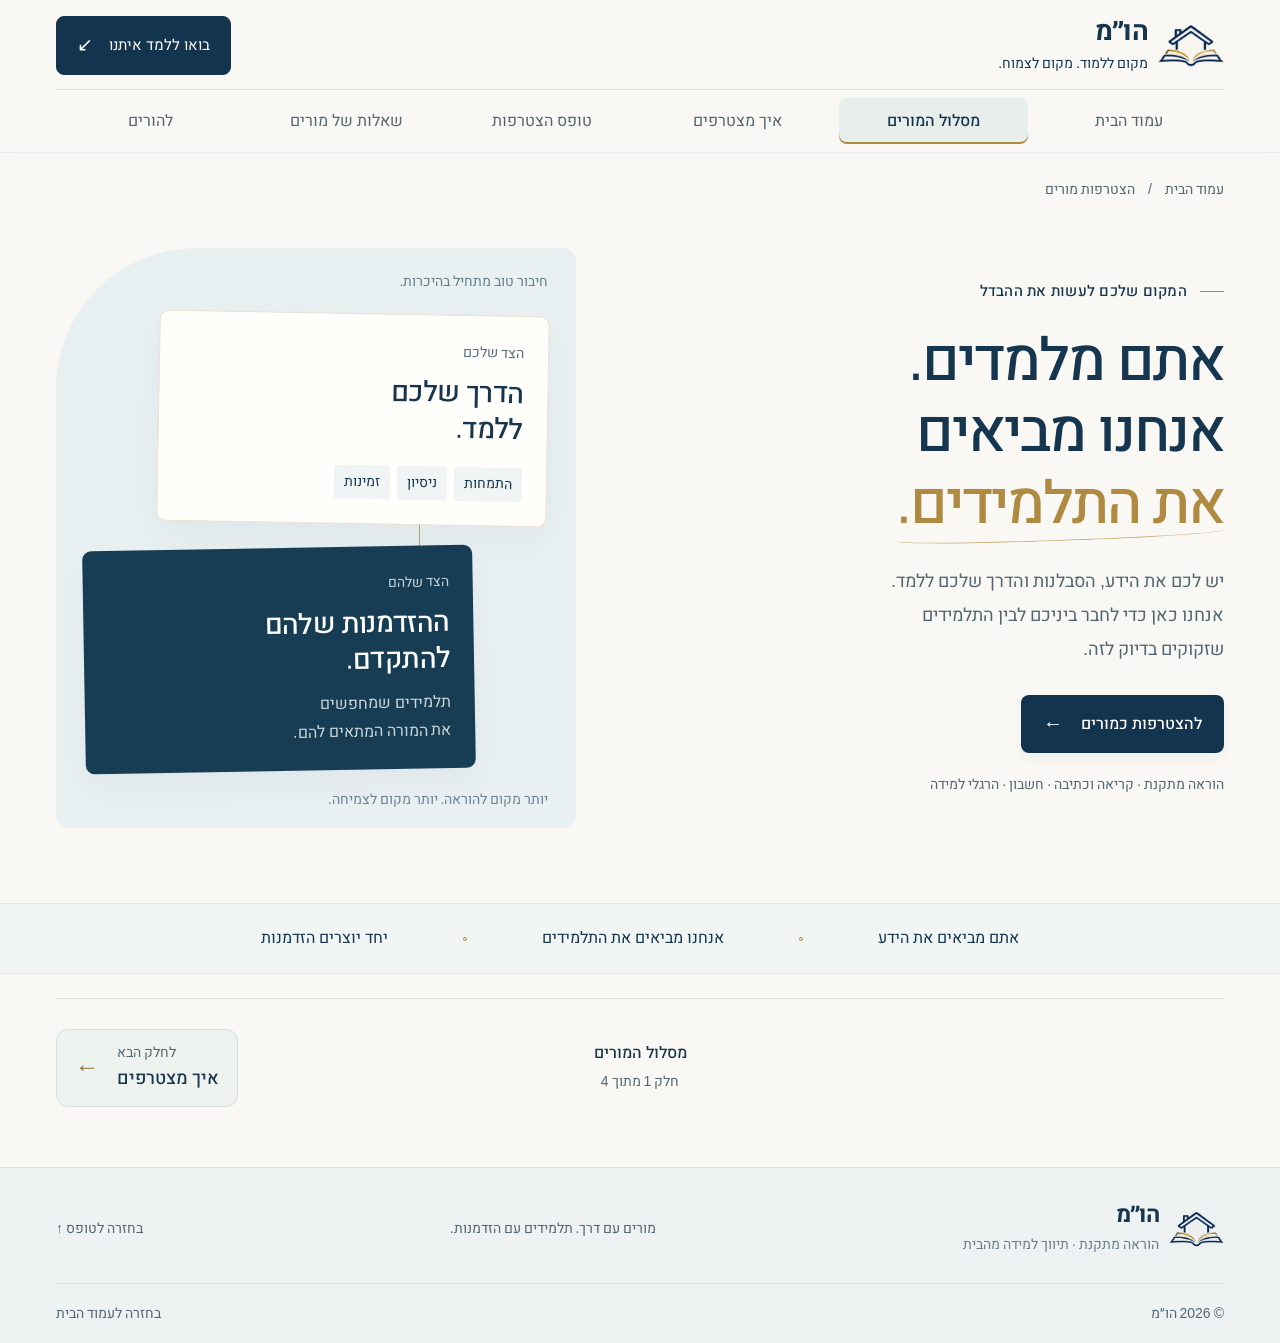
==== commit 892f4486: "Organize the site into categories with clear navigation and gentle transitions" ====
--- a/teachers.html
+++ b/teachers.html
@@ -9,26 +9,28 @@
   <link rel="icon" href="assets/logo.svg" type="image/svg+xml">
   <link rel="stylesheet" href="styles.css?v=9">
   <link rel="stylesheet" href="upgrade.css?v=9">
-  <script src="site.js?v=9" defer></script>
+  <script src="categories.js?v=10" defer></script>
+  <script src="site.js?v=10" defer></script>
   <link rel="stylesheet" href="experience.css?v=9">
-  <script src="experience.js?v=9" defer></script>
+  <script src="experience.js?v=10" defer></script>
   <script src="teachers.js?v=6" defer></script>
   <link rel="stylesheet" href="refined.css?v=9">
   <link rel="stylesheet" href="atmosphere.css?v=9">
-  <script src="atmosphere.js?v=7" defer></script>
+  <script src="atmosphere.js?v=10" defer></script>
   <link rel="stylesheet" href="clarity.css?v=9">
+  <link rel="stylesheet" href="categories.css?v=10">
 </head>
 <body class="teachers-page">
   <a class="skip-link" href="#main">דלגו לתוכן</a>
   <header class="site-header"><div class="container header-inner">
     <a class="brand" href="index.html" aria-label="הו״מ — לעמוד הבית"><img src="assets/logo.svg" width="66" height="44" alt="סמל הספר והבית של הו״מ"><span class="brand-copy"><strong>הו״מ</strong><small>מקום ללמוד. מקום לצמוח.</small></span></a>
     <button class="menu-toggle" aria-label="פתיחת תפריט" aria-expanded="false" aria-controls="main-nav"><span></span><span></span></button>
-    <nav class="main-nav" id="main-nav" aria-label="ניווט ראשי"><a href="index.html">עמוד הבית</a><a href="index.html#parents-registration">להורים</a><a href="#teacher-way">איך זה עובד</a><a href="#teacher-faq">שאלות של מורים</a><a href="#registration">טופס הצטרפות</a></nav>
+    <nav class="main-nav" id="main-nav" aria-label="ניווט ראשי"><a href="index.html">עמוד הבית</a><a href="#teacher-intro">מסלול המורים</a><a href="#teacher-way">איך מצטרפים</a><a href="#registration">טופס הצטרפות</a><a href="#teacher-faq">שאלות של מורים</a><a href="index.html#parents-registration">להורים</a></nav>
     <a class="header-cta" href="#registration">בואו ללמד איתנו <span aria-hidden="true">↙</span></a>
   </div><nav class="audience-switch" aria-label="בחירת מסלול"><div class="container"><span class="switch-caption">הדרך מתחילה כאן</span><a href="index.html#parents-registration" class="parent-route"><strong>להורים</strong><span>מציאת מורה לילד</span></a><a href="#registration" class="teacher-route"><strong>למורים</strong><span>הצטרפות לצוות</span></a></div></nav></header>
   <main id="main">
     <div class="container breadcrumb"><a href="index.html">עמוד הבית</a><span aria-hidden="true">/</span><span>הצטרפות מורים</span></div>
-    <section class="teacher-hero container" aria-labelledby="teacher-title">
+    <section class="teacher-hero container" id="teacher-intro" aria-labelledby="teacher-title">
       <div><p class="eyebrow"><span></span> המקום שלכם לעשות את ההבדל</p><h1 id="teacher-title">אתם מלמדים.<br>אנחנו מביאים<br><span class="gold-word">את התלמידים.</span></h1><p class="teacher-lead">יש לכם את הידע, הסבלנות והדרך שלכם ללמד.<br>אנחנו כאן כדי לחבר ביניכם לבין התלמידים<br>שזקוקים בדיוק לזה.</p><a href="#registration" class="button button-primary">להצטרפות כמורים <span aria-hidden="true">←</span></a><p class="small-note">הוראה מתקנת · קריאה וכתיבה · חשבון · הרגלי למידה</p></div>
       <div class="connection-scene" aria-label="מחברים בין הידע שלכם לצרכים של התלמידים">
         <span class="scene-label">חיבור טוב מתחיל בהיכרות.</span>
--- a/categories.css
+++ b/categories.css
@@ -0,0 +1,66 @@
+/* One selected category at a time; ordinary anchors remain the no-script fallback. */
+html.category-navigation{scroll-padding-top:calc(var(--category-header-height,160px) + 20px)}
+.category-mode .header-inner{height:auto;display:grid;grid-template-columns:1fr auto;grid-template-areas:'brand action' 'navigation navigation';gap:0 24px;padding-top:16px}
+.category-mode .header-inner>.brand{grid-area:brand;justify-self:start}
+.category-mode .header-cta{grid-area:action;display:flex;justify-self:end}
+.category-mode .menu-toggle,.category-mode .audience-switch{display:none}
+.category-mode .main-nav{grid-area:navigation;display:flex;position:static;align-items:stretch;gap:6px;width:100%;padding:8px 0;margin-top:14px;border:0;border-top:1px solid #dce3df;box-shadow:none;background:transparent;font-size:16px}
+.category-mode .main-nav a{flex:1;display:flex;align-items:center;justify-content:center;text-align:center;min-height:46px;min-width:0;padding:10px 12px;border-radius:8px;line-height:1.5;color:#526772;transition:background .2s,color .2s}
+.category-mode .main-nav a:hover{background:#edf1ed;color:var(--navy)}
+.category-mode .main-nav a[aria-current=page]{background:#e7eeeb;color:var(--navy);font-weight:500;box-shadow:inset 0 -2px 0 #b18a42}
+.category-mode .main-nav a::after{display:none}
+.category-mode main{min-height:calc(100svh - 260px)}
+.section-view{min-height:calc(100svh - 320px);display:flow-root}
+.section-view[hidden]{display:none!important}
+.section-view>section:first-child:not(.hero):not(.teacher-hero){padding-top:64px}
+.section-view[data-view=about] .about{padding-bottom:70px}
+.section-view .journey-intro{top:calc(var(--category-header-height,160px) + 20px)}
+.section-view .teacher-invitation{margin-top:0;border-radius:0}
+.section-view .parent-section,.section-view .registration-section{border-radius:0;border-top:0;min-height:calc(100svh - 260px)}
+.section-view .learning{border-top:0}
+.section-view .closing{margin-bottom:16px}
+.section-view .audience-routes{padding-bottom:44px;border-bottom:0}
+.section-view .hero{padding-top:45px;padding-bottom:56px;min-height:0}
+.category-pager{display:grid;grid-template-columns:1fr auto 1fr;grid-template-areas:'previous position next';gap:28px;align-items:center;padding-block:30px;margin-block:24px 30px;border-top:1px solid #d8e1dc}
+.category-step{display:flex;align-items:center;gap:18px;min-height:70px;padding:12px 18px;border:1px solid #d6dfda;border-radius:12px;background:#fffefa;transition:background .2s,border-color .2s;min-width:0}
+.category-step:hover{background:#eaf1ee;border-color:#adc3b9}
+.category-step:focus-visible{outline-offset:3px}
+.category-previous{grid-area:previous;justify-self:start}
+.category-next{grid-area:next;justify-self:end;text-align:left;background:#eef3f0}
+.category-step small{display:block;font-size:14px;color:var(--muted);line-height:1.6}
+.category-step strong{display:block;font-size:18px;font-weight:500;line-height:1.6}
+.category-arrow{font-size:24px;font-weight:400;flex-shrink:0;color:#8e713d}
+.category-position{grid-area:position;text-align:center;line-height:1.7}
+.category-position strong{display:block;font-size:16px;font-weight:500}
+.category-position>span{font-size:14px;color:var(--muted)}
+.section-view h1[tabindex],.section-view h2[tabindex]{outline:none}
+@media(prefers-reduced-motion:no-preference){
+  .section-view.is-current{animation:category-arrive .28s ease-out both}
+  @keyframes category-arrive{from{opacity:.25;translate:0 7px}to{opacity:1;translate:0 0}}
+}
+@media(max-width:1100px){
+  .category-mode .main-nav{font-size:15px;gap:4px}
+  .category-mode .main-nav a{padding-inline:8px}
+  .category-mode .header-cta{font-size:15px}
+}
+@media(max-width:620px){
+  .category-mode .header-inner{padding-top:12px;grid-template-columns:1fr}
+  .category-mode .header-cta{display:none}
+  .category-mode .header-inner>.brand{padding-bottom:2px}
+  .category-mode .main-nav{display:grid;grid-template-columns:repeat(4,minmax(0,1fr));grid-auto-rows:52px;gap:4px;margin-top:11px;padding-block:7px;font-size:14px}
+  .category-mode .main-nav a{height:52px;min-height:52px;padding:5px 4px;line-height:1.5;border-radius:6px}
+  .category-mode.teachers-page .main-nav{grid-template-columns:repeat(3,minmax(0,1fr))}
+  .section-view>section:first-child:not(.hero):not(.teacher-hero){padding-top:36px}
+  .section-view .hero{padding-top:34px;padding-bottom:46px}
+  .section-view .journey-intro{position:static}
+  .section-view .about{padding-bottom:48px}
+  .category-mode .faq-intro br,.category-mode .section-intro br,.category-mode .teacher-lead br{display:initial}
+  .category-pager{grid-template-columns:1fr 1fr;grid-template-areas:'position position' 'previous next';gap:18px 12px;margin-block:16px 22px;padding-block:24px}
+  .category-position{display:flex;align-items:center;justify-content:space-between;text-align:right;gap:12px}
+  .category-step{width:100%;padding:11px;gap:9px;min-height:84px}
+  .category-step strong{font-size:16px}
+  .category-step small{font-size:14px}
+  .category-arrow{font-size:20px}
+}
+@media(prefers-reduced-motion:reduce){.section-view.is-current{animation:none}}
+@media print{.category-mode .section-view[hidden]{display:block!important}.section-view{animation:none!important}.category-pager{display:none}.category-mode .main-nav{display:none}.category-mode .site-header{position:static}}
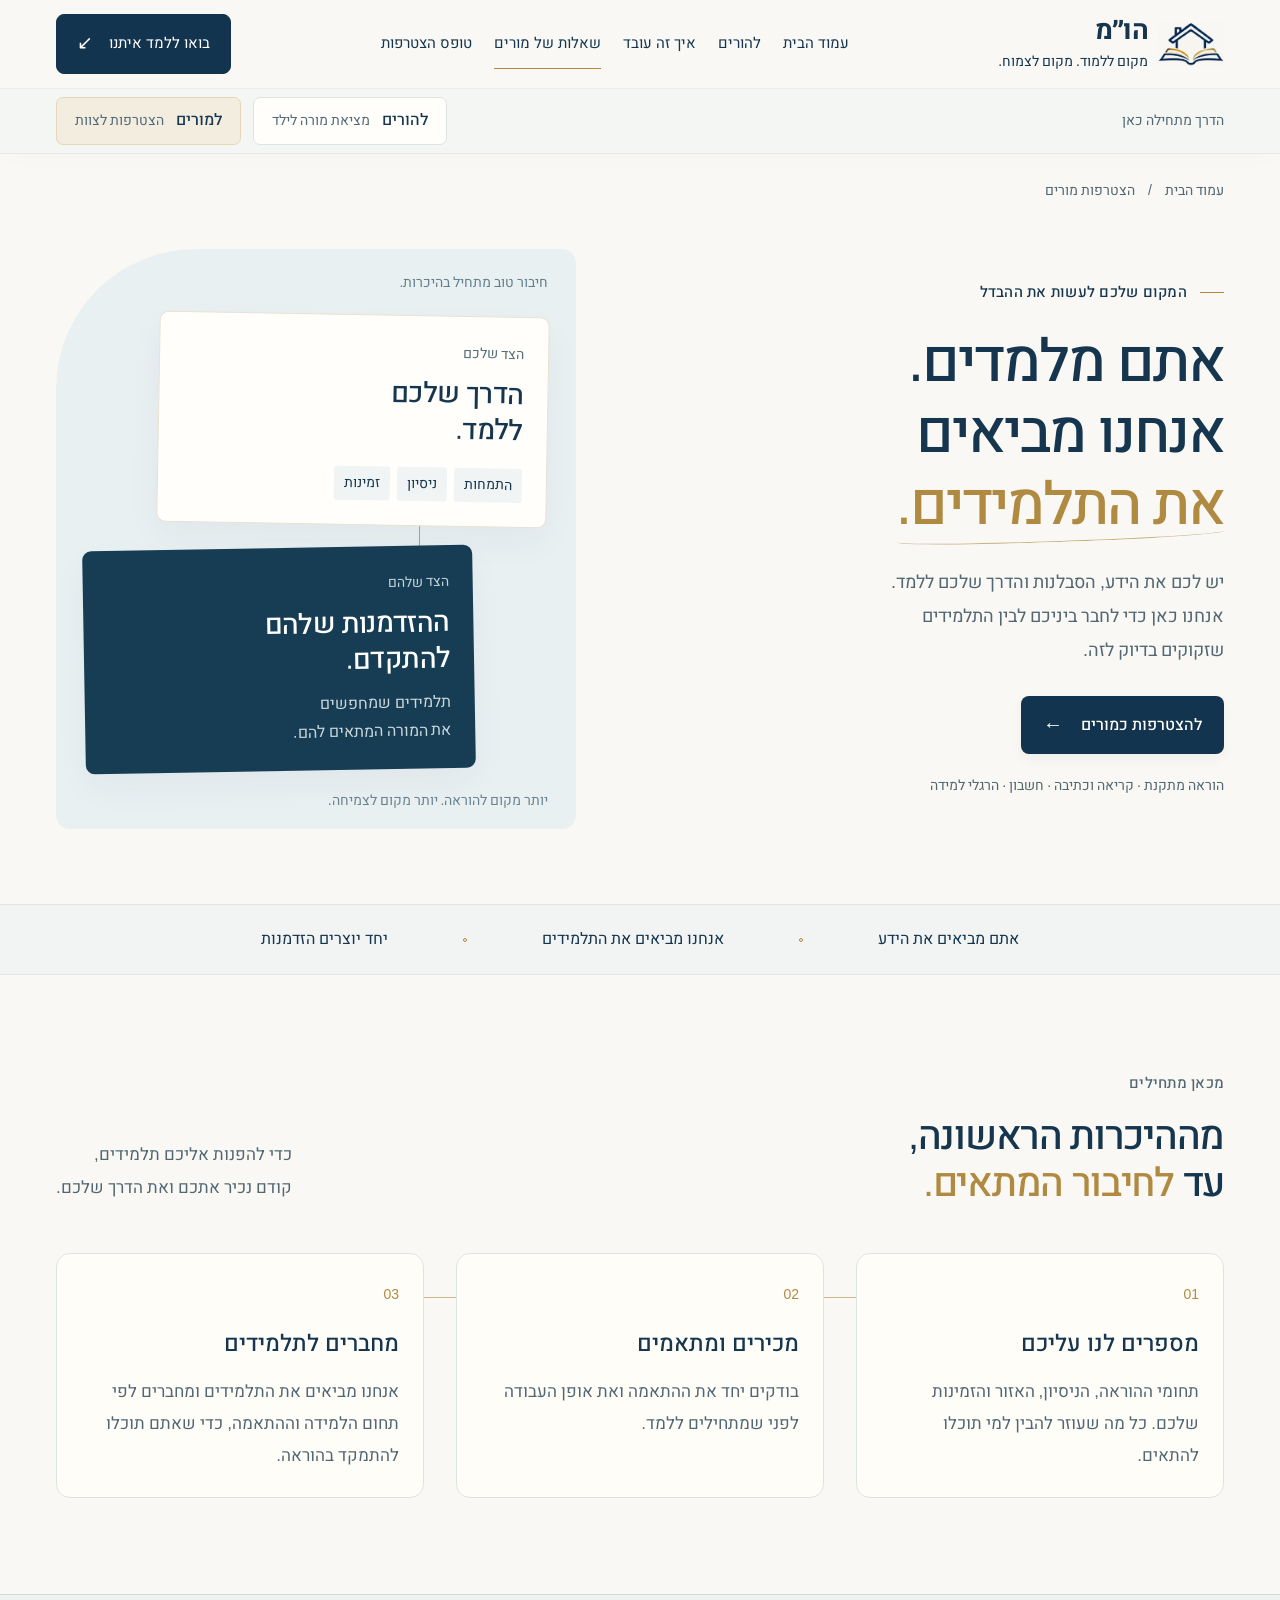
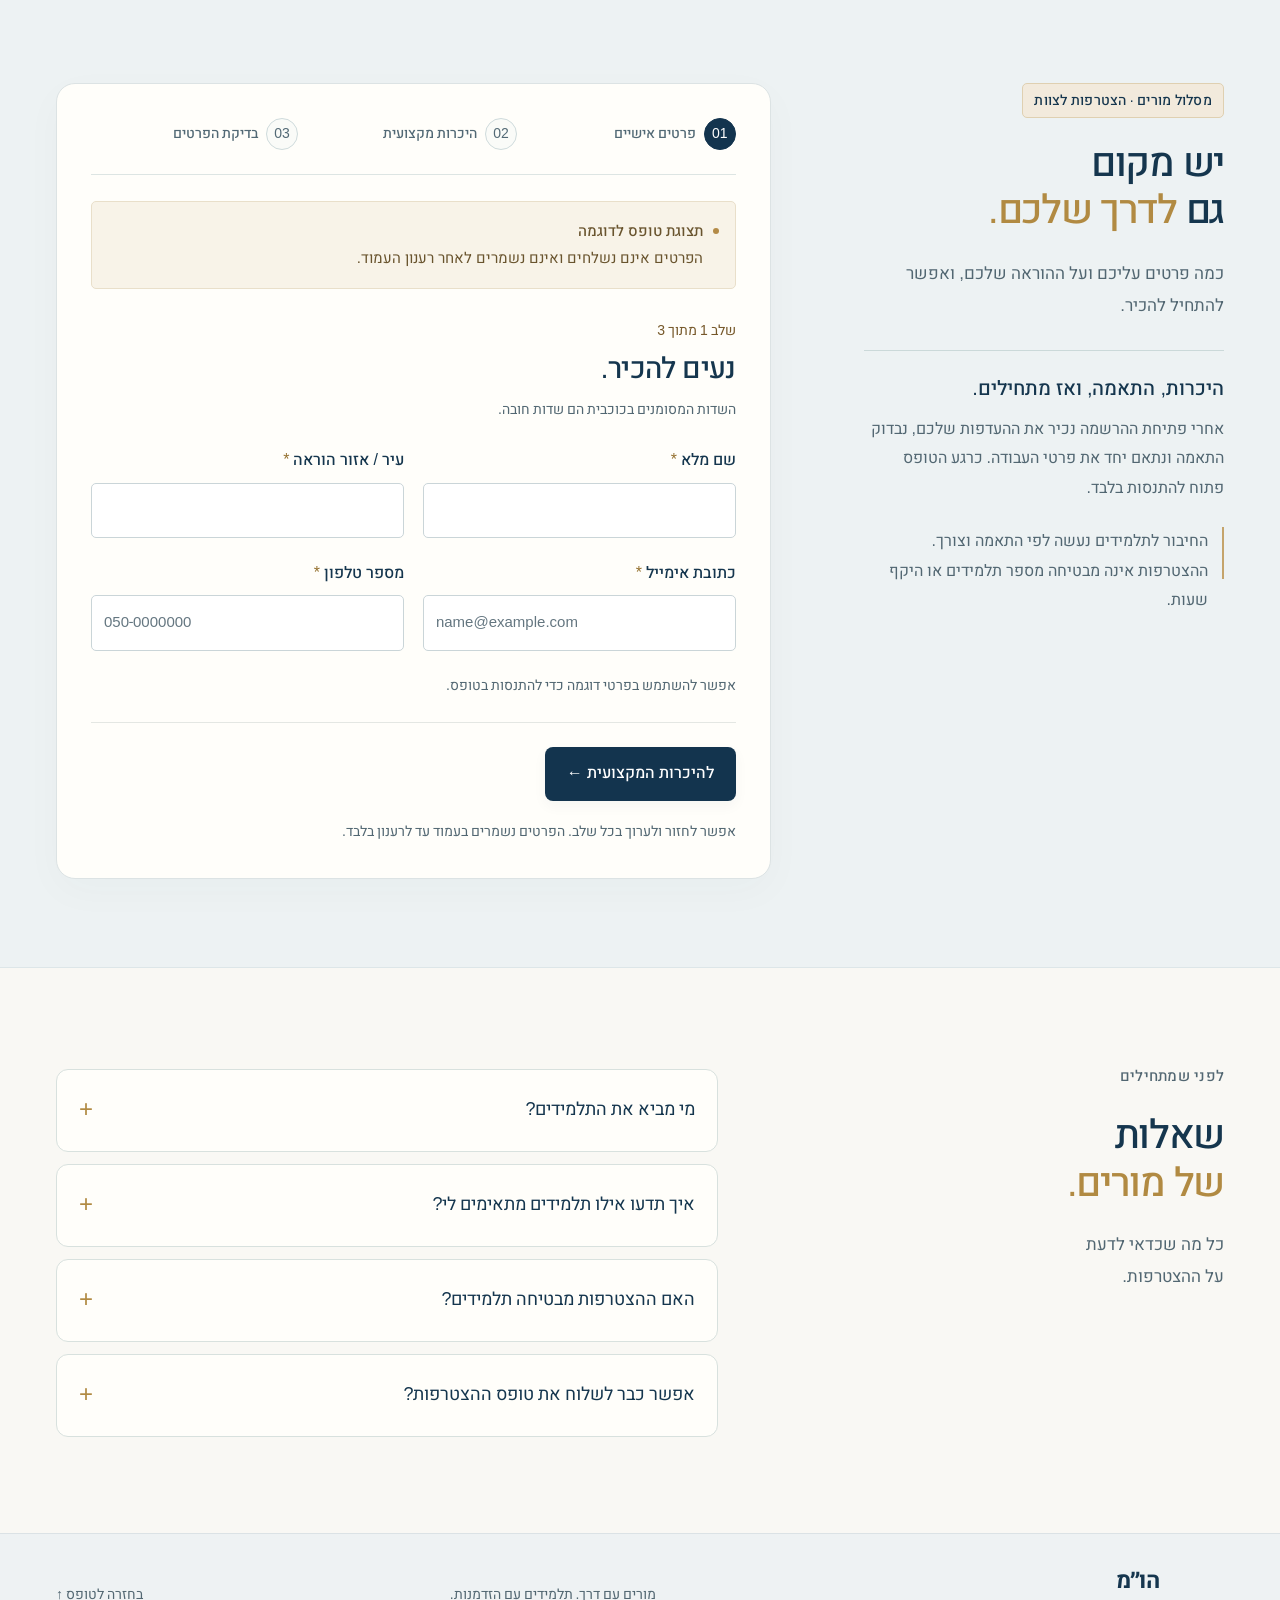
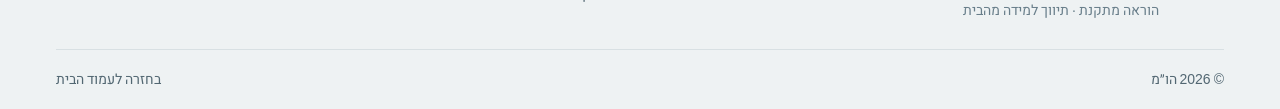
==== commit 44c3e226: "Revert category navigation and restore the continuous layout" ====
--- a/teachers.html
+++ b/teachers.html
@@ -9,28 +9,26 @@
   <link rel="icon" href="assets/logo.svg" type="image/svg+xml">
   <link rel="stylesheet" href="styles.css?v=9">
   <link rel="stylesheet" href="upgrade.css?v=9">
-  <script src="categories.js?v=10" defer></script>
-  <script src="site.js?v=10" defer></script>
+  <script src="site.js?v=9" defer></script>
   <link rel="stylesheet" href="experience.css?v=9">
-  <script src="experience.js?v=10" defer></script>
+  <script src="experience.js?v=9" defer></script>
   <script src="teachers.js?v=6" defer></script>
   <link rel="stylesheet" href="refined.css?v=9">
   <link rel="stylesheet" href="atmosphere.css?v=9">
-  <script src="atmosphere.js?v=10" defer></script>
+  <script src="atmosphere.js?v=7" defer></script>
   <link rel="stylesheet" href="clarity.css?v=9">
-  <link rel="stylesheet" href="categories.css?v=10">
 </head>
 <body class="teachers-page">
   <a class="skip-link" href="#main">דלגו לתוכן</a>
   <header class="site-header"><div class="container header-inner">
     <a class="brand" href="index.html" aria-label="הו״מ — לעמוד הבית"><img src="assets/logo.svg" width="66" height="44" alt="סמל הספר והבית של הו״מ"><span class="brand-copy"><strong>הו״מ</strong><small>מקום ללמוד. מקום לצמוח.</small></span></a>
     <button class="menu-toggle" aria-label="פתיחת תפריט" aria-expanded="false" aria-controls="main-nav"><span></span><span></span></button>
-    <nav class="main-nav" id="main-nav" aria-label="ניווט ראשי"><a href="index.html">עמוד הבית</a><a href="#teacher-intro">מסלול המורים</a><a href="#teacher-way">איך מצטרפים</a><a href="#registration">טופס הצטרפות</a><a href="#teacher-faq">שאלות של מורים</a><a href="index.html#parents-registration">להורים</a></nav>
+    <nav class="main-nav" id="main-nav" aria-label="ניווט ראשי"><a href="index.html">עמוד הבית</a><a href="index.html#parents-registration">להורים</a><a href="#teacher-way">איך זה עובד</a><a href="#teacher-faq">שאלות של מורים</a><a href="#registration">טופס הצטרפות</a></nav>
     <a class="header-cta" href="#registration">בואו ללמד איתנו <span aria-hidden="true">↙</span></a>
   </div><nav class="audience-switch" aria-label="בחירת מסלול"><div class="container"><span class="switch-caption">הדרך מתחילה כאן</span><a href="index.html#parents-registration" class="parent-route"><strong>להורים</strong><span>מציאת מורה לילד</span></a><a href="#registration" class="teacher-route"><strong>למורים</strong><span>הצטרפות לצוות</span></a></div></nav></header>
   <main id="main">
     <div class="container breadcrumb"><a href="index.html">עמוד הבית</a><span aria-hidden="true">/</span><span>הצטרפות מורים</span></div>
-    <section class="teacher-hero container" id="teacher-intro" aria-labelledby="teacher-title">
+    <section class="teacher-hero container" aria-labelledby="teacher-title">
       <div><p class="eyebrow"><span></span> המקום שלכם לעשות את ההבדל</p><h1 id="teacher-title">אתם מלמדים.<br>אנחנו מביאים<br><span class="gold-word">את התלמידים.</span></h1><p class="teacher-lead">יש לכם את הידע, הסבלנות והדרך שלכם ללמד.<br>אנחנו כאן כדי לחבר ביניכם לבין התלמידים<br>שזקוקים בדיוק לזה.</p><a href="#registration" class="button button-primary">להצטרפות כמורים <span aria-hidden="true">←</span></a><p class="small-note">הוראה מתקנת · קריאה וכתיבה · חשבון · הרגלי למידה</p></div>
       <div class="connection-scene" aria-label="מחברים בין הידע שלכם לצרכים של התלמידים">
         <span class="scene-label">חיבור טוב מתחיל בהיכרות.</span>
